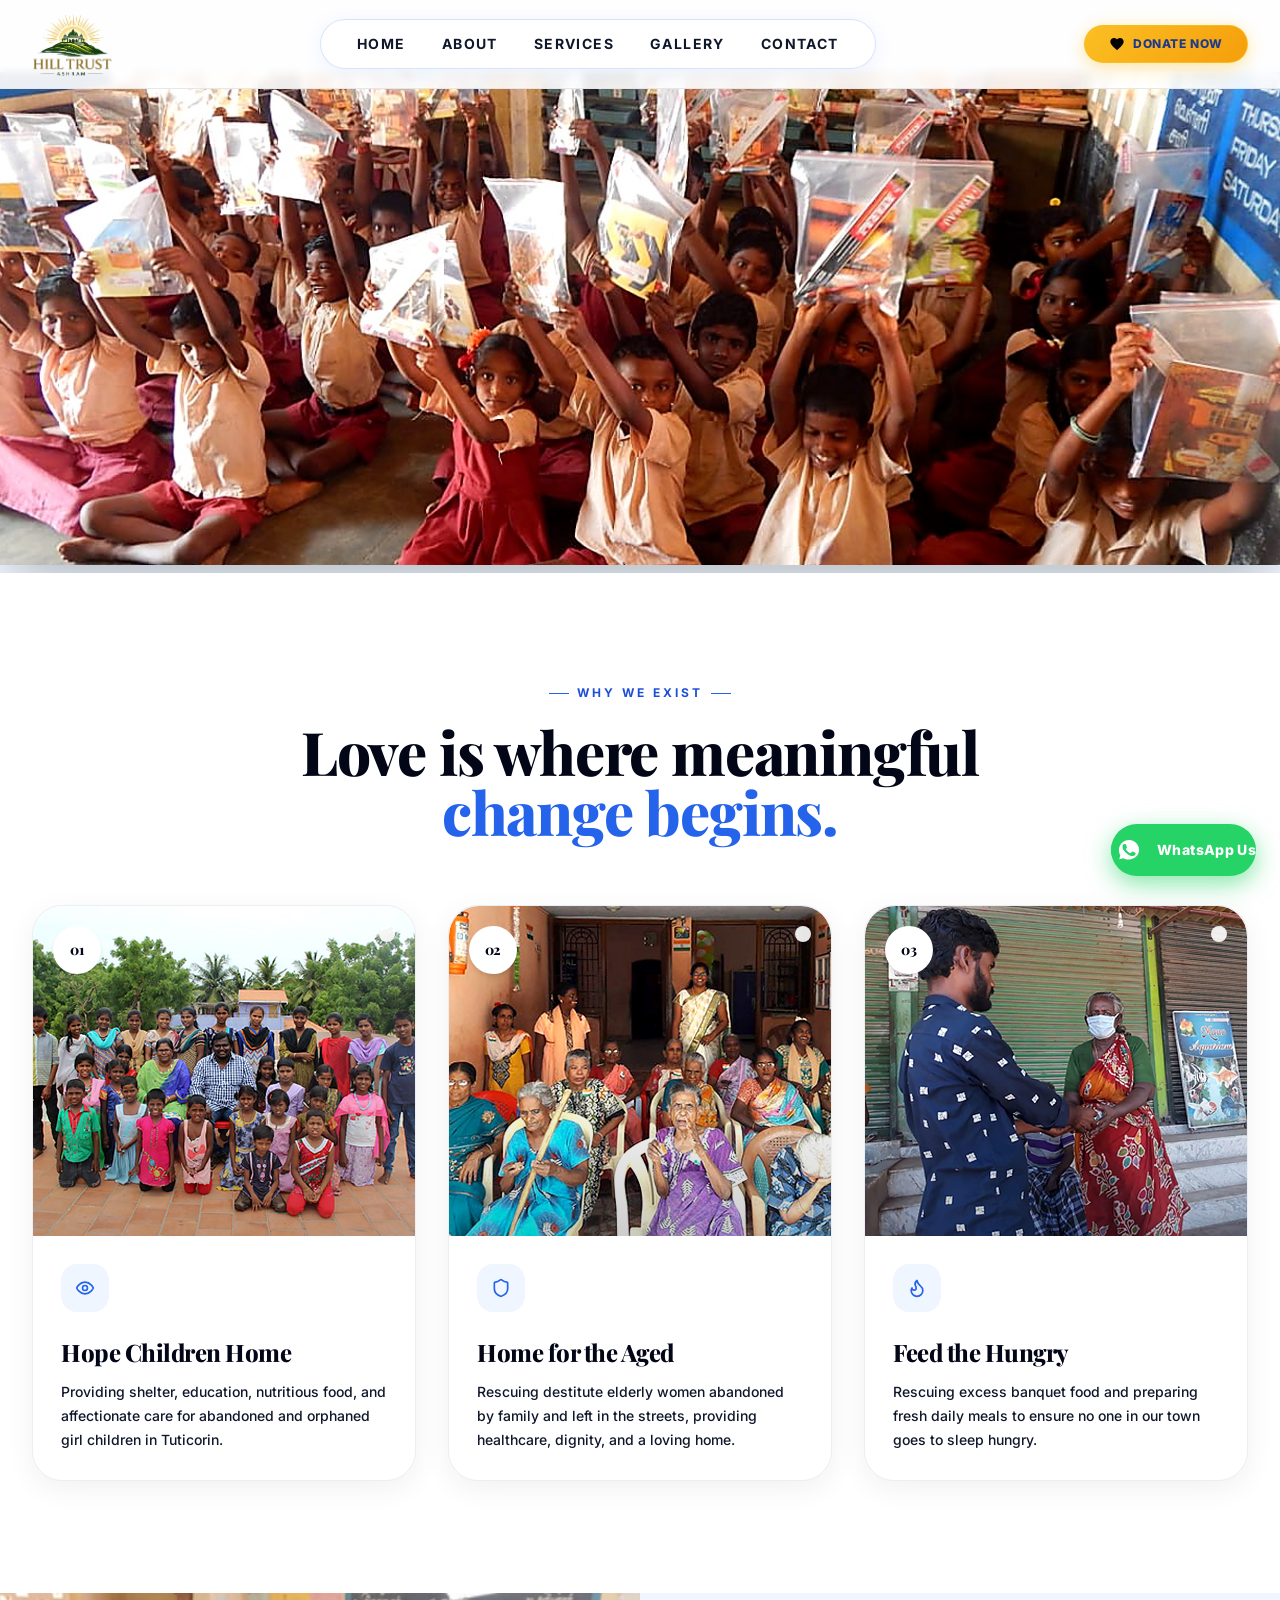
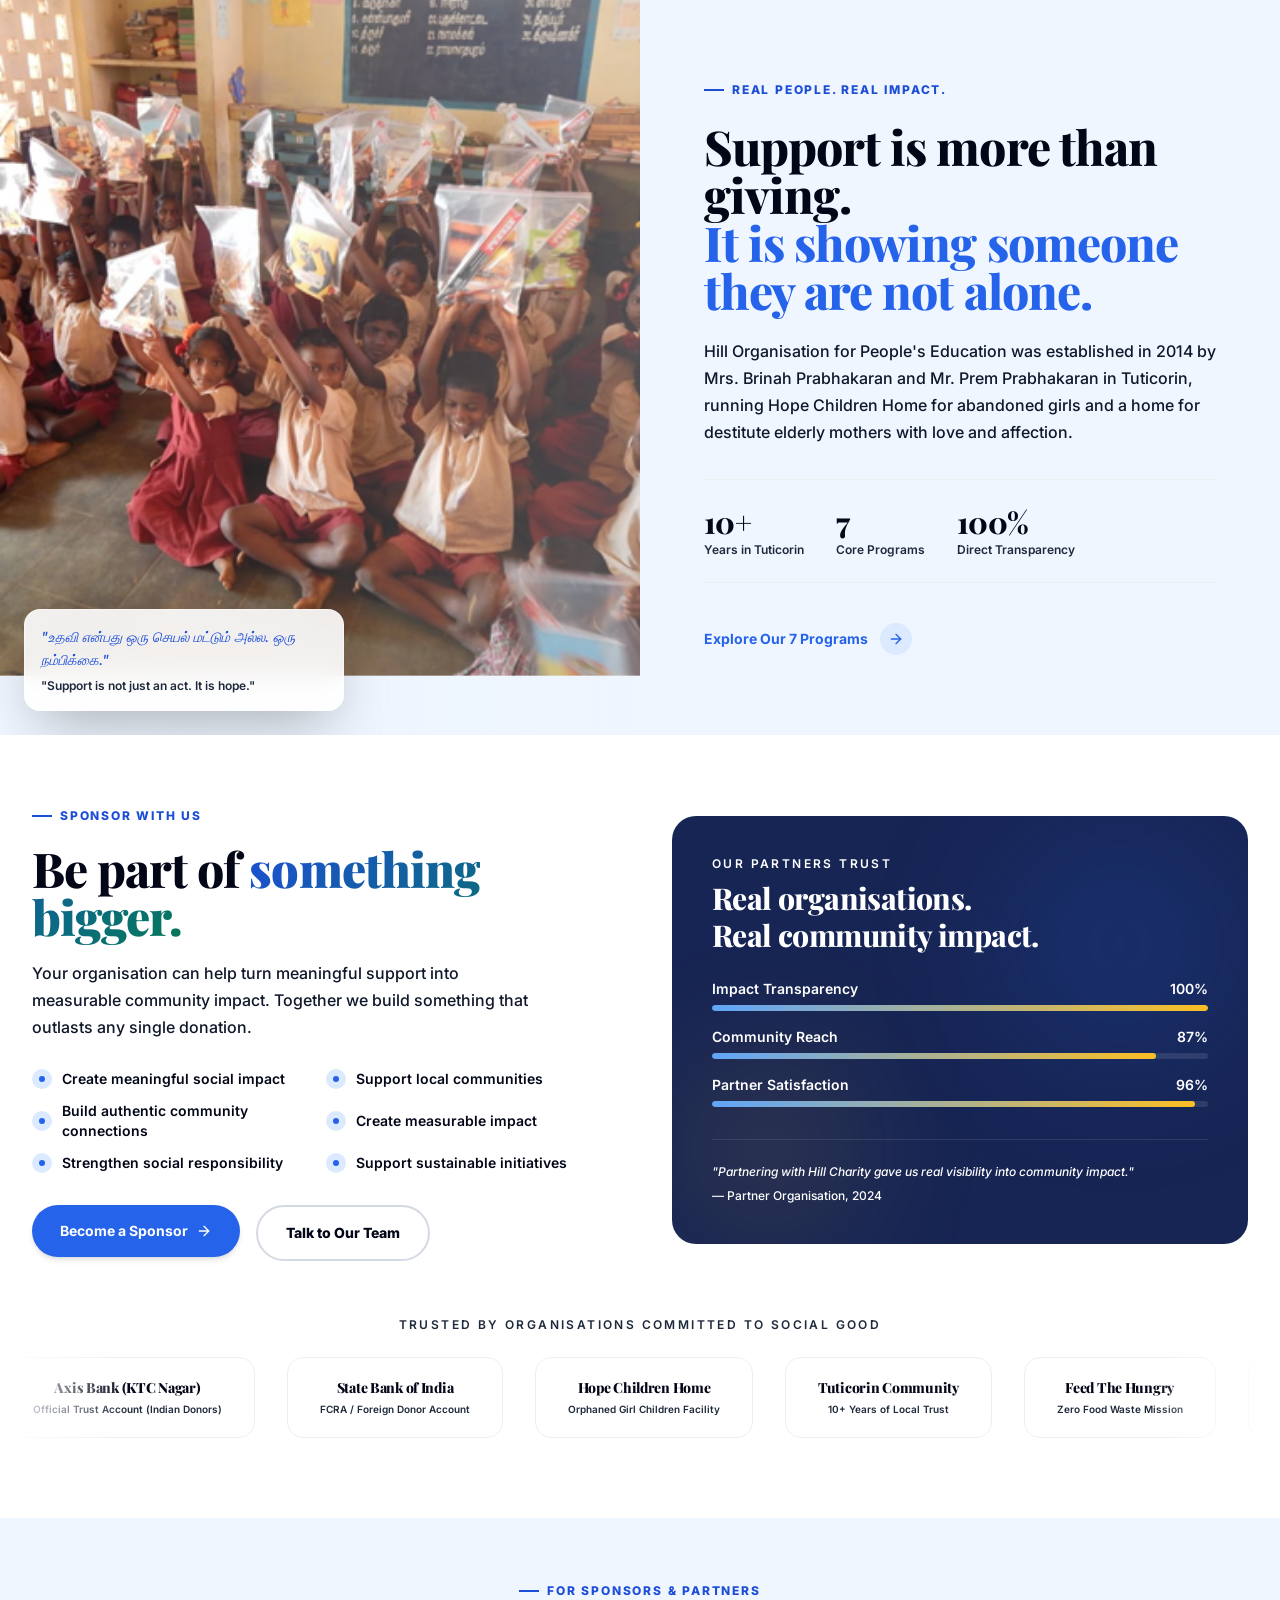
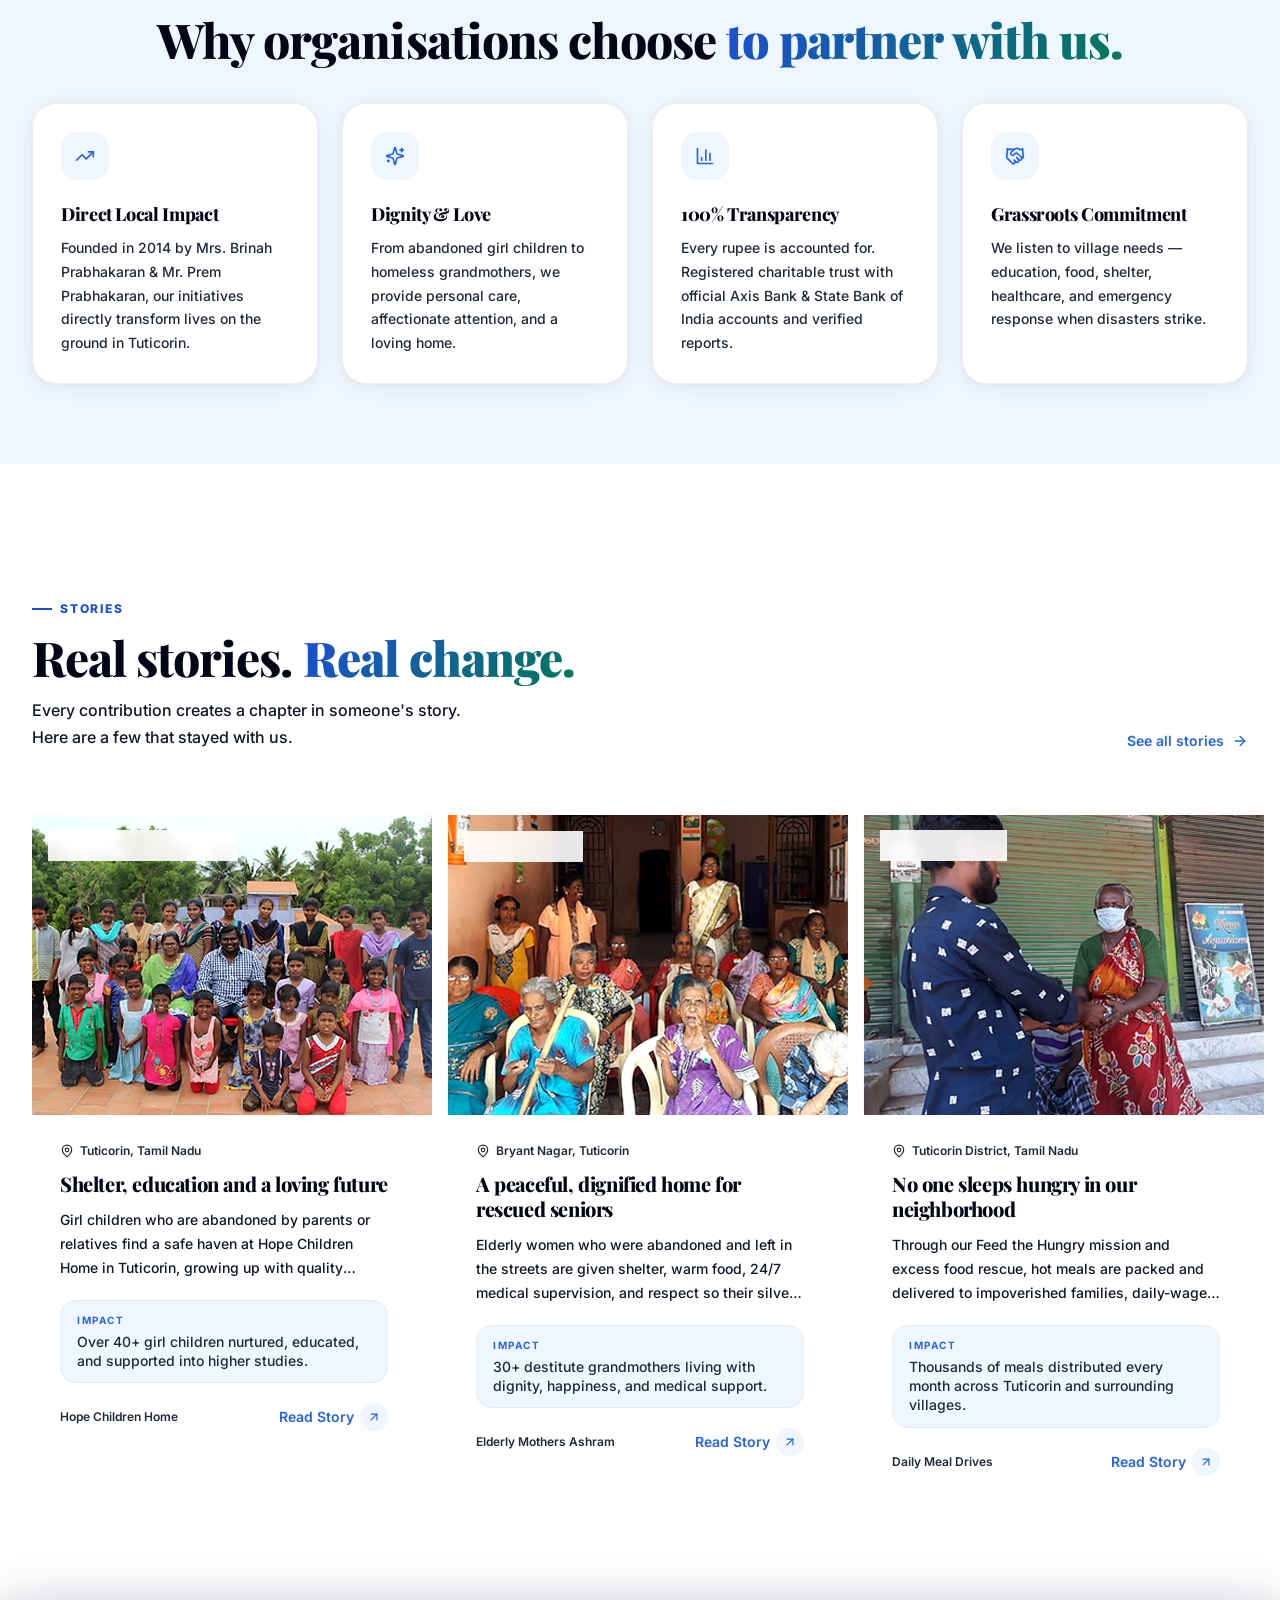
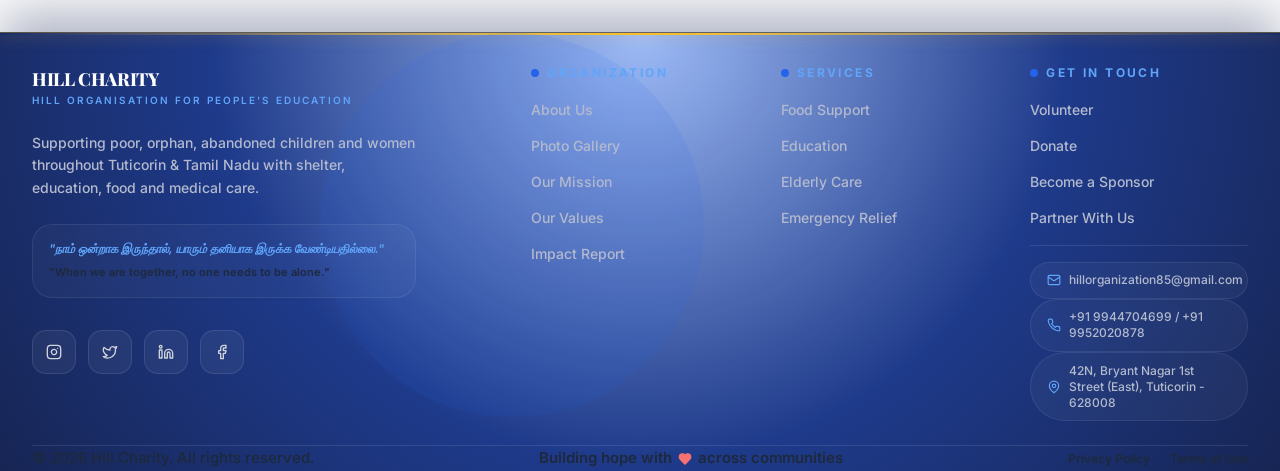
==== index.html @ b6c4d671 "Fix invisible text in Gallery hero header and category filter buttons" ====
<!doctype html>
<html lang="en">
  <head>
    <meta http-equiv="Cache-Control" content="no-cache, no-store, must-revalidate" />
    <meta http-equiv="Pragma" content="no-cache" />
    <meta http-equiv="Expires" content="0" />

    <meta charset="UTF-8" />
    <link rel="icon" type="image/x-icon" href="./assets/favicon.ico" />
    <meta name="viewport" content="width=device-width, initial-scale=1.0" />
    <title>Hill Charity in Tuticorin | Hill Organisation for People Education</title>
    <meta name="description" content="Hill Organisation for People’s Education (Hill Charity) charitable trust vision to support orphan, abandoned children and women throughout Tamil Nadu, South India." />
    <link rel="preconnect" href="https://fonts.googleapis.com" />
    <link rel="preconnect" href="https://fonts.gstatic.com" crossorigin />
    <link href="https://fonts.googleapis.com/css2?family=Playfair+Display:ital,wght@0,400;0,500;0,600;0,700;0,800;0,900;1,400;1,600;1,700&family=Inter:wght@300;400;500;600;700;800;900&display=swap" rel="stylesheet" />
    <link rel="stylesheet" href="./assets/index-DQ1mV4_X.css">
    <script defer src="./assets/bundle.js?v=1792749043"></script>
    <style>
      /* ============================================================
         CRITICAL FIX: ULTRA-CRISP HIGH-CONTRAST TYPOGRAPHY & LETTER COLORS
         ============================================================ */
      * {
        -webkit-font-smoothing: antialiased;
        -moz-osx-font-smoothing: grayscale;
      }
      
      body {
        color: #0f172a !important; /* Pure high-contrast dark slate */
        font-family: 'Inter', -apple-system, BlinkMacSystemFont, "Segoe UI", Roboto, sans-serif !important;
        font-weight: 500 !important;
      }

      /* Headings: Deep, bold, punchy on light surfaces */
      h1, h2, h3, h4, h5, h6 {
        font-weight: 800;
        letter-spacing: -0.02em;
      }
      .font-display {
        font-weight: 800;
        letter-spacing: -0.02em;
      }
      /* Pure crystal-clear white on all dark banners, statistics, and dark panels */
      .text-white,
      .text-white .font-display,
      .font-counter,
      .font-counter *,
      .bg-forest-950,
      .bg-forest-950 *,
      .bg-forest-950 p,
      .bg-forest-950 .font-display,
      .bg-forest-950 div,
      .shadow-card .bg-forest-950,
      .shadow-card .bg-forest-950 *,
      .shadow-card .bg-forest-950 p,
      .shadow-card .bg-forest-950 div,
      section[aria-labelledby="impact-heading"],
      section[aria-labelledby="impact-heading"] h2,
      section[aria-labelledby="impact-heading"] p,
      section[aria-labelledby="impact-heading"] div,
      section[aria-labelledby="impact-heading"] .font-display,
      section[aria-labelledby="impact-heading"] .font-counter,
      section.text-white,
      section.text-white h1, section.text-white h2, section.text-white h3,
      section.text-white p, header.text-white h1, header.text-white h2 {
        color: #ffffff !important;
      }
      /* Protect amber / gold accents from being overridden */
      .text-amber-400,
      [class*="text-amber"],
      section[aria-labelledby="impact-heading"] .text-amber-400,
      section[aria-labelledby="impact-heading"] [class*="text-amber"],
      .bg-forest-950 .text-amber-400,
      .bg-forest-950 [class*="text-amber"] {11
        color: #fbbf24 !important;
      }
      /* Protect light green accents */
      .text-forest-300,
      [class*="text-forest-300"],
      .bg-forest-950 .text-forest-300 {
        color: #86efac !important;
      }

      /* Fix washed-out gray text classes across entire application */
      .text-charcoal-400 {
        color: #1e293b !important; /* Was #8b94b0 (too faint!), now rich dark slate */
        font-weight: 600 !important;
      }
      .text-charcoal-500 {
        color: #0f172a !important; /* Was #6b7596 (too faint!), now deep readable dark charcoal */
        font-weight: 500 !important;
        line-height: 1.7 !important;
      }
      .text-charcoal-600 {
        color: #020617 !important; /* Pitch black */
        font-weight: 600 !important;
      }
      .text-charcoal-700, .text-charcoal-800, .text-charcoal-900 {
        color: #020617 !important;
        font-weight: 800 !important;
      }

      /* Fix all paragraphs across the site to be dark and crisp */
      p {
        color: #1e293b;
        font-weight: 500;
        font-size: 15px;
        line-height: 1.65;
      }

      /* Fix faint white opacity text on dark banners */
      .text-white\/40, .text-white\/50, .text-white\/60, .text-white\/65 {
        color: #f8fafc !important; /* Was 40%-65% transparent, now 100% visible */
        font-weight: 500 !important;
      }
      .text-white\/70, .text-white\/80, .text-white\/85 {
        color: #ffffff !important;
        font-weight: 600 !important;
      }
      .text-blue-100, .text-blue-200 {
        color: #f1f5f9 !important;
        font-weight: 500 !important;
      }
      .text-slate-300, .text-slate-400 {
        color: #f8fafc !important;
        font-weight: 500 !important;
      }

      /* Make all labels, tags, badges super vibrant and visible */
      .label-tag {
        color: #1d4ed8 !important; /* Rich royal blue */
        font-weight: 800 !important;
        letter-spacing: 0.15em !important;
      }
      .label-tag:before {
        background-color: #1d4ed8 !important;
        height: 2px !important;
      }

      /* Vibrant gradient green/blue text */
      .text-gradient-green {
        background: linear-gradient(135deg, #1d4ed8 0%, #047857 100%) !important;
        -webkit-background-clip: text !important;
        -webkit-text-fill-color: transparent !important;
        font-weight: 900 !important;
      }

      /* Navigation Bar Links: Super clear, dark, bold */
      nav a, header a {
        color: #0f172a !important;
        font-weight: 700 !important;
        font-size: 14px !important;
      }
      nav a:hover, header a:hover {
        color: #1d4ed8 !important;
      }

      /* Card descriptions: dark and easily readable */
      article p, .shadow-card p:not(.bg-forest-950 p):not([class*="text-white"]) {
        color: #1e293b !important;
        font-weight: 500 !important;
      }

      /* High-contrast crisp image rendering */
      img {
        image-rendering: -webkit-optimize-contrast;
      }
      html {
        scroll-behavior: smooth;
      }
      @keyframes softPulse {
        0%, 100% { transform: scale(1); box-shadow: 0 8px 30px rgba(37,211,102,0.45); }
        50% { transform: scale(1.04); box-shadow: 0 12px 35px rgba(37,211,102,0.65); }
      }
      .pulse-whatsapp {
        animation: softPulse 3s infinite ease-in-out;
      }

      #floating-whatsapp {
        background-color: #25D366 !important;
        color: #ffffff !important;
        box-shadow: 0 8px 25px rgba(37,211,102,0.55) !important;
        text-decoration: none !important;
      }
      #floating-whatsapp:hover {
        background-color: #20bd5a !important;
        box-shadow: 0 12px 35px rgba(37,211,102,0.75) !important;
      }
      #floating-whatsapp span {
        color: #ffffff !important;
        font-weight: 800 !important;
      }

</style>
  </head>
  <body>
    <div id="root"></div>
    <a href="https://wa.me/919944704699?text=Hello%20Hill%20Charity%20Tuticorin,%20I%20would%20like%20to%20support%20your%20mission."
       target="_blank" rel="noopener noreferrer"
       id="floating-whatsapp"
       class="pulse-whatsapp fixed bottom-6 right-6 z-50 flex items-center gap-2.5 px-3.5 py-2 sm:px-4 sm:py-2.5 rounded-full text-white font-extrabold text-sm shadow-[0_8px_25px_rgba(37,211,102,0.55)] hover:scale-105 active:scale-95 transition-all duration-300 group"
       aria-label="Chat on WhatsApp">
      <img src="./assets/whatsapp-logo.svg" alt="WhatsApp" class="w-9 h-9 shrink-0" />
      <span class="tracking-wide pr-1 font-extrabold text-sm text-white">WhatsApp Us</span>
    </a>
  </body>
</html>
---- assets/index-DQ1mV4_X.css ----
*,:before,:after{--tw-border-spacing-x: 0;--tw-border-spacing-y: 0;--tw-translate-x: 0;--tw-translate-y: 0;--tw-rotate: 0;--tw-skew-x: 0;--tw-skew-y: 0;--tw-scale-x: 1;--tw-scale-y: 1;--tw-pan-x: ;--tw-pan-y: ;--tw-pinch-zoom: ;--tw-scroll-snap-strictness: proximity;--tw-gradient-from-position: ;--tw-gradient-via-position: ;--tw-gradient-to-position: ;--tw-ordinal: ;--tw-slashed-zero: ;--tw-numeric-figure: ;--tw-numeric-spacing: ;--tw-numeric-fraction: ;--tw-ring-inset: ;--tw-ring-offset-width: 0px;--tw-ring-offset-color: #fff;--tw-ring-color: rgb(59 130 246 / .5);--tw-ring-offset-shadow: 0 0 #0000;--tw-ring-shadow: 0 0 #0000;--tw-shadow: 0 0 #0000;--tw-shadow-colored: 0 0 #0000;--tw-blur: ;--tw-brightness: ;--tw-contrast: ;--tw-grayscale: ;--tw-hue-rotate: ;--tw-invert: ;--tw-saturate: ;--tw-sepia: ;--tw-drop-shadow: ;--tw-backdrop-blur: ;--tw-backdrop-brightness: ;--tw-backdrop-contrast: ;--tw-backdrop-grayscale: ;--tw-backdrop-hue-rotate: ;--tw-backdrop-invert: ;--tw-backdrop-opacity: ;--tw-backdrop-saturate: ;--tw-backdrop-sepia: ;--tw-contain-size: ;--tw-contain-layout: ;--tw-contain-paint: ;--tw-contain-style: }::backdrop{--tw-border-spacing-x: 0;--tw-border-spacing-y: 0;--tw-translate-x: 0;--tw-translate-y: 0;--tw-rotate: 0;--tw-skew-x: 0;--tw-skew-y: 0;--tw-scale-x: 1;--tw-scale-y: 1;--tw-pan-x: ;--tw-pan-y: ;--tw-pinch-zoom: ;--tw-scroll-snap-strictness: proximity;--tw-gradient-from-position: ;--tw-gradient-via-position: ;--tw-gradient-to-position: ;--tw-ordinal: ;--tw-slashed-zero: ;--tw-numeric-figure: ;--tw-numeric-spacing: ;--tw-numeric-fraction: ;--tw-ring-inset: ;--tw-ring-offset-width: 0px;--tw-ring-offset-color: #fff;--tw-ring-color: rgb(59 130 246 / .5);--tw-ring-offset-shadow: 0 0 #0000;--tw-ring-shadow: 0 0 #0000;--tw-shadow: 0 0 #0000;--tw-shadow-colored: 0 0 #0000;--tw-blur: ;--tw-brightness: ;--tw-contrast: ;--tw-grayscale: ;--tw-hue-rotate: ;--tw-invert: ;--tw-saturate: ;--tw-sepia: ;--tw-drop-shadow: ;--tw-backdrop-blur: ;--tw-backdrop-brightness: ;--tw-backdrop-contrast: ;--tw-backdrop-grayscale: ;--tw-backdrop-hue-rotate: ;--tw-backdrop-invert: ;--tw-backdrop-opacity: ;--tw-backdrop-saturate: ;--tw-backdrop-sepia: ;--tw-contain-size: ;--tw-contain-layout: ;--tw-contain-paint: ;--tw-contain-style: }*,:before,:after{box-sizing:border-box;border-width:0;border-style:solid;border-color:#e5e7eb}:before,:after{--tw-content: ""}html,:host{line-height:1.5;-webkit-text-size-adjust:100%;-moz-tab-size:4;-o-tab-size:4;tab-size:4;font-family:ui-sans-serif,system-ui,sans-serif,"Apple Color Emoji","Segoe UI Emoji",Segoe UI Symbol,"Noto Color Emoji";font-feature-settings:normal;font-variation-settings:normal;-webkit-tap-highlight-color:transparent}body{margin:0;line-height:inherit}hr{height:0;color:inherit;border-top-width:1px}abbr:where([title]){-webkit-text-decoration:underline dotted;text-decoration:underline dotted}h1,h2,h3,h4,h5,h6{font-size:inherit;font-weight:inherit}a{color:inherit;text-decoration:inherit}b,strong{font-weight:bolder}code,kbd,samp,pre{font-family:JetBrains Mono,monospace;font-feature-settings:normal;font-variation-settings:normal;font-size:1em}small{font-size:80%}sub,sup{font-size:75%;line-height:0;position:relative;vertical-align:baseline}sub{bottom:-.25em}sup{top:-.5em}table{text-indent:0;border-color:inherit;border-collapse:collapse}button,input,optgroup,select,textarea{font-family:inherit;font-feature-settings:inherit;font-variation-settings:inherit;font-size:100%;font-weight:inherit;line-height:inherit;letter-spacing:inherit;color:inherit;margin:0;padding:0}button,select{text-transform:none}button,input:where([type=button]),input:where([type=reset]),input:where([type=submit]){-webkit-appearance:button;background-color:transparent;background-image:none}:-moz-focusring{outline:auto}:-moz-ui-invalid{box-shadow:none}progress{vertical-align:baseline}::-webkit-inner-spin-button,::-webkit-outer-spin-button{height:auto}[type=search]{-webkit-appearance:textfield;outline-offset:-2px}::-webkit-search-decoration{-webkit-appearance:none}::-webkit-file-upload-button{-webkit-appearance:button;font:inherit}summary{display:list-item}blockquote,dl,dd,h1,h2,h3,h4,h5,h6,hr,figure,p,pre{margin:0}fieldset{margin:0;padding:0}legend{padding:0}ol,ul,menu{list-style:none;margin:0;padding:0}dialog{padding:0}textarea{resize:vertical}input::-moz-placeholder,textarea::-moz-placeholder{opacity:1;color:#9ca3af}input::placeholder,textarea::placeholder{opacity:1;color:#9ca3af}button,[role=button]{cursor:pointer}:disabled{cursor:default}img,svg,video,canvas,audio,iframe,embed,object{display:block;vertical-align:middle}img,video{max-width:100%;height:auto}[hidden]:where(:not([hidden=until-found])){display:none}:root{--color-forest-900: #1e3a8a;--color-amber-500: #fbbf24}html{scroll-behavior:smooth;-webkit-font-smoothing:antialiased;-moz-osx-font-smoothing:grayscale}body{overflow-x:hidden;--tw-bg-opacity: 1;background-color:rgb(255 255 255 / var(--tw-bg-opacity, 1));font-family:Inter,system-ui,sans-serif;--tw-text-opacity: 1;color:rgb(54 59 76 / var(--tw-text-opacity, 1))}::-moz-selection{--tw-bg-opacity: 1;background-color:rgb(191 219 254 / var(--tw-bg-opacity, 1));--tw-text-opacity: 1;color:rgb(30 58 138 / var(--tw-text-opacity, 1))}::selection{--tw-bg-opacity: 1;background-color:rgb(191 219 254 / var(--tw-bg-opacity, 1));--tw-text-opacity: 1;color:rgb(30 58 138 / var(--tw-text-opacity, 1))}:focus-visible{border-radius:.25rem;outline-width:2px;outline-offset:2px;outline-color:#2563eb}@media (prefers-reduced-motion: reduce){*,*:before,*:after{animation-duration:.01ms!important;animation-iteration-count:1!important;transition-duration:.01ms!important}}.text-gradient-green{background-image:linear-gradient(to right,var(--tw-gradient-stops));--tw-gradient-from: #2563eb var(--tw-gradient-from-position);--tw-gradient-to: rgb(37 99 235 / 0) var(--tw-gradient-to-position);--tw-gradient-stops: var(--tw-gradient-from), var(--tw-gradient-to);--tw-gradient-to: #60a5fa var(--tw-gradient-to-position);-webkit-background-clip:text;background-clip:text;color:transparent}.label-tag{display:inline-flex;align-items:center;gap:.5rem;font-size:.75rem;line-height:1rem;font-weight:600;text-transform:uppercase;letter-spacing:.2em;--tw-text-opacity: 1;color:rgb(37 99 235 / var(--tw-text-opacity, 1))}.label-tag:before{content:"";display:block;height:1px;width:1.25rem;--tw-bg-opacity: 1;background-color:rgb(37 99 235 / var(--tw-bg-opacity, 1))}.link-underline{position:relative}.link-underline:after{position:absolute;bottom:0;left:0;height:1px;width:0px;background-color:currentColor;transition-property:all;transition-timing-function:cubic-bezier(.4,0,.2,1);content:var(--tw-content);transition-duration:.3s}.link-underline:hover:after{content:var(--tw-content);width:100%}.pointer-events-none{pointer-events:none}.pointer-events-auto{pointer-events:auto}.visible{visibility:visible}.fixed{position:fixed}.absolute{position:absolute}.relative{position:relative}.-inset-3{top:-.75rem;right:-.75rem;bottom:-.75rem;left:-.75rem}.-inset-5{top:-1.25rem;right:-1.25rem;bottom:-1.25rem;left:-1.25rem}.-inset-6{top:-1.5rem;right:-1.5rem;bottom:-1.5rem;left:-1.5rem}.inset-0{top:0;right:0;bottom:0;left:0}.-bottom-20{bottom:-5rem}.-bottom-32{bottom:-8rem}.-left-20{left:-5rem}.-left-32{left:-8rem}.-right-20{right:-5rem}.-right-32{right:-8rem}.-right-5{right:-1.25rem}.-top-20{top:-5rem}.-top-32{top:-8rem}.bottom-0{bottom:0}.bottom-16{bottom:4rem}.bottom-20{bottom:5rem}.bottom-24{bottom:6rem}.bottom-6{bottom:1.5rem}.left-0{left:0}.left-1\/2{left:50%}.left-1\/4{left:25%}.left-10{left:2.5rem}.left-4{left:1rem}.left-5{left:1.25rem}.left-6{left:1.5rem}.left-8{left:2rem}.right-0{right:0}.right-1\/3{right:33.333333%}.right-1\/4{right:25%}.right-10{right:2.5rem}.right-16{right:4rem}.right-4{right:1rem}.right-5{right:1.25rem}.right-6{right:1.5rem}.right-8{right:2rem}.top-0{top:0}.top-1\/2{top:50%}.top-10{top:2.5rem}.top-16{top:4rem}.top-20{top:5rem}.top-24{top:6rem}.top-4{top:1rem}.top-5{top:1.25rem}.top-6{top:1.5rem}.top-8{top:2rem}.-z-10{z-index:-10}.z-0{z-index:0}.z-10{z-index:10}.z-20{z-index:20}.z-30{z-index:30}.z-40{z-index:40}.z-50{z-index:50}.z-\[100\]{z-index:100}.z-\[200\]{z-index:200}.m-0{margin:0}.mx-auto{margin-left:auto;margin-right:auto}.mb-1{margin-bottom:.25rem}.mb-1\.5{margin-bottom:.375rem}.mb-10{margin-bottom:2.5rem}.mb-12{margin-bottom:3rem}.mb-14{margin-bottom:3.5rem}.mb-16{margin-bottom:4rem}.mb-2{margin-bottom:.5rem}.mb-20{margin-bottom:5rem}.mb-3{margin-bottom:.75rem}.mb-4{margin-bottom:1rem}.mb-5{margin-bottom:1.25rem}.mb-6{margin-bottom:1.5rem}.mb-7{margin-bottom:1.75rem}.mb-8{margin-bottom:2rem}.ml-1{margin-left:.25rem}.mr-2{margin-right:.5rem}.mt-0\.5{margin-top:.125rem}.mt-1{margin-top:.25rem}.mt-1\.5{margin-top:.375rem}.mt-10{margin-top:2.5rem}.mt-12{margin-top:3rem}.mt-14{margin-top:3.5rem}.mt-16{margin-top:4rem}.mt-2{margin-top:.5rem}.mt-20{margin-top:5rem}.mt-3{margin-top:.75rem}.mt-4{margin-top:1rem}.mt-5{margin-top:1.25rem}.mt-6{margin-top:1.5rem}.mt-7{margin-top:1.75rem}.mt-8{margin-top:2rem}.line-clamp-3{overflow:hidden;display:-webkit-box;-webkit-box-orient:vertical;-webkit-line-clamp:3}.block{display:block}.inline-block{display:inline-block}.flex{display:flex}.inline-flex{display:inline-flex}.grid{display:grid}.hidden{display:none}.aspect-\[4\/3\]{aspect-ratio:4/3}.h-0\.5{height:.125rem}.h-1{height:.25rem}.h-1\.5{height:.375rem}.h-10{height:2.5rem}.h-11{height:2.75rem}.h-12{height:3rem}.h-14{height:3.5rem}.h-16{height:4rem}.h-2{height:.5rem}.h-20{height:5rem}.h-3{height:.75rem}.h-3\.5{height:.875rem}.h-4{height:1rem}.h-48{height:12rem}.h-5{height:1.25rem}.h-52{height:13rem}.h-56{height:14rem}.h-6{height:1.5rem}.h-64{height:16rem}.h-7{height:1.75rem}.h-8{height:2rem}.h-80{height:20rem}.h-9{height:2.25rem}.h-96{height:24rem}.h-\[120px\]{height:120px}.h-\[220px\]{height:220px}.h-\[260px\]{height:260px}.h-\[300px\]{height:300px}.h-\[320px\]{height:320px}.h-\[330px\]{height:330px}.h-\[60vw\]{height:60vw}.h-\[70vh\]{height:70vh}.h-\[calc\(100dvh-72px\)\]{height:calc(100dvh - 72px)}.h-full{height:100%}.h-px{height:1px}.max-h-\[95vh\]{max-height:95vh}.min-h-\[260px\]{min-height:260px}.min-h-\[280px\]{min-height:280px}.min-h-\[300px\]{min-height:300px}.min-h-\[400px\]{min-height:400px}.min-h-\[420px\]{min-height:420px}.min-h-\[600px\]{min-height:600px}.min-h-screen{min-height:100vh}.w-0{width:0px}.w-1\.5{width:.375rem}.w-10{width:2.5rem}.w-11{width:2.75rem}.w-12{width:3rem}.w-14{width:3.5rem}.w-16{width:4rem}.w-2{width:.5rem}.w-20{width:5rem}.w-3{width:.75rem}.w-3\.5{width:.875rem}.w-32{width:8rem}.w-4{width:1rem}.w-48{width:12rem}.w-5{width:1.25rem}.w-52{width:13rem}.w-56{width:14rem}.w-6{width:1.5rem}.w-64{width:16rem}.w-7{width:1.75rem}.w-8{width:2rem}.w-80{width:20rem}.w-9{width:2.25rem}.w-96{width:24rem}.w-\[300px\]{width:300px}.w-fit{width:-moz-fit-content;width:fit-content}.w-full{width:100%}.w-px{width:1px}.min-w-0{min-width:0px}.min-w-\[180px\]{min-width:180px}.max-w-2xl{max-width:42rem}.max-w-3xl{max-width:48rem}.max-w-4xl{max-width:56rem}.max-w-5xl{max-width:64rem}.max-w-6xl{max-width:72rem}.max-w-7xl{max-width:80rem}.max-w-\[210px\]{max-width:210px}.max-w-lg{max-width:32rem}.max-w-md{max-width:28rem}.max-w-sm{max-width:24rem}.max-w-xl{max-width:36rem}.max-w-xs{max-width:20rem}.flex-1{flex:1 1 0%}.shrink-0{flex-shrink:0}.-translate-x-1\/2{--tw-translate-x: -50%;transform:translate(var(--tw-translate-x),var(--tw-translate-y)) rotate(var(--tw-rotate)) skew(var(--tw-skew-x)) skewY(var(--tw-skew-y)) scaleX(var(--tw-scale-x)) scaleY(var(--tw-scale-y))}.-translate-y-1\/2{--tw-translate-y: -50%;transform:translate(var(--tw-translate-x),var(--tw-translate-y)) rotate(var(--tw-rotate)) skew(var(--tw-skew-x)) skewY(var(--tw-skew-y)) scaleX(var(--tw-scale-x)) scaleY(var(--tw-scale-y))}.scale-110{--tw-scale-x: 1.1;--tw-scale-y: 1.1;transform:translate(var(--tw-translate-x),var(--tw-translate-y)) rotate(var(--tw-rotate)) skew(var(--tw-skew-x)) skewY(var(--tw-skew-y)) scaleX(var(--tw-scale-x)) scaleY(var(--tw-scale-y))}.transform{transform:translate(var(--tw-translate-x),var(--tw-translate-y)) rotate(var(--tw-rotate)) skew(var(--tw-skew-x)) skewY(var(--tw-skew-y)) scaleX(var(--tw-scale-x)) scaleY(var(--tw-scale-y))}.animate-marquee{animation:marquee 30s linear infinite}@keyframes spin{to{transform:rotate(360deg)}}.animate-spin{animation:spin 1s linear infinite}.cursor-default{cursor:default}.select-none{-webkit-user-select:none;-moz-user-select:none;user-select:none}.resize-none{resize:none}.appearance-none{-webkit-appearance:none;-moz-appearance:none;appearance:none}.grid-cols-1{grid-template-columns:repeat(1,minmax(0,1fr))}.grid-cols-2{grid-template-columns:repeat(2,minmax(0,1fr))}.grid-cols-3{grid-template-columns:repeat(3,minmax(0,1fr))}.flex-col{flex-direction:column}.flex-wrap{flex-wrap:wrap}.items-start{align-items:flex-start}.items-center{align-items:center}.items-stretch{align-items:stretch}.justify-center{justify-content:center}.justify-between{justify-content:space-between}.gap-1{gap:.25rem}.gap-1\.5{gap:.375rem}.gap-12{gap:3rem}.gap-16{gap:4rem}.gap-2{gap:.5rem}.gap-2\.5{gap:.625rem}.gap-3{gap:.75rem}.gap-4{gap:1rem}.gap-5{gap:1.25rem}.gap-6{gap:1.5rem}.gap-8{gap:2rem}.gap-x-4{-moz-column-gap:1rem;column-gap:1rem}.gap-y-12{row-gap:3rem}.space-y-1>:not([hidden])~:not([hidden]){--tw-space-y-reverse: 0;margin-top:calc(.25rem * calc(1 - var(--tw-space-y-reverse)));margin-bottom:calc(.25rem * var(--tw-space-y-reverse))}.space-y-1\.5>:not([hidden])~:not([hidden]){--tw-space-y-reverse: 0;margin-top:calc(.375rem * calc(1 - var(--tw-space-y-reverse)));margin-bottom:calc(.375rem * var(--tw-space-y-reverse))}.space-y-2\.5>:not([hidden])~:not([hidden]){--tw-space-y-reverse: 0;margin-top:calc(.625rem * calc(1 - var(--tw-space-y-reverse)));margin-bottom:calc(.625rem * var(--tw-space-y-reverse))}.space-y-3>:not([hidden])~:not([hidden]){--tw-space-y-reverse: 0;margin-top:calc(.75rem * calc(1 - var(--tw-space-y-reverse)));margin-bottom:calc(.75rem * var(--tw-space-y-reverse))}.space-y-4>:not([hidden])~:not([hidden]){--tw-space-y-reverse: 0;margin-top:calc(1rem * calc(1 - var(--tw-space-y-reverse)));margin-bottom:calc(1rem * var(--tw-space-y-reverse))}.space-y-5>:not([hidden])~:not([hidden]){--tw-space-y-reverse: 0;margin-top:calc(1.25rem * calc(1 - var(--tw-space-y-reverse)));margin-bottom:calc(1.25rem * var(--tw-space-y-reverse))}.space-y-6>:not([hidden])~:not([hidden]){--tw-space-y-reverse: 0;margin-top:calc(1.5rem * calc(1 - var(--tw-space-y-reverse)));margin-bottom:calc(1.5rem * var(--tw-space-y-reverse))}.space-y-8>:not([hidden])~:not([hidden]){--tw-space-y-reverse: 0;margin-top:calc(2rem * calc(1 - var(--tw-space-y-reverse)));margin-bottom:calc(2rem * var(--tw-space-y-reverse))}.divide-x-0>:not([hidden])~:not([hidden]){--tw-divide-x-reverse: 0;border-right-width:calc(0px * var(--tw-divide-x-reverse));border-left-width:calc(0px * calc(1 - var(--tw-divide-x-reverse)))}.divide-white\/10>:not([hidden])~:not([hidden]){border-color:#ffffff1a}.overflow-hidden{overflow:hidden}.overflow-y-auto{overflow-y:auto}.rounded-2xl{border-radius:1rem}.rounded-3xl{border-radius:1.5rem}.rounded-\[1\.75rem\]{border-radius:1.75rem}.rounded-\[2\.5rem\]{border-radius:2.5rem}.rounded-\[2rem\]{border-radius:2rem}.rounded-\[30px\]{border-radius:30px}.rounded-\[3rem\]{border-radius:3rem}.rounded-full{border-radius:9999px}.rounded-lg{border-radius:.5rem}.rounded-xl{border-radius:.75rem}.rounded-t-\[30px\]{border-top-left-radius:30px;border-top-right-radius:30px}.border{border-width:1px}.border-2{border-width:2px}.border-4{border-width:4px}.border-y{border-top-width:1px;border-bottom-width:1px}.border-b{border-bottom-width:1px}.border-t{border-top-width:1px}.border-dashed{border-style:dashed}.border-amber-100{--tw-border-opacity: 1;border-color:rgb(255 239 208 / var(--tw-border-opacity, 1))}.border-amber-600{--tw-border-opacity: 1;border-color:rgb(245 158 11 / var(--tw-border-opacity, 1))}.border-blue-200{--tw-border-opacity: 1;border-color:rgb(191 219 254 / var(--tw-border-opacity, 1))}.border-charcoal-100{--tw-border-opacity: 1;border-color:rgb(236 238 242 / var(--tw-border-opacity, 1))}.border-charcoal-100\/70{border-color:#eceef2b3}.border-charcoal-200{--tw-border-opacity: 1;border-color:rgb(213 217 227 / var(--tw-border-opacity, 1))}.border-charcoal-700{--tw-border-opacity: 1;border-color:rgb(71 78 103 / var(--tw-border-opacity, 1))}.border-charcoal-800{--tw-border-opacity: 1;border-color:rgb(61 66 87 / var(--tw-border-opacity, 1))}.border-cream-50{--tw-border-opacity: 1;border-color:rgb(239 246 255 / var(--tw-border-opacity, 1))}.border-cyan-200{--tw-border-opacity: 1;border-color:rgb(165 243 252 / var(--tw-border-opacity, 1))}.border-cyan-300\/50{border-color:#67e8f980}.border-forest-100{--tw-border-opacity: 1;border-color:rgb(219 234 254 / var(--tw-border-opacity, 1))}.border-forest-200{--tw-border-opacity: 1;border-color:rgb(191 219 254 / var(--tw-border-opacity, 1))}.border-forest-200\/40{border-color:#bfdbfe66}.border-forest-200\/60{border-color:#bfdbfe99}.border-forest-200\/70{border-color:#bfdbfeb3}.border-forest-600{--tw-border-opacity: 1;border-color:rgb(37 99 235 / var(--tw-border-opacity, 1))}.border-forest-700{--tw-border-opacity: 1;border-color:rgb(29 78 216 / var(--tw-border-opacity, 1))}.border-red-200{--tw-border-opacity: 1;border-color:rgb(254 202 202 / var(--tw-border-opacity, 1))}.border-transparent{border-color:transparent}.border-white{--tw-border-opacity: 1;border-color:rgb(255 255 255 / var(--tw-border-opacity, 1))}.border-white\/10{border-color:#ffffff1a}.border-white\/15{border-color:#ffffff26}.border-white\/20{border-color:#fff3}.border-white\/30{border-color:#ffffff4d}.border-white\/50{border-color:#ffffff80}.bg-amber-100\/40{background-color:#ffefd066}.bg-amber-400{--tw-bg-opacity: 1;background-color:rgb(251 191 36 / var(--tw-bg-opacity, 1))}.bg-amber-400\/40{background-color:#fbbf2466}.bg-amber-50{--tw-bg-opacity: 1;background-color:rgb(254 243 199 / var(--tw-bg-opacity, 1))}.bg-amber-500{--tw-bg-opacity: 1;background-color:rgb(245 158 11 / var(--tw-bg-opacity, 1))}.bg-amber-500\/10{background-color:#fbbf241a}.bg-amber-500\/20{background-color:#fbbf2433}.bg-black{--tw-bg-opacity: 1;background-color:rgb(0 0 0 / var(--tw-bg-opacity, 1))}.bg-black\/5{background-color:#0000000d}.bg-blue-50{--tw-bg-opacity: 1;background-color:rgb(239 246 255 / var(--tw-bg-opacity, 1))}.bg-charcoal-100{--tw-bg-opacity: 1;background-color:rgb(236 238 242 / var(--tw-bg-opacity, 1))}.bg-charcoal-50{--tw-bg-opacity: 1;background-color:rgb(239 246 255 / var(--tw-bg-opacity, 1))}.bg-charcoal-800{--tw-bg-opacity: 1;background-color:rgb(61 66 87 / var(--tw-bg-opacity, 1))}.bg-charcoal-900{--tw-bg-opacity: 1;background-color:rgb(54 59 76 / var(--tw-bg-opacity, 1))}.bg-charcoal-950{--tw-bg-opacity: 1;background-color:rgb(26 29 39 / var(--tw-bg-opacity, 1))}.bg-charcoal-950\/40{background-color:#1a1d2766}.bg-charcoal-950\/60{background-color:#1a1d2799}.bg-cream-50{--tw-bg-opacity: 1;background-color:rgb(239 246 255 / var(--tw-bg-opacity, 1))}.bg-forest-100{--tw-bg-opacity: 1;background-color:rgb(219 234 254 / var(--tw-bg-opacity, 1))}.bg-forest-100\/40{background-color:#eff6ff66}.bg-forest-100\/70{background-color:#eff6ffb3}.bg-forest-200{--tw-bg-opacity: 1;background-color:rgb(191 219 254 / var(--tw-bg-opacity, 1))}.bg-forest-300{--tw-bg-opacity: 1;background-color:rgb(147 197 253 / var(--tw-bg-opacity, 1))}.bg-forest-400{--tw-bg-opacity: 1;background-color:rgb(96 165 250 / var(--tw-bg-opacity, 1))}.bg-forest-50{--tw-bg-opacity: 1;background-color:rgb(239 246 255 / var(--tw-bg-opacity, 1))}.bg-forest-500{--tw-bg-opacity: 1;background-color:rgb(37 99 235 / var(--tw-bg-opacity, 1))}.bg-forest-500\/10{background-color:#2563eb1a}.bg-forest-500\/15{background-color:#2563eb26}.bg-forest-600{--tw-bg-opacity: 1;background-color:rgb(37 99 235 / var(--tw-bg-opacity, 1))}.bg-forest-950{--tw-bg-opacity: 1;background-color:rgb(23 37 84 / var(--tw-bg-opacity, 1))}.bg-red-50{--tw-bg-opacity: 1;background-color:rgb(254 242 242 / var(--tw-bg-opacity, 1))}.bg-slate-50{--tw-bg-opacity: 1;background-color:rgb(248 250 252 / var(--tw-bg-opacity, 1))}.bg-transparent{background-color:transparent}.bg-white{--tw-bg-opacity: 1;background-color:rgb(255 255 255 / var(--tw-bg-opacity, 1))}.bg-white\/10{background-color:#ffffff1a}.bg-white\/15{background-color:#ffffff26}.bg-white\/20{background-color:#fff3}.bg-white\/80{background-color:#fffc}.bg-white\/90{background-color:#ffffffe6}.bg-white\/95{background-color:#fffffff2}.bg-gradient-to-b{background-image:linear-gradient(to bottom,var(--tw-gradient-stops))}.bg-gradient-to-br{background-image:linear-gradient(to bottom right,var(--tw-gradient-stops))}.bg-gradient-to-r{background-image:linear-gradient(to right,var(--tw-gradient-stops))}.bg-gradient-to-t{background-image:linear-gradient(to top,var(--tw-gradient-stops))}.from-amber-400\/20{--tw-gradient-from: rgb(251 191 36 / .2) var(--tw-gradient-from-position);--tw-gradient-to: rgb(251 191 36 / 0) var(--tw-gradient-to-position);--tw-gradient-stops: var(--tw-gradient-from), var(--tw-gradient-to)}.from-amber-500\/20{--tw-gradient-from: rgb(245 158 11 / .2) var(--tw-gradient-from-position);--tw-gradient-to: rgb(245 158 11 / 0) var(--tw-gradient-to-position);--tw-gradient-stops: var(--tw-gradient-from), var(--tw-gradient-to)}.from-black\/20{--tw-gradient-from: rgb(0 0 0 / .2) var(--tw-gradient-from-position);--tw-gradient-to: rgb(0 0 0 / 0) var(--tw-gradient-to-position);--tw-gradient-stops: var(--tw-gradient-from), var(--tw-gradient-to)}.from-charcoal-600\/20{--tw-gradient-from: rgb(87 95 126 / .2) var(--tw-gradient-from-position);--tw-gradient-to: rgb(87 95 126 / 0) var(--tw-gradient-to-position);--tw-gradient-stops: var(--tw-gradient-from), var(--tw-gradient-to)}.from-charcoal-950\/40{--tw-gradient-from: rgb(26 29 39 / .4) var(--tw-gradient-from-position);--tw-gradient-to: rgb(26 29 39 / 0) var(--tw-gradient-to-position);--tw-gradient-stops: var(--tw-gradient-from), var(--tw-gradient-to)}.from-charcoal-950\/60{--tw-gradient-from: rgb(26 29 39 / .6) var(--tw-gradient-from-position);--tw-gradient-to: rgb(26 29 39 / 0) var(--tw-gradient-to-position);--tw-gradient-stops: var(--tw-gradient-from), var(--tw-gradient-to)}.from-cyan-500{--tw-gradient-from: #06b6d4 var(--tw-gradient-from-position);--tw-gradient-to: rgb(6 182 212 / 0) var(--tw-gradient-to-position);--tw-gradient-stops: var(--tw-gradient-from), var(--tw-gradient-to)}.from-forest-400{--tw-gradient-from: #60a5fa var(--tw-gradient-from-position);--tw-gradient-to: rgb(96 165 250 / 0) var(--tw-gradient-to-position);--tw-gradient-stops: var(--tw-gradient-from), var(--tw-gradient-to)}.from-forest-400\/20{--tw-gradient-from: rgb(96 165 250 / .2) var(--tw-gradient-from-position);--tw-gradient-to: rgb(96 165 250 / 0) var(--tw-gradient-to-position);--tw-gradient-stops: var(--tw-gradient-from), var(--tw-gradient-to)}.from-forest-500{--tw-gradient-from: #2563eb var(--tw-gradient-from-position);--tw-gradient-to: rgb(37 99 235 / 0) var(--tw-gradient-to-position);--tw-gradient-stops: var(--tw-gradient-from), var(--tw-gradient-to)}.from-forest-500\/20{--tw-gradient-from: rgb(37 99 235 / .2) var(--tw-gradient-from-position);--tw-gradient-to: rgb(37 99 235 / 0) var(--tw-gradient-to-position);--tw-gradient-stops: var(--tw-gradient-from), var(--tw-gradient-to)}.from-forest-600{--tw-gradient-from: #2563eb var(--tw-gradient-from-position);--tw-gradient-to: rgb(37 99 235 / 0) var(--tw-gradient-to-position);--tw-gradient-stops: var(--tw-gradient-from), var(--tw-gradient-to)}.from-forest-600\/20{--tw-gradient-from: rgb(37 99 235 / .2) var(--tw-gradient-from-position);--tw-gradient-to: rgb(37 99 235 / 0) var(--tw-gradient-to-position);--tw-gradient-stops: var(--tw-gradient-from), var(--tw-gradient-to)}.from-forest-700{--tw-gradient-from: #1d4ed8 var(--tw-gradient-from-position);--tw-gradient-to: rgb(29 78 216 / 0) var(--tw-gradient-to-position);--tw-gradient-stops: var(--tw-gradient-from), var(--tw-gradient-to)}.from-transparent{--tw-gradient-from: transparent var(--tw-gradient-from-position);--tw-gradient-to: rgb(0 0 0 / 0) var(--tw-gradient-to-position);--tw-gradient-stops: var(--tw-gradient-from), var(--tw-gradient-to)}.via-forest-200{--tw-gradient-to: rgb(191 219 254 / 0) var(--tw-gradient-to-position);--tw-gradient-stops: var(--tw-gradient-from), #bfdbfe var(--tw-gradient-via-position), var(--tw-gradient-to)}.via-forest-300{--tw-gradient-to: rgb(147 197 253 / 0) var(--tw-gradient-to-position);--tw-gradient-stops: var(--tw-gradient-from), #93c5fd var(--tw-gradient-via-position), var(--tw-gradient-to)}.via-forest-400{--tw-gradient-to: rgb(96 165 250 / 0) var(--tw-gradient-to-position);--tw-gradient-stops: var(--tw-gradient-from), #60a5fa var(--tw-gradient-via-position), var(--tw-gradient-to)}.via-forest-500{--tw-gradient-to: rgb(37 99 235 / 0) var(--tw-gradient-to-position);--tw-gradient-stops: var(--tw-gradient-from), #2563eb var(--tw-gradient-via-position), var(--tw-gradient-to)}.via-sky-500{--tw-gradient-to: rgb(14 165 233 / 0) var(--tw-gradient-to-position);--tw-gradient-stops: var(--tw-gradient-from), #0ea5e9 var(--tw-gradient-via-position), var(--tw-gradient-to)}.via-transparent{--tw-gradient-to: rgb(0 0 0 / 0) var(--tw-gradient-to-position);--tw-gradient-stops: var(--tw-gradient-from), transparent var(--tw-gradient-via-position), var(--tw-gradient-to)}.to-amber-400{--tw-gradient-to: #fbbf24 var(--tw-gradient-to-position)}.to-amber-400\/10{--tw-gradient-to: rgb(251 191 36 / .1) var(--tw-gradient-to-position)}.to-amber-600\/10{--tw-gradient-to: rgb(245 158 11 / .1) var(--tw-gradient-to-position)}.to-blue-600{--tw-gradient-to: #2563eb var(--tw-gradient-to-position)}.to-charcoal-500\/10{--tw-gradient-to: rgb(107 117 150 / .1) var(--tw-gradient-to-position)}.to-charcoal-950{--tw-gradient-to: #1a1d27 var(--tw-gradient-to-position)}.to-cream-50\/30{--tw-gradient-to: rgb(239 246 255 / .3) var(--tw-gradient-to-position)}.to-forest-300{--tw-gradient-to: #93c5fd var(--tw-gradient-to-position)}.to-forest-400\/10{--tw-gradient-to: rgb(96 165 250 / .1) var(--tw-gradient-to-position)}.to-forest-500\/10{--tw-gradient-to: rgb(37 99 235 / .1) var(--tw-gradient-to-position)}.to-forest-600\/10{--tw-gradient-to: rgb(37 99 235 / .1) var(--tw-gradient-to-position)}.to-transparent{--tw-gradient-to: transparent var(--tw-gradient-to-position)}.fill-red-400{fill:#f87171}.object-contain{-o-object-fit:contain;object-fit:contain}.object-cover{-o-object-fit:cover;object-fit:cover}.object-\[center_45\%\]{-o-object-position:center 45%;object-position:center 45%}.object-center{-o-object-position:center;object-position:center}.object-top{-o-object-position:top;object-position:top}.p-0{padding:0}.p-2{padding:.5rem}.p-4{padding:1rem}.p-5{padding:1.25rem}.p-6{padding:1.5rem}.p-7{padding:1.75rem}.p-8{padding:2rem}.px-10{padding-left:2.5rem;padding-right:2.5rem}.px-3{padding-left:.75rem;padding-right:.75rem}.px-4{padding-left:1rem;padding-right:1rem}.px-5{padding-left:1.25rem;padding-right:1.25rem}.px-6{padding-left:1.5rem;padding-right:1.5rem}.px-7{padding-left:1.75rem;padding-right:1.75rem}.px-8{padding-left:2rem;padding-right:2rem}.py-0{padding-top:0;padding-bottom:0}.py-1{padding-top:.25rem;padding-bottom:.25rem}.py-1\.5{padding-top:.375rem;padding-bottom:.375rem}.py-10{padding-top:2.5rem;padding-bottom:2.5rem}.py-12{padding-top:3rem;padding-bottom:3rem}.py-16{padding-top:4rem;padding-bottom:4rem}.py-2{padding-top:.5rem;padding-bottom:.5rem}.py-2\.5{padding-top:.625rem;padding-bottom:.625rem}.py-20{padding-top:5rem;padding-bottom:5rem}.py-24{padding-top:6rem;padding-bottom:6rem}.py-3{padding-top:.75rem;padding-bottom:.75rem}.py-3\.5{padding-top:.875rem;padding-bottom:.875rem}.py-4{padding-top:1rem;padding-bottom:1rem}.py-5{padding-top:1.25rem;padding-bottom:1.25rem}.py-6{padding-top:1.5rem;padding-bottom:1.5rem}.py-9{padding-top:2.25rem;padding-bottom:2.25rem}.pb-0{padding-bottom:0}.pb-12{padding-bottom:3rem}.pb-14{padding-bottom:3.5rem}.pb-16{padding-bottom:4rem}.pb-20{padding-bottom:5rem}.pb-4{padding-bottom:1rem}.pb-8{padding-bottom:2rem}.pt-10{padding-top:2.5rem}.pt-12{padding-top:3rem}.pt-16{padding-top:4rem}.pt-2{padding-top:.5rem}.pt-20{padding-top:5rem}.pt-24{padding-top:6rem}.pt-28{padding-top:7rem}.pt-32{padding-top:8rem}.pt-4{padding-top:1rem}.pt-6{padding-top:1.5rem}.pt-7{padding-top:1.75rem}.pt-8{padding-top:2rem}.text-center{text-align:center}.font-display{font-family:Playfair Display,Georgia,serif}.text-2xl{font-size:1.5rem;line-height:2rem}.text-3xl{font-size:1.875rem;line-height:2.25rem}.text-4xl{font-size:2.25rem;line-height:2.5rem}.text-5xl{font-size:3rem;line-height:1}.text-7xl{font-size:4.5rem;line-height:1.05}.text-8xl{font-size:6rem;line-height:1}.text-\[10px\]{font-size:10px}.text-\[11px\]{font-size:11px}.text-\[17px\]{font-size:17px}.text-\[9px\]{font-size:9px}.text-base{font-size:1rem;line-height:1.5rem}.text-lg{font-size:1.125rem;line-height:1.75rem}.text-sm{font-size:.875rem;line-height:1.25rem}.text-xl{font-size:1.25rem;line-height:1.75rem}.text-xs{font-size:.75rem;line-height:1rem}.font-bold{font-weight:700}.font-medium{font-weight:500}.font-semibold{font-weight:600}.uppercase{text-transform:uppercase}.italic{font-style:italic}.leading-7{line-height:1.75rem}.leading-none{line-height:1}.leading-relaxed{line-height:1.625}.leading-snug{line-height:1.375}.leading-tight{line-height:1.25}.tracking-\[0\.15em\]{letter-spacing:.15em}.tracking-\[0\.18em\]{letter-spacing:.18em}.tracking-\[0\.25em\]{letter-spacing:.25em}.tracking-\[0\.2em\]{letter-spacing:.2em}.tracking-tight{letter-spacing:-.025em}.tracking-wide{letter-spacing:.025em}.tracking-wider{letter-spacing:.05em}.tracking-widest{letter-spacing:.1em}.text-amber-300{--tw-text-opacity: 1;color:rgb(253 230 138 / var(--tw-text-opacity, 1))}.text-amber-400{--tw-text-opacity: 1;color:rgb(251 191 36 / var(--tw-text-opacity, 1))}.text-amber-700{--tw-text-opacity: 1;color:rgb(217 119 6 / var(--tw-text-opacity, 1))}.text-amber-800{--tw-text-opacity: 1;color:rgb(180 83 9 / var(--tw-text-opacity, 1))}.text-blue-500{--tw-text-opacity: 1;color:rgb(59 130 246 / var(--tw-text-opacity, 1))}.text-charcoal-100{--tw-text-opacity: 1;color:rgb(236 238 242 / var(--tw-text-opacity, 1))}.text-charcoal-300{--tw-text-opacity: 1;color:rgb(179 186 206 / var(--tw-text-opacity, 1))}.text-charcoal-400{--tw-text-opacity: 1;color:rgb(139 148 176 / var(--tw-text-opacity, 1))}.text-charcoal-500{--tw-text-opacity: 1;color:rgb(107 117 150 / var(--tw-text-opacity, 1))}.text-charcoal-600{--tw-text-opacity: 1;color:rgb(87 95 126 / var(--tw-text-opacity, 1))}.text-charcoal-700{--tw-text-opacity: 1;color:rgb(71 78 103 / var(--tw-text-opacity, 1))}.text-charcoal-800{--tw-text-opacity: 1;color:rgb(61 66 87 / var(--tw-text-opacity, 1))}.text-charcoal-900{--tw-text-opacity: 1;color:rgb(54 59 76 / var(--tw-text-opacity, 1))}.text-forest-300{--tw-text-opacity: 1;color:rgb(147 197 253 / var(--tw-text-opacity, 1))}.text-forest-400{--tw-text-opacity: 1;color:rgb(96 165 250 / var(--tw-text-opacity, 1))}.text-forest-500{--tw-text-opacity: 1;color:rgb(37 99 235 / var(--tw-text-opacity, 1))}.text-forest-600{--tw-text-opacity: 1;color:rgb(37 99 235 / var(--tw-text-opacity, 1))}.text-forest-700{--tw-text-opacity: 1;color:rgb(29 78 216 / var(--tw-text-opacity, 1))}.text-forest-800{--tw-text-opacity: 1;color:rgb(30 64 175 / var(--tw-text-opacity, 1))}.text-forest-900{--tw-text-opacity: 1;color:rgb(30 58 138 / var(--tw-text-opacity, 1))}.text-red-400{--tw-text-opacity: 1;color:rgb(248 113 113 / var(--tw-text-opacity, 1))}.text-red-500{--tw-text-opacity: 1;color:rgb(239 68 68 / var(--tw-text-opacity, 1))}.text-white{--tw-text-opacity: 1;color:rgb(255 255 255 / var(--tw-text-opacity, 1))}.text-white\/25{color:#ffffff40}.text-white\/30{color:#ffffff4d}.text-white\/40{color:#fff6}.text-white\/50{color:#ffffff80}.text-white\/60{color:#fff9}.text-white\/65{color:#ffffffa6}.text-white\/70{color:#ffffffb3}.text-white\/80{color:#fffc}.text-white\/85{color:#ffffffd9}.placeholder-charcoal-400::-moz-placeholder{--tw-placeholder-opacity: 1;color:rgb(139 148 176 / var(--tw-placeholder-opacity, 1))}.placeholder-charcoal-400::placeholder{--tw-placeholder-opacity: 1;color:rgb(139 148 176 / var(--tw-placeholder-opacity, 1))}.placeholder-charcoal-500::-moz-placeholder{--tw-placeholder-opacity: 1;color:rgb(107 117 150 / var(--tw-placeholder-opacity, 1))}.placeholder-charcoal-500::placeholder{--tw-placeholder-opacity: 1;color:rgb(107 117 150 / var(--tw-placeholder-opacity, 1))}.opacity-0{opacity:0}.opacity-20{opacity:.2}.opacity-25{opacity:.25}.opacity-5{opacity:.05}.opacity-75{opacity:.75}.opacity-95{opacity:.95}.opacity-\[0\.03\]{opacity:.03}.mix-blend-screen{mix-blend-mode:screen}.shadow-2xl{--tw-shadow: 0 25px 50px -12px rgb(0 0 0 / .25);--tw-shadow-colored: 0 25px 50px -12px var(--tw-shadow-color);box-shadow:var(--tw-ring-offset-shadow, 0 0 #0000),var(--tw-ring-shadow, 0 0 #0000),var(--tw-shadow)}.shadow-\[0_0_24px_rgba\(56\,189\,248\,0\.32\)\]{--tw-shadow: 0 0 24px rgba(56,189,248,.32);--tw-shadow-colored: 0 0 24px var(--tw-shadow-color);box-shadow:var(--tw-ring-offset-shadow, 0 0 #0000),var(--tw-ring-shadow, 0 0 #0000),var(--tw-shadow)}.shadow-\[0_0_30px_rgba\(56\,189\,248\,0\.35\)\]{--tw-shadow: 0 0 30px rgba(56,189,248,.35);--tw-shadow-colored: 0 0 30px var(--tw-shadow-color);box-shadow:var(--tw-ring-offset-shadow, 0 0 #0000),var(--tw-ring-shadow, 0 0 #0000),var(--tw-shadow)}.shadow-\[0_0_35px_rgba\(34\,197\,94\,0\.12\)\]{--tw-shadow: 0 0 35px rgba(34,197,94,.12);--tw-shadow-colored: 0 0 35px var(--tw-shadow-color);box-shadow:var(--tw-ring-offset-shadow, 0 0 #0000),var(--tw-ring-shadow, 0 0 #0000),var(--tw-shadow)}.shadow-\[0_8px_30px_rgba\(0\,0\,0\,0\.06\)\]{--tw-shadow: 0 8px 30px rgba(0,0,0,.06);--tw-shadow-colored: 0 8px 30px var(--tw-shadow-color);box-shadow:var(--tw-ring-offset-shadow, 0 0 #0000),var(--tw-ring-shadow, 0 0 #0000),var(--tw-shadow)}.shadow-card{--tw-shadow: 0 4px 24px rgba(0,0,0,.06), 0 1px 4px rgba(0,0,0,.04);--tw-shadow-colored: 0 4px 24px var(--tw-shadow-color), 0 1px 4px var(--tw-shadow-color);box-shadow:var(--tw-ring-offset-shadow, 0 0 #0000),var(--tw-ring-shadow, 0 0 #0000),var(--tw-shadow)}.shadow-lg{--tw-shadow: 0 10px 15px -3px rgb(0 0 0 / .1), 0 4px 6px -4px rgb(0 0 0 / .1);--tw-shadow-colored: 0 10px 15px -3px var(--tw-shadow-color), 0 4px 6px -4px var(--tw-shadow-color);box-shadow:var(--tw-ring-offset-shadow, 0 0 #0000),var(--tw-ring-shadow, 0 0 #0000),var(--tw-shadow)}.shadow-md{--tw-shadow: 0 4px 6px -1px rgb(0 0 0 / .1), 0 2px 4px -2px rgb(0 0 0 / .1);--tw-shadow-colored: 0 4px 6px -1px var(--tw-shadow-color), 0 2px 4px -2px var(--tw-shadow-color);box-shadow:var(--tw-ring-offset-shadow, 0 0 #0000),var(--tw-ring-shadow, 0 0 #0000),var(--tw-shadow)}.shadow-premium{--tw-shadow: 0 25px 60px -15px rgba(0, 0, 0, .3);--tw-shadow-colored: 0 25px 60px -15px var(--tw-shadow-color);box-shadow:var(--tw-ring-offset-shadow, 0 0 #0000),var(--tw-ring-shadow, 0 0 #0000),var(--tw-shadow)}.shadow-sm{--tw-shadow: 0 1px 2px 0 rgb(0 0 0 / .05);--tw-shadow-colored: 0 1px 2px 0 var(--tw-shadow-color);box-shadow:var(--tw-ring-offset-shadow, 0 0 #0000),var(--tw-ring-shadow, 0 0 #0000),var(--tw-shadow)}.shadow-blue-500\/20{--tw-shadow-color: rgb(59 130 246 / .2);--tw-shadow: var(--tw-shadow-colored)}.outline-none{outline:2px solid transparent;outline-offset:2px}.outline{outline-style:solid}.ring-1{--tw-ring-offset-shadow: var(--tw-ring-inset) 0 0 0 var(--tw-ring-offset-width) var(--tw-ring-offset-color);--tw-ring-shadow: var(--tw-ring-inset) 0 0 0 calc(1px + var(--tw-ring-offset-width)) var(--tw-ring-color);box-shadow:var(--tw-ring-offset-shadow),var(--tw-ring-shadow),var(--tw-shadow, 0 0 #0000)}.ring-forest-100\/70{--tw-ring-color: rgb(219 234 254 / .7)}.blur-3xl{--tw-blur: blur(64px);filter:var(--tw-blur) var(--tw-brightness) var(--tw-contrast) var(--tw-grayscale) var(--tw-hue-rotate) var(--tw-invert) var(--tw-saturate) var(--tw-sepia) var(--tw-drop-shadow)}.filter{filter:var(--tw-blur) var(--tw-brightness) var(--tw-contrast) var(--tw-grayscale) var(--tw-hue-rotate) var(--tw-invert) var(--tw-saturate) var(--tw-sepia) var(--tw-drop-shadow)}.backdrop-blur-md{--tw-backdrop-blur: blur(12px);-webkit-backdrop-filter:var(--tw-backdrop-blur) var(--tw-backdrop-brightness) var(--tw-backdrop-contrast) var(--tw-backdrop-grayscale) var(--tw-backdrop-hue-rotate) var(--tw-backdrop-invert) var(--tw-backdrop-opacity) var(--tw-backdrop-saturate) var(--tw-backdrop-sepia);backdrop-filter:var(--tw-backdrop-blur) var(--tw-backdrop-brightness) var(--tw-backdrop-contrast) var(--tw-backdrop-grayscale) var(--tw-backdrop-hue-rotate) var(--tw-backdrop-invert) var(--tw-backdrop-opacity) var(--tw-backdrop-saturate) var(--tw-backdrop-sepia)}.backdrop-blur-sm{--tw-backdrop-blur: blur(4px);-webkit-backdrop-filter:var(--tw-backdrop-blur) var(--tw-backdrop-brightness) var(--tw-backdrop-contrast) var(--tw-backdrop-grayscale) var(--tw-backdrop-hue-rotate) var(--tw-backdrop-invert) var(--tw-backdrop-opacity) var(--tw-backdrop-saturate) var(--tw-backdrop-sepia);backdrop-filter:var(--tw-backdrop-blur) var(--tw-backdrop-brightness) var(--tw-backdrop-contrast) var(--tw-backdrop-grayscale) var(--tw-backdrop-hue-rotate) var(--tw-backdrop-invert) var(--tw-backdrop-opacity) var(--tw-backdrop-saturate) var(--tw-backdrop-sepia)}.transition{transition-property:color,background-color,border-color,text-decoration-color,fill,stroke,opacity,box-shadow,transform,filter,backdrop-filter;transition-timing-function:cubic-bezier(.4,0,.2,1);transition-duration:.15s}.transition-all{transition-property:all;transition-timing-function:cubic-bezier(.4,0,.2,1);transition-duration:.15s}.transition-colors{transition-property:color,background-color,border-color,text-decoration-color,fill,stroke;transition-timing-function:cubic-bezier(.4,0,.2,1);transition-duration:.15s}.transition-opacity{transition-property:opacity;transition-timing-function:cubic-bezier(.4,0,.2,1);transition-duration:.15s}.transition-transform{transition-property:transform;transition-timing-function:cubic-bezier(.4,0,.2,1);transition-duration:.15s}.duration-200{transition-duration:.2s}.duration-300{transition-duration:.3s}.duration-500{transition-duration:.5s}.duration-700{transition-duration:.7s}.\[mask-image\:linear-gradient\(to_right\,transparent\,black_10\%\,black_90\%\,transparent\)\]{-webkit-mask-image:linear-gradient(to right,transparent,black 10%,black 90%,transparent);mask-image:linear-gradient(to right,transparent,black 10%,black 90%,transparent)}@keyframes marquee{0%{transform:translate(0)}to{transform:translate(-50%)}}.animate-marquee{animation:marquee 32s linear infinite}.animate-marquee:hover{animation-play-state:paused}::-webkit-scrollbar{width:6px}::-webkit-scrollbar-track{background:#f1f1f1}::-webkit-scrollbar-thumb{background:#2563eb;border-radius:3px}::-webkit-scrollbar-thumb:hover{background:#2563eb}.font-counter{font-variant-numeric:tabular-nums;font-feature-settings:"tnum"}.placeholder\:text-charcoal-400::-moz-placeholder{--tw-text-opacity: 1;color:rgb(139 148 176 / var(--tw-text-opacity, 1))}.placeholder\:text-charcoal-400::placeholder{--tw-text-opacity: 1;color:rgb(139 148 176 / var(--tw-text-opacity, 1))}.last\:mb-0:last-child{margin-bottom:0}.last\:border-0:last-child{border-width:0px}.last\:pb-0:last-child{padding-bottom:0}.hover\:-translate-y-0\.5:hover{--tw-translate-y: -.125rem;transform:translate(var(--tw-translate-x),var(--tw-translate-y)) rotate(var(--tw-rotate)) skew(var(--tw-skew-x)) skewY(var(--tw-skew-y)) scaleX(var(--tw-scale-x)) scaleY(var(--tw-scale-y))}.hover\:-translate-y-1:hover{--tw-translate-y: -.25rem;transform:translate(var(--tw-translate-x),var(--tw-translate-y)) rotate(var(--tw-rotate)) skew(var(--tw-skew-x)) skewY(var(--tw-skew-y)) scaleX(var(--tw-scale-x)) scaleY(var(--tw-scale-y))}.hover\:-translate-y-1\.5:hover{--tw-translate-y: -.375rem;transform:translate(var(--tw-translate-x),var(--tw-translate-y)) rotate(var(--tw-rotate)) skew(var(--tw-skew-x)) skewY(var(--tw-skew-y)) scaleX(var(--tw-scale-x)) scaleY(var(--tw-scale-y))}.hover\:-translate-y-2:hover{--tw-translate-y: -.5rem;transform:translate(var(--tw-translate-x),var(--tw-translate-y)) rotate(var(--tw-rotate)) skew(var(--tw-skew-x)) skewY(var(--tw-skew-y)) scaleX(var(--tw-scale-x)) scaleY(var(--tw-scale-y))}.hover\:scale-105:hover{--tw-scale-x: 1.05;--tw-scale-y: 1.05;transform:translate(var(--tw-translate-x),var(--tw-translate-y)) rotate(var(--tw-rotate)) skew(var(--tw-skew-x)) skewY(var(--tw-skew-y)) scaleX(var(--tw-scale-x)) scaleY(var(--tw-scale-y))}.hover\:scale-\[1\.02\]:hover{--tw-scale-x: 1.02;--tw-scale-y: 1.02;transform:translate(var(--tw-translate-x),var(--tw-translate-y)) rotate(var(--tw-rotate)) skew(var(--tw-skew-x)) skewY(var(--tw-skew-y)) scaleX(var(--tw-scale-x)) scaleY(var(--tw-scale-y))}.hover\:border-forest-200:hover{--tw-border-opacity: 1;border-color:rgb(191 219 254 / var(--tw-border-opacity, 1))}.hover\:border-forest-400:hover{--tw-border-opacity: 1;border-color:rgb(96 165 250 / var(--tw-border-opacity, 1))}.hover\:bg-amber-400:hover{--tw-bg-opacity: 1;background-color:rgb(251 191 36 / var(--tw-bg-opacity, 1))}.hover\:bg-amber-600:hover{--tw-bg-opacity: 1;background-color:rgb(245 158 11 / var(--tw-bg-opacity, 1))}.hover\:bg-charcoal-100:hover{--tw-bg-opacity: 1;background-color:rgb(236 238 242 / var(--tw-bg-opacity, 1))}.hover\:bg-charcoal-50:hover{--tw-bg-opacity: 1;background-color:rgb(239 246 255 / var(--tw-bg-opacity, 1))}.hover\:bg-charcoal-800:hover{--tw-bg-opacity: 1;background-color:rgb(61 66 87 / var(--tw-bg-opacity, 1))}.hover\:bg-cream-100:hover{--tw-bg-opacity: 1;background-color:rgb(239 246 255 / var(--tw-bg-opacity, 1))}.hover\:bg-forest-100:hover{--tw-bg-opacity: 1;background-color:rgb(219 234 254 / var(--tw-bg-opacity, 1))}.hover\:bg-forest-50:hover{--tw-bg-opacity: 1;background-color:rgb(239 246 255 / var(--tw-bg-opacity, 1))}.hover\:bg-forest-500:hover{--tw-bg-opacity: 1;background-color:rgb(37 99 235 / var(--tw-bg-opacity, 1))}.hover\:bg-forest-600:hover{--tw-bg-opacity: 1;background-color:rgb(37 99 235 / var(--tw-bg-opacity, 1))}.hover\:bg-forest-700:hover{--tw-bg-opacity: 1;background-color:rgb(29 78 216 / var(--tw-bg-opacity, 1))}.hover\:bg-white\/10:hover{background-color:#ffffff1a}.hover\:bg-white\/20:hover{background-color:#fff3}.hover\:from-cyan-400:hover{--tw-gradient-from: #22d3ee var(--tw-gradient-from-position);--tw-gradient-to: rgb(34 211 238 / 0) var(--tw-gradient-to-position);--tw-gradient-stops: var(--tw-gradient-from), var(--tw-gradient-to)}.hover\:via-sky-400:hover{--tw-gradient-to: rgb(56 189 248 / 0) var(--tw-gradient-to-position);--tw-gradient-stops: var(--tw-gradient-from), #38bdf8 var(--tw-gradient-via-position), var(--tw-gradient-to)}.hover\:to-blue-500:hover{--tw-gradient-to: #3b82f6 var(--tw-gradient-to-position)}.hover\:text-charcoal-300:hover{--tw-text-opacity: 1;color:rgb(179 186 206 / var(--tw-text-opacity, 1))}.hover\:text-charcoal-700:hover{--tw-text-opacity: 1;color:rgb(71 78 103 / var(--tw-text-opacity, 1))}.hover\:text-charcoal-900:hover{--tw-text-opacity: 1;color:rgb(54 59 76 / var(--tw-text-opacity, 1))}.hover\:text-forest-600:hover{--tw-text-opacity: 1;color:rgb(37 99 235 / var(--tw-text-opacity, 1))}.hover\:text-forest-700:hover{--tw-text-opacity: 1;color:rgb(29 78 216 / var(--tw-text-opacity, 1))}.hover\:text-white:hover{--tw-text-opacity: 1;color:rgb(255 255 255 / var(--tw-text-opacity, 1))}.hover\:shadow-\[0_0_45px_rgba\(34\,197\,94\,0\.18\)\]:hover{--tw-shadow: 0 0 45px rgba(34,197,94,.18);--tw-shadow-colored: 0 0 45px var(--tw-shadow-color);box-shadow:var(--tw-ring-offset-shadow, 0 0 #0000),var(--tw-ring-shadow, 0 0 #0000),var(--tw-shadow)}.hover\:shadow-\[0_15px_40px_rgba\(0\,0\,0\,0\.10\)\]:hover{--tw-shadow: 0 15px 40px rgba(0,0,0,.1);--tw-shadow-colored: 0 15px 40px var(--tw-shadow-color);box-shadow:var(--tw-ring-offset-shadow, 0 0 #0000),var(--tw-ring-shadow, 0 0 #0000),var(--tw-shadow)}.hover\:shadow-card:hover{--tw-shadow: 0 4px 24px rgba(0,0,0,.06), 0 1px 4px rgba(0,0,0,.04);--tw-shadow-colored: 0 4px 24px var(--tw-shadow-color), 0 1px 4px var(--tw-shadow-color);box-shadow:var(--tw-ring-offset-shadow, 0 0 #0000),var(--tw-ring-shadow, 0 0 #0000),var(--tw-shadow)}.hover\:shadow-card-hover:hover{--tw-shadow: 0 20px 60px rgba(0,0,0,.12), 0 4px 20px rgba(0,0,0,.06);--tw-shadow-colored: 0 20px 60px var(--tw-shadow-color), 0 4px 20px var(--tw-shadow-color);box-shadow:var(--tw-ring-offset-shadow, 0 0 #0000),var(--tw-ring-shadow, 0 0 #0000),var(--tw-shadow)}.hover\:shadow-glow-amber:hover{--tw-shadow: 0 0 40px rgba(255, 129, 8, .15);--tw-shadow-colored: 0 0 40px var(--tw-shadow-color);box-shadow:var(--tw-ring-offset-shadow, 0 0 #0000),var(--tw-ring-shadow, 0 0 #0000),var(--tw-shadow)}.hover\:shadow-glow-green:hover{--tw-shadow: 0 0 40px rgba(45, 140, 45, .15);--tw-shadow-colored: 0 0 40px var(--tw-shadow-color);box-shadow:var(--tw-ring-offset-shadow, 0 0 #0000),var(--tw-ring-shadow, 0 0 #0000),var(--tw-shadow)}.hover\:shadow-xl:hover{--tw-shadow: 0 20px 25px -5px rgb(0 0 0 / .1), 0 8px 10px -6px rgb(0 0 0 / .1);--tw-shadow-colored: 0 20px 25px -5px var(--tw-shadow-color), 0 8px 10px -6px var(--tw-shadow-color);box-shadow:var(--tw-ring-offset-shadow, 0 0 #0000),var(--tw-ring-shadow, 0 0 #0000),var(--tw-shadow)}.hover\:shadow-blue-500\/30:hover{--tw-shadow-color: rgb(59 130 246 / .3);--tw-shadow: var(--tw-shadow-colored)}.focus\:border-forest-500:focus{--tw-border-opacity: 1;border-color:rgb(37 99 235 / var(--tw-border-opacity, 1))}.focus\:outline-none:focus{outline:2px solid transparent;outline-offset:2px}.focus\:ring-1:focus{--tw-ring-offset-shadow: var(--tw-ring-inset) 0 0 0 var(--tw-ring-offset-width) var(--tw-ring-offset-color);--tw-ring-shadow: var(--tw-ring-inset) 0 0 0 calc(1px + var(--tw-ring-offset-width)) var(--tw-ring-color);box-shadow:var(--tw-ring-offset-shadow),var(--tw-ring-shadow),var(--tw-shadow, 0 0 #0000)}.focus\:ring-4:focus{--tw-ring-offset-shadow: var(--tw-ring-inset) 0 0 0 var(--tw-ring-offset-width) var(--tw-ring-offset-color);--tw-ring-shadow: var(--tw-ring-inset) 0 0 0 calc(4px + var(--tw-ring-offset-width)) var(--tw-ring-color);box-shadow:var(--tw-ring-offset-shadow),var(--tw-ring-shadow),var(--tw-shadow, 0 0 #0000)}.focus\:ring-forest-100:focus{--tw-ring-opacity: 1;--tw-ring-color: rgb(219 234 254 / var(--tw-ring-opacity, 1))}.focus\:ring-forest-500:focus{--tw-ring-opacity: 1;--tw-ring-color: rgb(37 99 235 / var(--tw-ring-opacity, 1))}.focus-visible\:outline-none:focus-visible{outline:2px solid transparent;outline-offset:2px}.focus-visible\:outline:focus-visible{outline-style:solid}.focus-visible\:outline-2:focus-visible{outline-width:2px}.focus-visible\:outline-offset-2:focus-visible{outline-offset:2px}.focus-visible\:outline-forest-500:focus-visible{outline-color:#2563eb}.focus-visible\:ring-2:focus-visible{--tw-ring-offset-shadow: var(--tw-ring-inset) 0 0 0 var(--tw-ring-offset-width) var(--tw-ring-offset-color);--tw-ring-shadow: var(--tw-ring-inset) 0 0 0 calc(2px + var(--tw-ring-offset-width)) var(--tw-ring-color);box-shadow:var(--tw-ring-offset-shadow),var(--tw-ring-shadow),var(--tw-shadow, 0 0 #0000)}.focus-visible\:ring-forest-500:focus-visible{--tw-ring-opacity: 1;--tw-ring-color: rgb(37 99 235 / var(--tw-ring-opacity, 1))}.disabled\:cursor-not-allowed:disabled{cursor:not-allowed}.disabled\:bg-charcoal-300:disabled{--tw-bg-opacity: 1;background-color:rgb(179 186 206 / var(--tw-bg-opacity, 1))}.disabled\:opacity-50:disabled{opacity:.5}.group:hover .group-hover\:w-16{width:4rem}.group:hover .group-hover\:w-20{width:5rem}.group:hover .group-hover\:w-full{width:100%}.group:hover .group-hover\:translate-x-1{--tw-translate-x: .25rem;transform:translate(var(--tw-translate-x),var(--tw-translate-y)) rotate(var(--tw-rotate)) skew(var(--tw-skew-x)) skewY(var(--tw-skew-y)) scaleX(var(--tw-scale-x)) scaleY(var(--tw-scale-y))}.group:hover .group-hover\:rotate-12{--tw-rotate: 12deg;transform:translate(var(--tw-translate-x),var(--tw-translate-y)) rotate(var(--tw-rotate)) skew(var(--tw-skew-x)) skewY(var(--tw-skew-y)) scaleX(var(--tw-scale-x)) scaleY(var(--tw-scale-y))}.group:hover .group-hover\:rotate-3{--tw-rotate: 3deg;transform:translate(var(--tw-translate-x),var(--tw-translate-y)) rotate(var(--tw-rotate)) skew(var(--tw-skew-x)) skewY(var(--tw-skew-y)) scaleX(var(--tw-scale-x)) scaleY(var(--tw-scale-y))}.group:hover .group-hover\:scale-105{--tw-scale-x: 1.05;--tw-scale-y: 1.05;transform:translate(var(--tw-translate-x),var(--tw-translate-y)) rotate(var(--tw-rotate)) skew(var(--tw-skew-x)) skewY(var(--tw-skew-y)) scaleX(var(--tw-scale-x)) scaleY(var(--tw-scale-y))}.group:hover .group-hover\:scale-110{--tw-scale-x: 1.1;--tw-scale-y: 1.1;transform:translate(var(--tw-translate-x),var(--tw-translate-y)) rotate(var(--tw-rotate)) skew(var(--tw-skew-x)) skewY(var(--tw-skew-y)) scaleX(var(--tw-scale-x)) scaleY(var(--tw-scale-y))}.group:hover .group-hover\:scale-\[1\.04\]{--tw-scale-x: 1.04;--tw-scale-y: 1.04;transform:translate(var(--tw-translate-x),var(--tw-translate-y)) rotate(var(--tw-rotate)) skew(var(--tw-skew-x)) skewY(var(--tw-skew-y)) scaleX(var(--tw-scale-x)) scaleY(var(--tw-scale-y))}.group:hover .group-hover\:gap-2{gap:.5rem}.group:hover .group-hover\:gap-3{gap:.75rem}.group:hover .group-hover\:bg-forest-100{--tw-bg-opacity: 1;background-color:rgb(219 234 254 / var(--tw-bg-opacity, 1))}.group:hover .group-hover\:bg-forest-200{--tw-bg-opacity: 1;background-color:rgb(191 219 254 / var(--tw-bg-opacity, 1))}.group:hover .group-hover\:bg-forest-400{--tw-bg-opacity: 1;background-color:rgb(96 165 250 / var(--tw-bg-opacity, 1))}.group:hover .group-hover\:bg-forest-500{--tw-bg-opacity: 1;background-color:rgb(37 99 235 / var(--tw-bg-opacity, 1))}.group:hover .group-hover\:bg-forest-600{--tw-bg-opacity: 1;background-color:rgb(37 99 235 / var(--tw-bg-opacity, 1))}.group:hover .group-hover\:text-forest-50{--tw-text-opacity: 1;color:rgb(239 246 255 / var(--tw-text-opacity, 1))}.group:hover .group-hover\:text-forest-700{--tw-text-opacity: 1;color:rgb(29 78 216 / var(--tw-text-opacity, 1))}.group:hover .group-hover\:text-forest-800{--tw-text-opacity: 1;color:rgb(30 64 175 / var(--tw-text-opacity, 1))}.group:hover .group-hover\:text-white{--tw-text-opacity: 1;color:rgb(255 255 255 / var(--tw-text-opacity, 1))}.group:hover .group-hover\:opacity-100{opacity:1}@media (min-width: 640px){.sm\:mb-12{margin-bottom:3rem}.sm\:flex{display:flex}.sm\:hidden{display:none}.sm\:aspect-\[16\/9\]{aspect-ratio:16/9}.sm\:h-16{height:4rem}.sm\:h-48{height:12rem}.sm\:h-\[140px\]{height:140px}.sm\:h-\[280px\]{height:280px}.sm\:h-\[300px\]{height:300px}.sm\:h-\[400px\]{height:400px}.sm\:h-\[75vh\]{height:75vh}.sm\:h-auto{height:auto}.sm\:min-h-\[300px\]{min-height:300px}.sm\:min-h-\[320px\]{min-height:320px}.sm\:min-h-\[360px\]{min-height:360px}.sm\:min-h-\[550px\]{min-height:550px}.sm\:w-12{width:3rem}.sm\:w-48{width:12rem}.sm\:w-64{width:16rem}.sm\:w-auto{width:auto}.sm\:grid-cols-2{grid-template-columns:repeat(2,minmax(0,1fr))}.sm\:grid-cols-3{grid-template-columns:repeat(3,minmax(0,1fr))}.sm\:flex-row{flex-direction:row}.sm\:items-center{align-items:center}.sm\:object-center{-o-object-position:center;object-position:center}.sm\:p-10{padding:2.5rem}.sm\:p-8{padding:2rem}.sm\:px-10{padding-left:2.5rem;padding-right:2.5rem}.sm\:px-12{padding-left:3rem;padding-right:3rem}.sm\:px-6{padding-left:1.5rem;padding-right:1.5rem}.sm\:py-16{padding-top:4rem;padding-bottom:4rem}.sm\:py-20{padding-top:5rem;padding-bottom:5rem}.sm\:text-3xl{font-size:1.875rem;line-height:2.25rem}.sm\:text-4xl{font-size:2.25rem;line-height:2.5rem}.sm\:text-5xl{font-size:3rem;line-height:1}.sm\:text-6xl{font-size:3.75rem;line-height:1}.sm\:text-8xl{font-size:6rem;line-height:1}.sm\:text-\[10px\]{font-size:10px}.sm\:text-\[18px\]{font-size:18px}.sm\:text-base{font-size:1rem;line-height:1.5rem}.sm\:text-lg{font-size:1.125rem;line-height:1.75rem}.sm\:text-xl{font-size:1.25rem;line-height:1.75rem}.sm\:text-xs{font-size:.75rem;line-height:1rem}}@media (min-width: 768px){.md\:col-start-2{grid-column-start:2}.md\:block{display:block}.md\:flex{display:flex}.md\:grid{display:grid}.md\:hidden{display:none}.md\:min-h-\[340px\]{min-height:340px}.md\:w-auto{width:auto}.md\:grid-cols-2{grid-template-columns:repeat(2,minmax(0,1fr))}.md\:grid-cols-3{grid-template-columns:repeat(3,minmax(0,1fr))}.md\:flex-row{flex-direction:row}.md\:items-center{align-items:center}.md\:gap-12{gap:3rem}.md\:space-y-0>:not([hidden])~:not([hidden]){--tw-space-y-reverse: 0;margin-top:calc(0px * calc(1 - var(--tw-space-y-reverse)));margin-bottom:calc(0px * var(--tw-space-y-reverse))}.md\:py-32{padding-top:8rem;padding-bottom:8rem}.md\:text-right{text-align:right}}@media (min-width: 1024px){.lg\:order-1{order:1}.lg\:order-2{order:2}.lg\:col-span-2{grid-column:span 2 / span 2}.lg\:float-right{float:right}.lg\:clear-right{clear:right}.lg\:mb-14{margin-bottom:3.5rem}.lg\:mb-16{margin-bottom:4rem}.lg\:mt-16{margin-top:4rem}.lg\:mt-20{margin-top:5rem}.lg\:block{display:block}.lg\:flex{display:flex}.lg\:hidden{display:none}.lg\:h-\[160px\]{height:160px}.lg\:h-\[320px\]{height:320px}.lg\:h-\[340px\]{height:340px}.lg\:h-\[480px\]{height:480px}.lg\:h-\[500px\]{height:500px}.lg\:h-\[80vh\]{height:80vh}.lg\:min-h-\[420px\]{min-height:420px}.lg\:min-h-\[600px\]{min-height:600px}.lg\:min-h-\[650px\]{min-height:650px}.lg\:min-h-full{min-height:100%}.lg\:grid-cols-2{grid-template-columns:repeat(2,minmax(0,1fr))}.lg\:grid-cols-3{grid-template-columns:repeat(3,minmax(0,1fr))}.lg\:grid-cols-4{grid-template-columns:repeat(4,minmax(0,1fr))}.lg\:grid-cols-5{grid-template-columns:repeat(5,minmax(0,1fr))}.lg\:grid-cols-\[280px_1fr\]{grid-template-columns:280px 1fr}.lg\:flex-row{flex-direction:row}.lg\:flex-row-reverse{flex-direction:row-reverse}.lg\:items-end{align-items:flex-end}.lg\:justify-between{justify-content:space-between}.lg\:gap-0{gap:0px}.lg\:gap-16{gap:4rem}.lg\:gap-20{gap:5rem}.lg\:gap-8{gap:2rem}.lg\:divide-x>:not([hidden])~:not([hidden]){--tw-divide-x-reverse: 0;border-right-width:calc(1px * var(--tw-divide-x-reverse));border-left-width:calc(1px * calc(1 - var(--tw-divide-x-reverse)))}.lg\:p-10{padding:2.5rem}.lg\:p-12{padding:3rem}.lg\:p-8{padding:2rem}.lg\:px-10{padding-left:2.5rem;padding-right:2.5rem}.lg\:px-12{padding-left:3rem;padding-right:3rem}.lg\:px-16{padding-left:4rem;padding-right:4rem}.lg\:px-8{padding-left:2rem;padding-right:2rem}.lg\:py-11{padding-top:2.75rem;padding-bottom:2.75rem}.lg\:py-12{padding-top:3rem;padding-bottom:3rem}.lg\:py-20{padding-top:5rem;padding-bottom:5rem}.lg\:py-24{padding-top:6rem;padding-bottom:6rem}.lg\:py-28{padding-top:7rem;padding-bottom:7rem}.lg\:py-32{padding-top:8rem;padding-bottom:8rem}.lg\:py-48{padding-top:12rem;padding-bottom:12rem}.lg\:pb-0{padding-bottom:0}.lg\:pb-20{padding-bottom:5rem}.lg\:pb-24{padding-bottom:6rem}.lg\:pb-28{padding-bottom:7rem}.lg\:pb-32{padding-bottom:8rem}.lg\:pl-16{padding-left:4rem}.lg\:pr-16{padding-right:4rem}.lg\:pt-14{padding-top:3.5rem}.lg\:pt-16{padding-top:4rem}.lg\:pt-24{padding-top:6rem}.lg\:pt-36{padding-top:9rem}.lg\:pt-40{padding-top:10rem}.lg\:pt-44{padding-top:11rem}.lg\:pt-8{padding-top:2rem}.lg\:text-right{text-align:right}.lg\:text-4xl{font-size:2.25rem;line-height:2.5rem}.lg\:text-5xl{font-size:3rem;line-height:1}.lg\:text-6xl{font-size:3.75rem;line-height:1}.lg\:text-7xl{font-size:4.5rem;line-height:1.05}.lg\:text-8xl{font-size:6rem;line-height:1}}


/* --- Enhanced Modern Footer Design --- */
.footer-ambient {
  background: radial-gradient(circle at 50% 0%, rgba(37, 99, 235, 0.25) 0%, rgba(23, 37, 84, 0.98) 55%, #0f172a 100%);
  position: relative;
  border-top: 1px solid rgba(37, 99, 235, 0.2);
  box-shadow: 0 -20px 50px rgba(0, 0, 0, 0.5);
}
.footer-ambient::before {
  content: "";
  position: absolute;
  top: 0;
  left: 0;
  right: 0;
  height: 2px;
  background: linear-gradient(90deg, transparent 0%, rgba(251, 191, 36, 0.8) 50%, transparent 100%);
  box-shadow: 0 0 15px rgba(251, 191, 36, 0.5);
}
.footer-card {
  background: rgba(255, 255, 255, 0.03);
  backdrop-filter: blur(12px);
  -webkit-backdrop-filter: blur(12px);
  border: 1px solid rgba(255, 255, 255, 0.08);
  border-radius: 1.25rem;
  transition: all 0.3s ease;
}
.footer-card:hover {
  background: rgba(255, 255, 255, 0.06);
  border-color: rgba(251, 191, 36, 0.35);
  box-shadow: 0 10px 25px rgba(0, 0, 0, 0.3);
  transform: translateY(-2px);
}
.footer-pill {
  display: inline-flex;
  align-items: center;
  gap: 0.5rem;
  padding: 0.6rem 1rem;
  border-radius: 9999px;
  background: rgba(255, 255, 255, 0.04);
  border: 1px solid rgba(255, 255, 255, 0.08);
  transition: all 0.25s ease;
}
.footer-pill:hover {
  background: rgba(37, 99, 235, 0.2);
  border-color: rgba(251, 191, 36, 0.4);
  color: #fff;
  transform: translateX(3px);
}
.footer-social-btn {
  width: 2.75rem;
  height: 2.75rem;
  border-radius: 0.875rem;
  background: rgba(255, 255, 255, 0.05);
  border: 1px solid rgba(255, 255, 255, 0.1);
  display: inline-flex;
  align-items: center;
  justify-content: center;
  transition: all 0.3s cubic-bezier(0.4, 0, 0.2, 1);
  color: #d1d5db;
}
.footer-social-btn:hover {
  background: #2563eb;
  border-color: #fbbf24;
  color: #fff;
  box-shadow: 0 0 16px rgba(251, 191, 36, 0.4);
  transform: translateY(-3px) scale(1.05);
}

/* --- Bright Blue (#2563EB) + Background (#EFF6FF) + Accent Gold (#FBBF24) Enhancements --- */
:root {
  --primary: #2563EB;
  --bg-primary: #EFF6FF;
  --accent-gold: #FBBF24;
}

body {
  background-color: #EFF6FF !important;
  color: #1E293B;
}

/* Floating pill navbar */
.spotlight-nav-pill {
  background: rgba(255, 255, 255, 0.96) !important;
  border: 1px solid rgba(37, 99, 235, 0.18) !important;
  box-shadow: 0 4px 20px rgba(37, 99, 235, 0.08) !important;
}

/* Energetic Gold Donate Button */
.btn-gold-donate {
  background: linear-gradient(135deg, #FBBF24 0%, #F59E0B 100%) !important;
  color: #1E3A8A !important;
  font-weight: 800 !important;
  border: 1px solid rgba(251, 191, 36, 0.8) !important;
  box-shadow: 0 4px 18px rgba(251, 191, 36, 0.45) !important;
  transition: all 0.3s cubic-bezier(0.4, 0, 0.2, 1) !important;
}
.btn-gold-donate:hover {
  background: linear-gradient(135deg, #FCD34D 0%, #FBBF24 100%) !important;
  color: #172554 !important;
  box-shadow: 0 6px 24px rgba(251, 191, 36, 0.65) !important;
  transform: translateY(-2px) scale(1.03) !important;
}

/* Radiant Deep Blue Ambient Footer */
.footer-ambient {
  background: radial-gradient(circle at 50% 0%, rgba(37, 99, 235, 0.4) 0%, #1E3A8A 55%, #172554 100%) !important;
  position: relative !important;
  border-top: 1px solid rgba(251, 191, 36, 0.3) !important;
  box-shadow: 0 -20px 50px rgba(23, 37, 84, 0.35) !important;
}
.footer-ambient::before {
  content: "" !important;
  position: absolute !important;
  top: 0 !important;
  left: 0 !important;
  right: 0 !important;
  height: 2px !important;
  background: linear-gradient(90deg, transparent 0%, #FBBF24 50%, transparent 100%) !important;
  box-shadow: 0 0 15px rgba(251, 191, 36, 0.6) !important;
}
.footer-social-btn:hover {
  background: #2563EB !important;
  border-color: #FBBF24 !important;
  color: #FFFFFF !important;
  box-shadow: 0 0 16px rgba(251, 191, 36, 0.5) !important;
}
.footer-pill:hover {
  background: rgba(37, 99, 235, 0.25) !important;
  border-color: #FBBF24 !important;
  color: #ffffff !important;
}
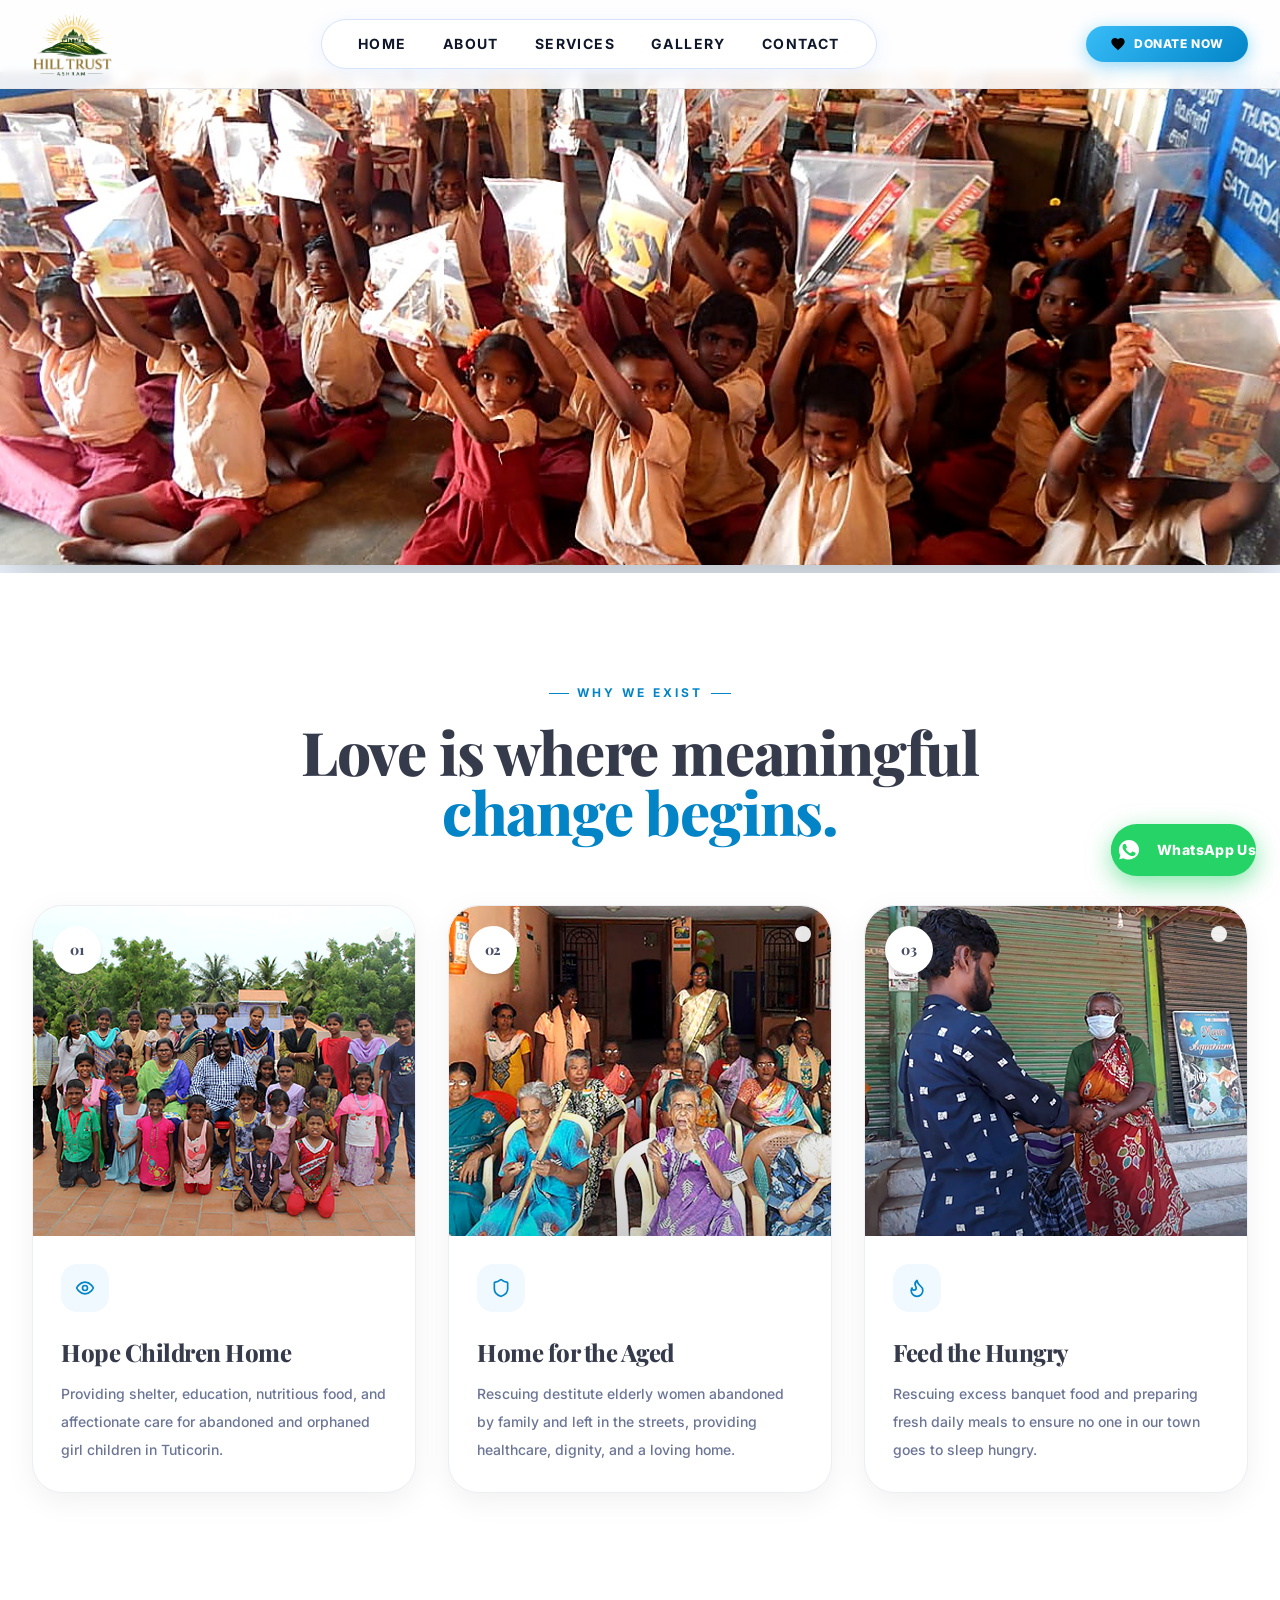
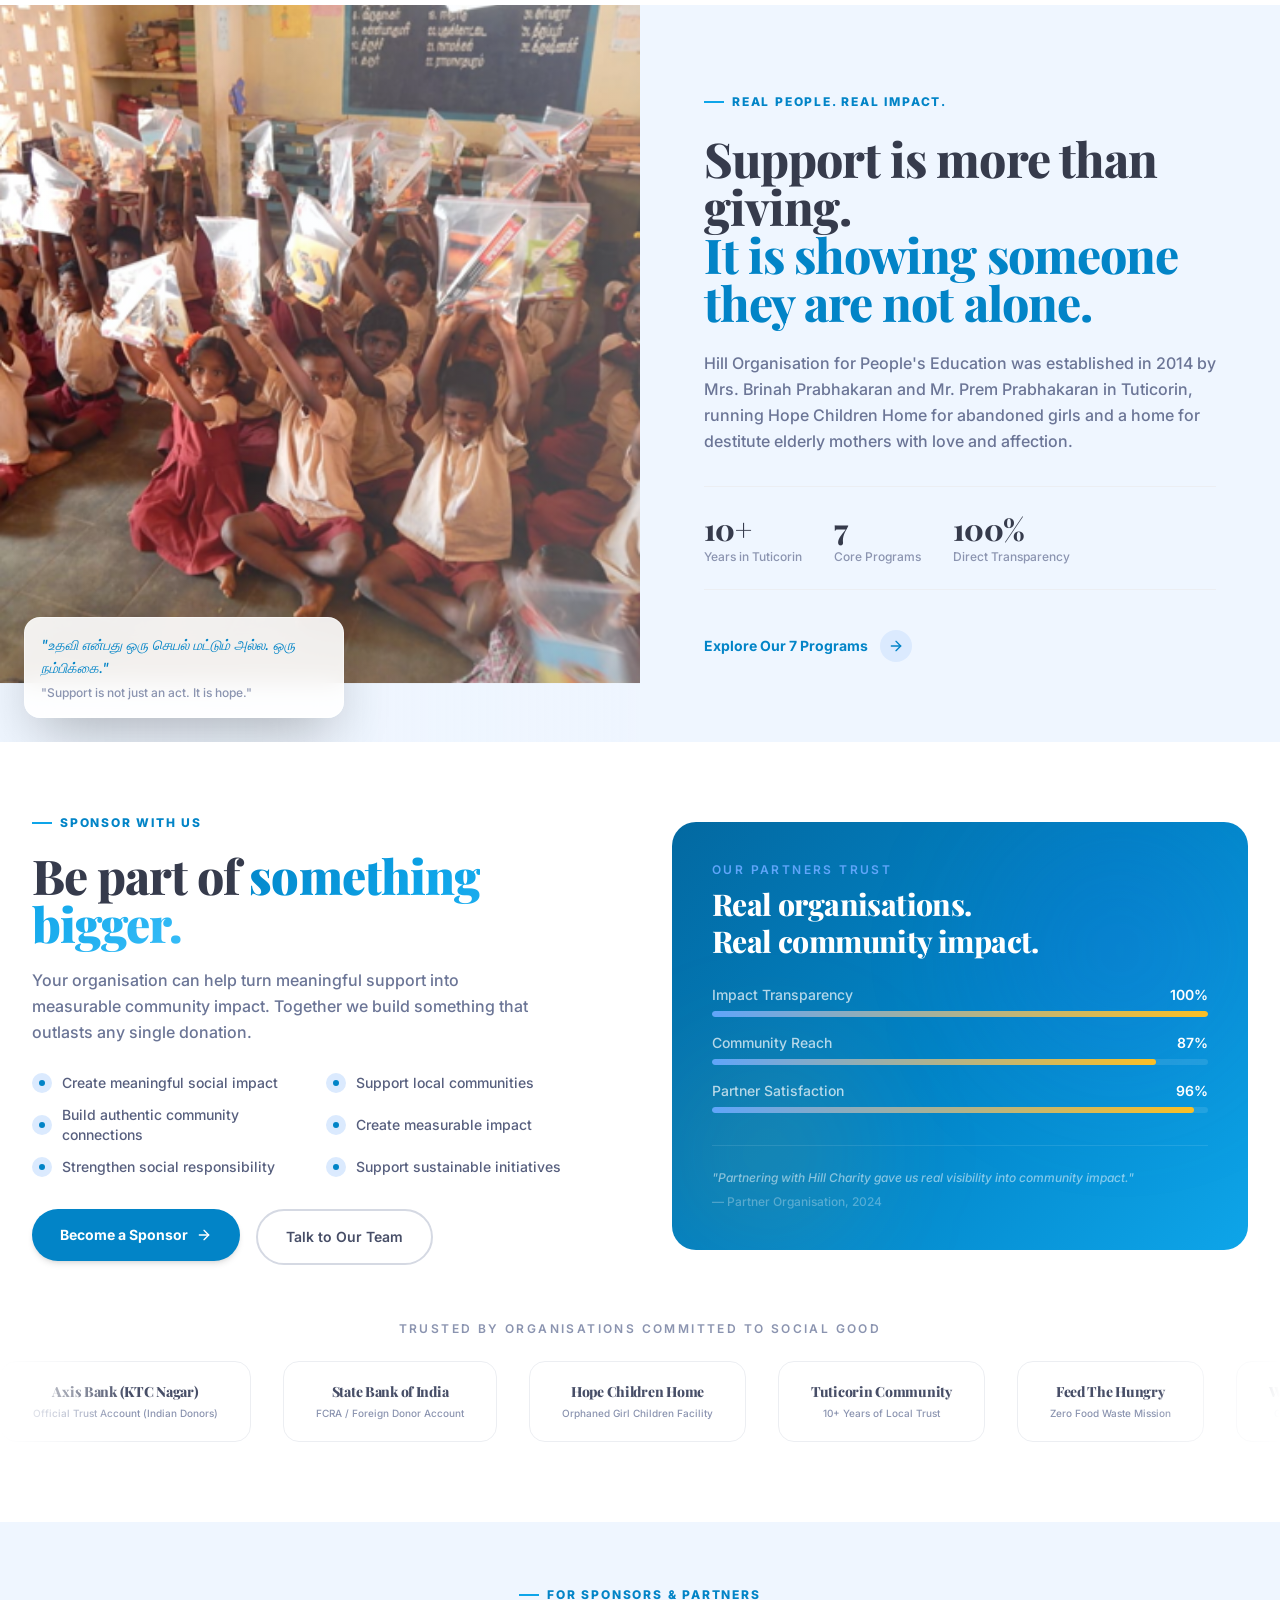
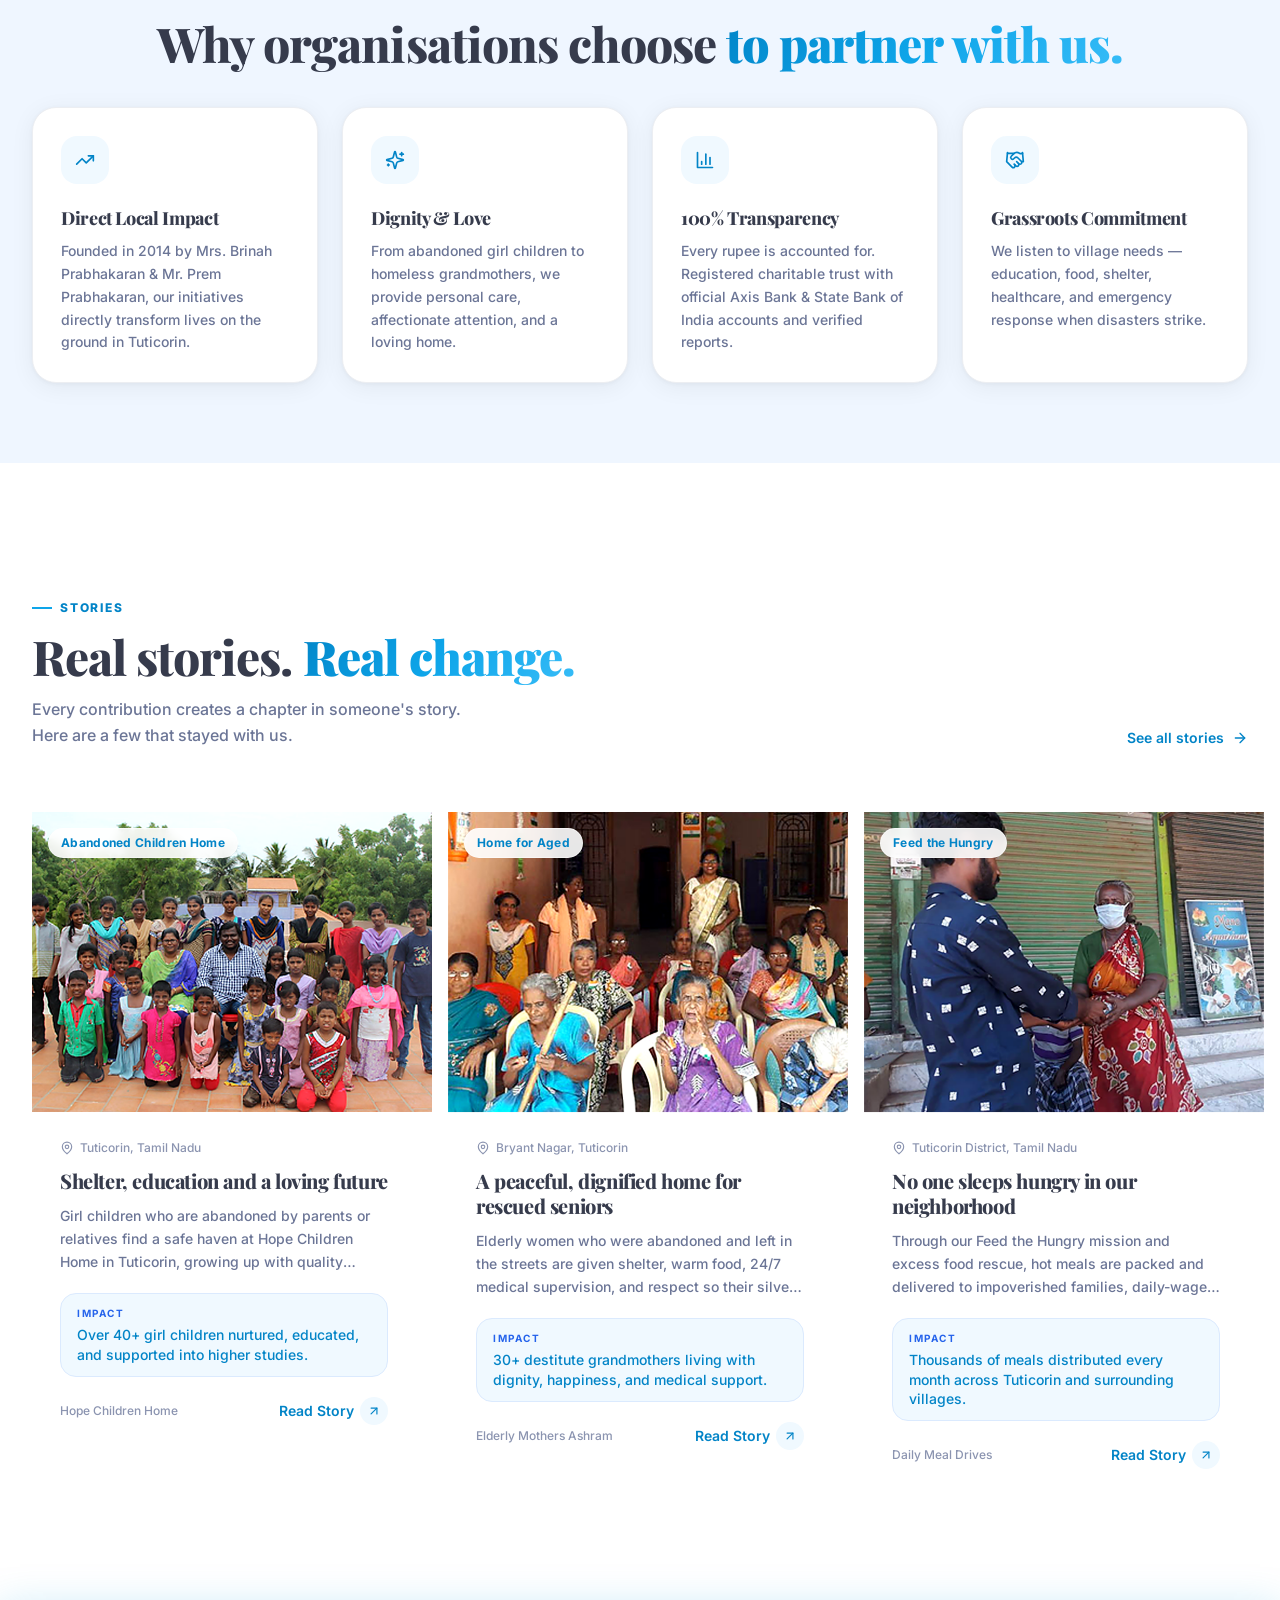
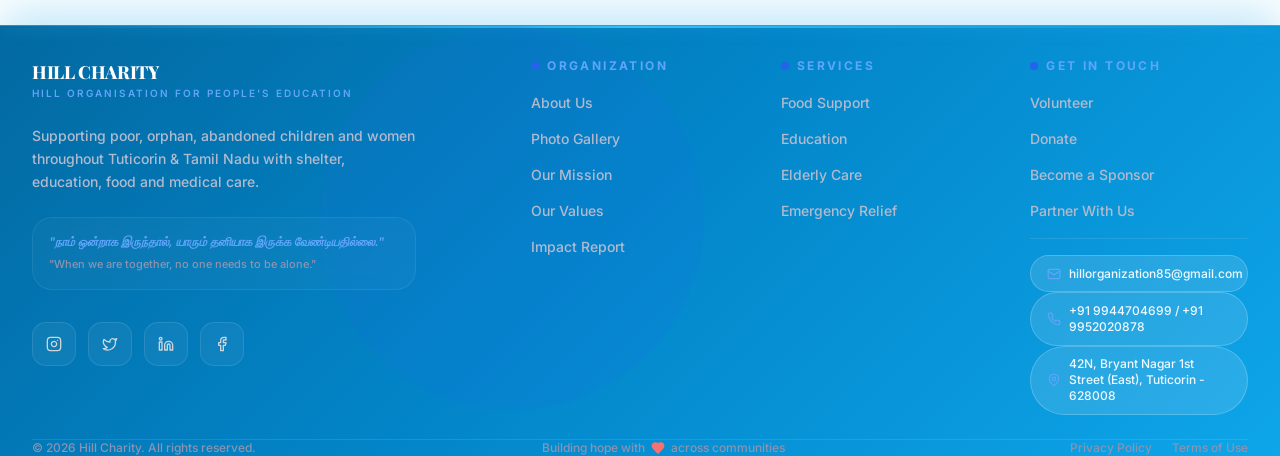
==== commit 8e3bab35: "Switch entire website theme to vibrant sky blue palette instead of dark blue" ====
--- a/index.html
+++ b/index.html
@@ -14,7 +14,7 @@
     <link rel="preconnect" href="https://fonts.gstatic.com" crossorigin />
     <link href="https://fonts.googleapis.com/css2?family=Playfair+Display:ital,wght@0,400;0,500;0,600;0,700;0,800;0,900;1,400;1,600;1,700&family=Inter:wght@300;400;500;600;700;800;900&display=swap" rel="stylesheet" />
     <link rel="stylesheet" href="./assets/index-DQ1mV4_X.css">
-    <script defer src="./assets/bundle.js?v=1792749043"></script>
+    <script defer src="./assets/bundle.js?v=1792750393"></script>
     <style>
       /* ============================================================
          CRITICAL FIX: ULTRA-CRISP HIGH-CONTRAST TYPOGRAPHY & LETTER COLORS
@@ -30,7 +30,15 @@
         font-weight: 500 !important;
       }
 
-      /* Headings: Deep, bold, punchy on light surfaces */
+            /* Pure Sky Blue Palette - Clean, Modern & High Contrast */
+      :root {
+        --color-sky-primary: #0284c7;
+        --color-sky-vibrant: #0ea5e9;
+        --color-sky-light: #38bdf8;
+        --color-sky-subtle: #e0f2fe;
+      }
+
+      /* Headings */
       h1, h2, h3, h4, h5, h6 {
         font-weight: 800;
         letter-spacing: -0.02em;
@@ -39,20 +47,21 @@
         font-weight: 800;
         letter-spacing: -0.02em;
       }
-      /* Pure crystal-clear white on all dark banners, statistics, and dark panels */
+
+      /* Text on dark/sky-blue containers is pure white */
       .text-white,
       .text-white .font-display,
       .font-counter,
       .font-counter *,
-      .bg-forest-950,
-      .bg-forest-950 *,
-      .bg-forest-950 p,
-      .bg-forest-950 .font-display,
-      .bg-forest-950 div,
-      .shadow-card .bg-forest-950,
-      .shadow-card .bg-forest-950 *,
-      .shadow-card .bg-forest-950 p,
-      .shadow-card .bg-forest-950 div,
+      [class*="bg-forest-950"],
+      [class*="bg-forest-950"] *,
+      [class*="bg-forest-950"] p,
+      [class*="bg-forest-950"] .font-display,
+      [class*="bg-forest-950"] div,
+      .shadow-card [class*="bg-forest-950"],
+      .shadow-card [class*="bg-forest-950"] *,
+      .shadow-card [class*="bg-forest-950"] p,
+      .shadow-card [class*="bg-forest-950"] div,
       section[aria-labelledby="impact-heading"],
       section[aria-labelledby="impact-heading"] h2,
       section[aria-labelledby="impact-heading"] p,
@@ -64,103 +73,98 @@
       section.text-white p, header.text-white h1, header.text-white h2 {
         color: #ffffff !important;
       }
-      /* Protect amber / gold accents from being overridden */
-      .text-amber-400,
-      [class*="text-amber"],
-      section[aria-labelledby="impact-heading"] .text-amber-400,
-      section[aria-labelledby="impact-heading"] [class*="text-amber"],
-      .bg-forest-950 .text-amber-400,
-      .bg-forest-950 [class*="text-amber"] {11
-        color: #fbbf24 !important;
-      }
-      /* Protect light green accents */
-      .text-forest-300,
-      [class*="text-forest-300"],
-      .bg-forest-950 .text-forest-300 {
-        color: #86efac !important;
-      }
-
-      /* Fix washed-out gray text classes across entire application */
-      .text-charcoal-400 {
-        color: #1e293b !important; /* Was #8b94b0 (too faint!), now rich dark slate */
-        font-weight: 600 !important;
-      }
-      .text-charcoal-500 {
-        color: #0f172a !important; /* Was #6b7596 (too faint!), now deep readable dark charcoal */
-        font-weight: 500 !important;
-        line-height: 1.7 !important;
-      }
-      .text-charcoal-600 {
-        color: #020617 !important; /* Pitch black */
-        font-weight: 600 !important;
-      }
-      .text-charcoal-700, .text-charcoal-800, .text-charcoal-900 {
-        color: #020617 !important;
-        font-weight: 800 !important;
-      }
-
-      /* Fix all paragraphs across the site to be dark and crisp */
-      p {
-        color: #1e293b;
-        font-weight: 500;
-        font-size: 15px;
-        line-height: 1.65;
-      }
-
-      /* Fix faint white opacity text on dark banners */
-      .text-white\/40, .text-white\/50, .text-white\/60, .text-white\/65 {
-        color: #f8fafc !important; /* Was 40%-65% transparent, now 100% visible */
-        font-weight: 500 !important;
-      }
-      .text-white\/70, .text-white\/80, .text-white\/85 {
-        color: #ffffff !important;
-        font-weight: 600 !important;
-      }
-      .text-blue-100, .text-blue-200 {
-        color: #f1f5f9 !important;
-        font-weight: 500 !important;
-      }
-      .text-slate-300, .text-slate-400 {
-        color: #f8fafc !important;
-        font-weight: 500 !important;
-      }
-
-      /* Make all labels, tags, badges super vibrant and visible */
+
+      /* Vibrant Sky Blue Label Tags */
       .label-tag {
-        color: #1d4ed8 !important; /* Rich royal blue */
+        color: #0284c7 !important;
         font-weight: 800 !important;
         letter-spacing: 0.15em !important;
       }
       .label-tag:before {
-        background-color: #1d4ed8 !important;
+        background-color: #0ea5e9 !important;
         height: 2px !important;
       }
 
-      /* Vibrant gradient green/blue text */
+      /* Sky Blue Gradient text */
       .text-gradient-green {
-        background: linear-gradient(135deg, #1d4ed8 0%, #047857 100%) !important;
+        background: linear-gradient(135deg, #0284c7 0%, #0ea5e9 50%, #38bdf8 100%) !important;
         -webkit-background-clip: text !important;
         -webkit-text-fill-color: transparent !important;
         font-weight: 900 !important;
       }
 
-      /* Navigation Bar Links: Super clear, dark, bold */
+      /* Navigation Bar Links: Crisp dark, hover Sky Blue */
       nav a, header a {
         color: #0f172a !important;
         font-weight: 700 !important;
         font-size: 14px !important;
       }
       nav a:hover, header a:hover {
-        color: #1d4ed8 !important;
-      }
-
-      /* Card descriptions: dark and easily readable */
-      article p, .shadow-card p:not(.bg-forest-950 p):not([class*="text-white"]) {
-        color: #1e293b !important;
-        font-weight: 500 !important;
-      }
-
-      /* High-contrast crisp image rendering */
+        color: #0284c7 !important;
+      }
+
+      /* Sky Blue Accent elements */
+      .text-forest-600, .text-forest-700, .text-forest-800 {
+        color: #0284c7 !important;
+      }
+      .bg-forest-600 {
+        background-color: #0284c7 !important;
+      }
+      .bg-forest-50 {
+        background-color: #f0f9ff !important;
+      }
+      .hover\:bg-forest-700:hover {
+        background-color: #0369a1 !important;
+      }
+      .border-forest-600 {
+        border-color: #0284c7 !important;
+      }
+
+      /* Sky Blue Buttons */
+      .btn-gold-donate {
+        background: linear-gradient(135deg, #38bdf8 0%, #0284c7 100%) !important;
+        color: #ffffff !important;
+        font-weight: 800 !important;
+        border: none !important;
+        box-shadow: 0 4px 18px rgba(14, 165, 233, 0.45) !important;
+      }
+      .btn-gold-donate:hover {
+        background: linear-gradient(135deg, #7dd3fc 0%, #0ea5e9 100%) !important;
+        color: #ffffff !important;
+        box-shadow: 0 6px 24px rgba(14, 165, 233, 0.65) !important;
+      }
+
+      /* Sky Blue Ambient Footer */
+      .footer-ambient {
+        background: linear-gradient(135deg, #0369a1 0%, #0284c7 45%, #0ea5e9 100%) !important;
+        border-top: 1px solid rgba(56, 189, 248, 0.4) !important;
+        box-shadow: 0 -15px 40px rgba(14, 165, 233, 0.25) !important;
+      }
+      .footer-ambient::before {
+        content: "" !important;
+        position: absolute !important;
+        top: 0 !important;
+        left: 0 !important;
+        right: 0 !important;
+        height: 2px !important;
+        background: linear-gradient(90deg, transparent 0%, #38bdf8 50%, transparent 100%) !important;
+        box-shadow: 0 0 15px rgba(56, 189, 248, 0.7) !important;
+      }
+      .footer-pill {
+        background: rgba(255, 255, 255, 0.12) !important;
+        border: 1px solid rgba(255, 255, 255, 0.2) !important;
+        color: #f0f9ff !important;
+      }
+      .footer-pill:hover {
+        background: rgba(255, 255, 255, 0.25) !important;
+        color: #ffffff !important;
+      }
+      .footer-social-btn:hover {
+        background: #38bdf8 !important;
+        color: #0369a1 !important;
+      }
+
+      
       img {
         image-rendering: -webkit-optimize-contrast;
       }
--- a/assets/index-DQ1mV4_X.css
+++ b/assets/index-DQ1mV4_X.css
@@ -3,10 +3,10 @@
 
 /* --- Enhanced Modern Footer Design --- */
 .footer-ambient {
-  background: radial-gradient(circle at 50% 0%, rgba(37, 99, 235, 0.25) 0%, rgba(23, 37, 84, 0.98) 55%, #0f172a 100%);
-  position: relative;
-  border-top: 1px solid rgba(37, 99, 235, 0.2);
-  box-shadow: 0 -20px 50px rgba(0, 0, 0, 0.5);
+  background: linear-gradient(135deg, #0369a1 0%, #0284c7 45%, #0ea5e9 100%) !important;
+  position: relative !important;
+  border-top: 1px solid rgba(56, 189, 248, 0.4) !important;
+  box-shadow: 0 -15px 40px rgba(14, 165, 233, 0.25) !important;
 }
 .footer-ambient::before {
   content: "";
@@ -89,26 +89,26 @@
 
 /* Energetic Gold Donate Button */
 .btn-gold-donate {
-  background: linear-gradient(135deg, #FBBF24 0%, #F59E0B 100%) !important;
-  color: #1E3A8A !important;
+  background: linear-gradient(135deg, #38bdf8 0%, #0284c7 100%) !important;
+  color: #ffffff !important;
   font-weight: 800 !important;
-  border: 1px solid rgba(251, 191, 36, 0.8) !important;
-  box-shadow: 0 4px 18px rgba(251, 191, 36, 0.45) !important;
+  border: 1px solid rgba(56, 189, 248, 0.8) !important;
+  box-shadow: 0 4px 18px rgba(14, 165, 233, 0.45) !important;
   transition: all 0.3s cubic-bezier(0.4, 0, 0.2, 1) !important;
 }
 .btn-gold-donate:hover {
-  background: linear-gradient(135deg, #FCD34D 0%, #FBBF24 100%) !important;
-  color: #172554 !important;
-  box-shadow: 0 6px 24px rgba(251, 191, 36, 0.65) !important;
+  background: linear-gradient(135deg, #7dd3fc 0%, #0ea5e9 100%) !important;
+  color: #ffffff !important;
+  box-shadow: 0 6px 24px rgba(14, 165, 233, 0.65) !important;
   transform: translateY(-2px) scale(1.03) !important;
 }
 
 /* Radiant Deep Blue Ambient Footer */
 .footer-ambient {
-  background: radial-gradient(circle at 50% 0%, rgba(37, 99, 235, 0.4) 0%, #1E3A8A 55%, #172554 100%) !important;
+  background: linear-gradient(135deg, #0369a1 0%, #0284c7 45%, #0ea5e9 100%) !important;
   position: relative !important;
-  border-top: 1px solid rgba(251, 191, 36, 0.3) !important;
-  box-shadow: 0 -20px 50px rgba(23, 37, 84, 0.35) !important;
+  border-top: 1px solid rgba(56, 189, 248, 0.4) !important;
+  box-shadow: 0 -15px 40px rgba(14, 165, 233, 0.25) !important;
 }
 .footer-ambient::before {
   content: "" !important;
@@ -121,7 +121,7 @@
   box-shadow: 0 0 15px rgba(251, 191, 36, 0.6) !important;
 }
 .footer-social-btn:hover {
-  background: #2563EB !important;
+  background: #38bdf8 !important;
   border-color: #FBBF24 !important;
   color: #FFFFFF !important;
   box-shadow: 0 0 16px rgba(251, 191, 36, 0.5) !important;
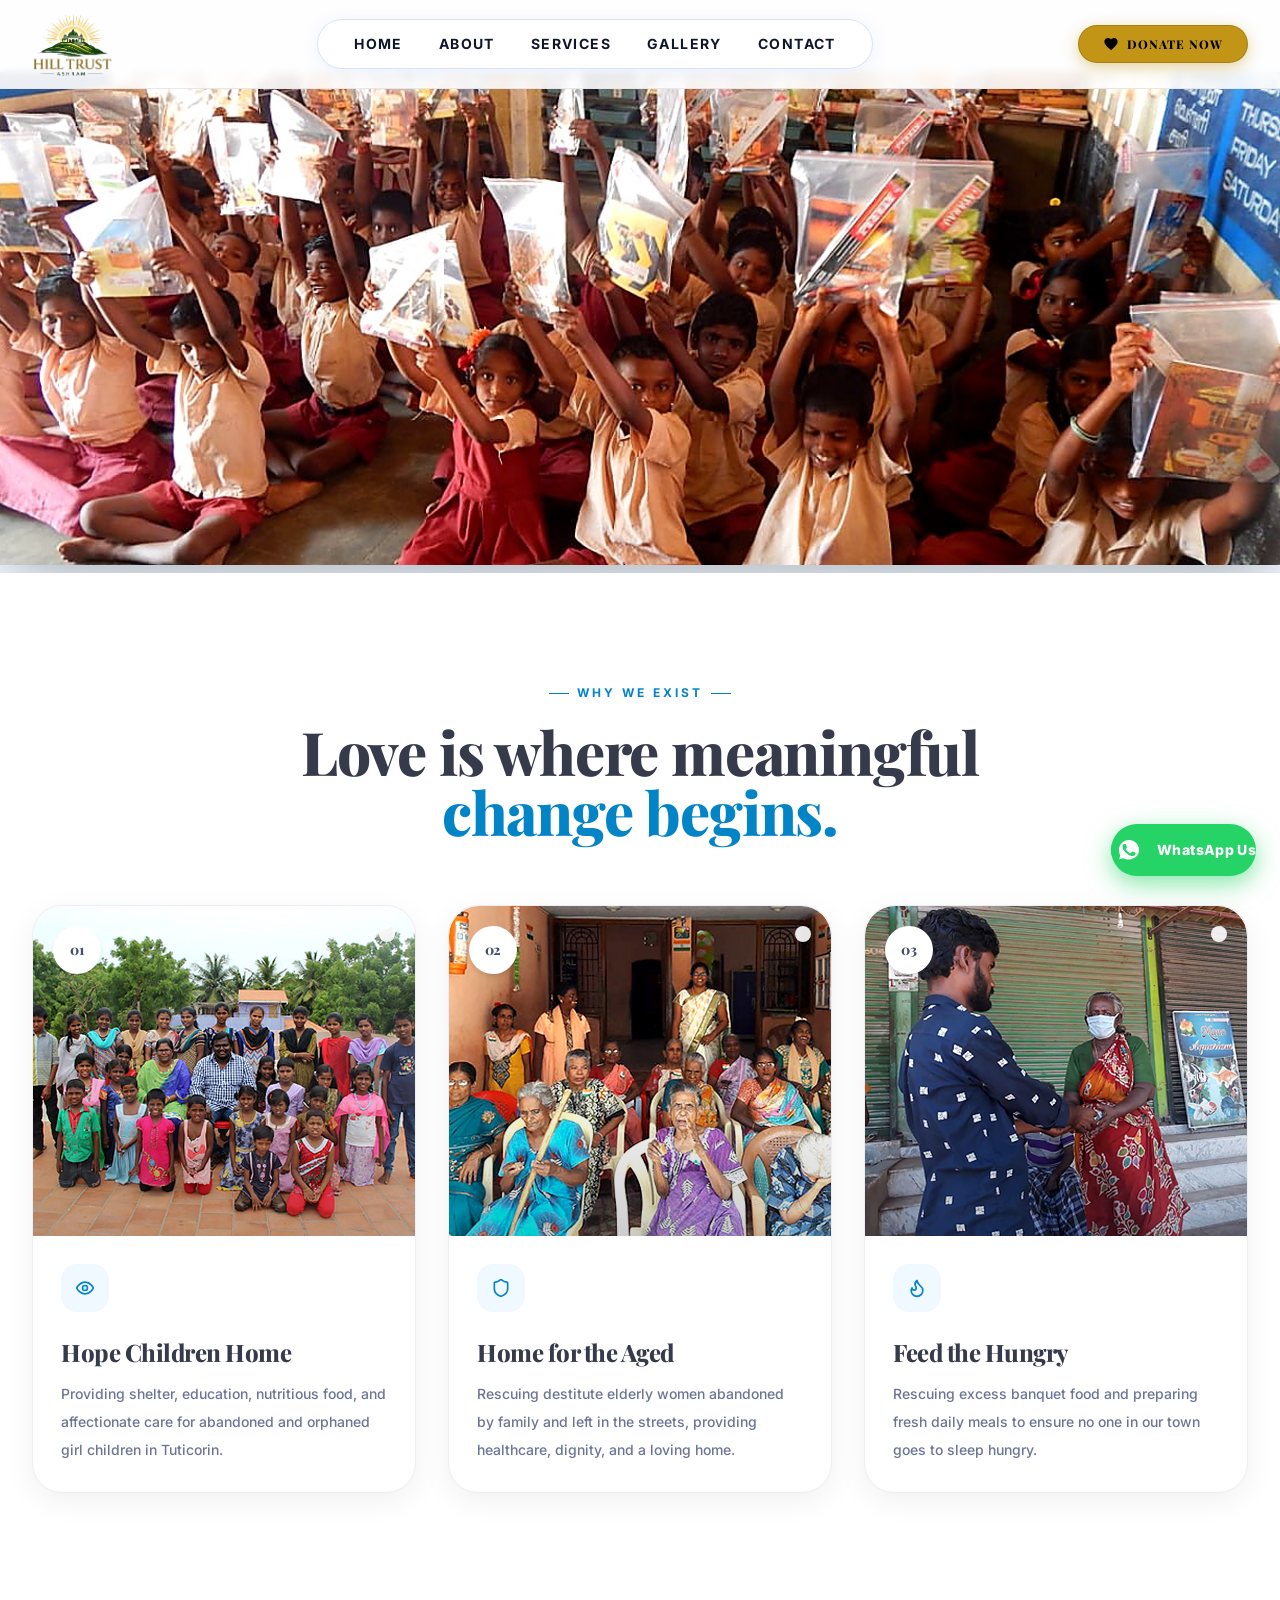
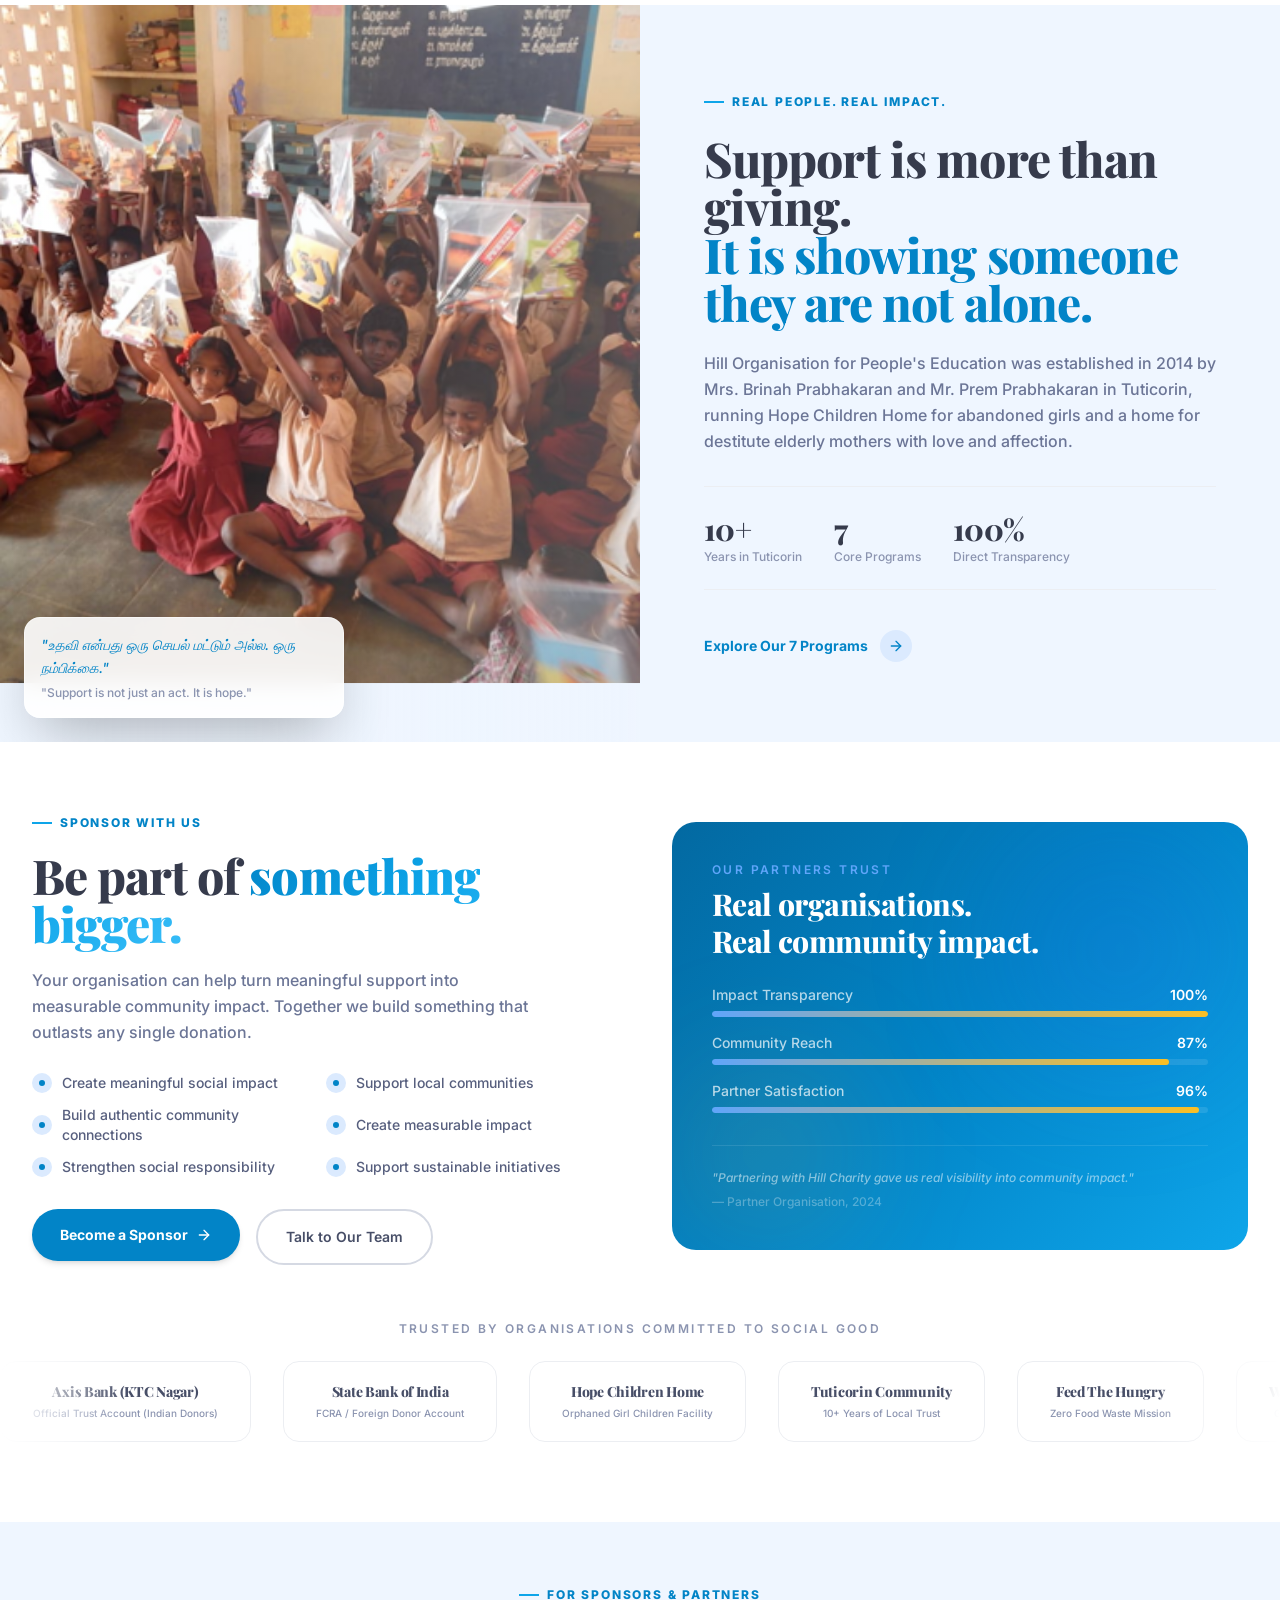
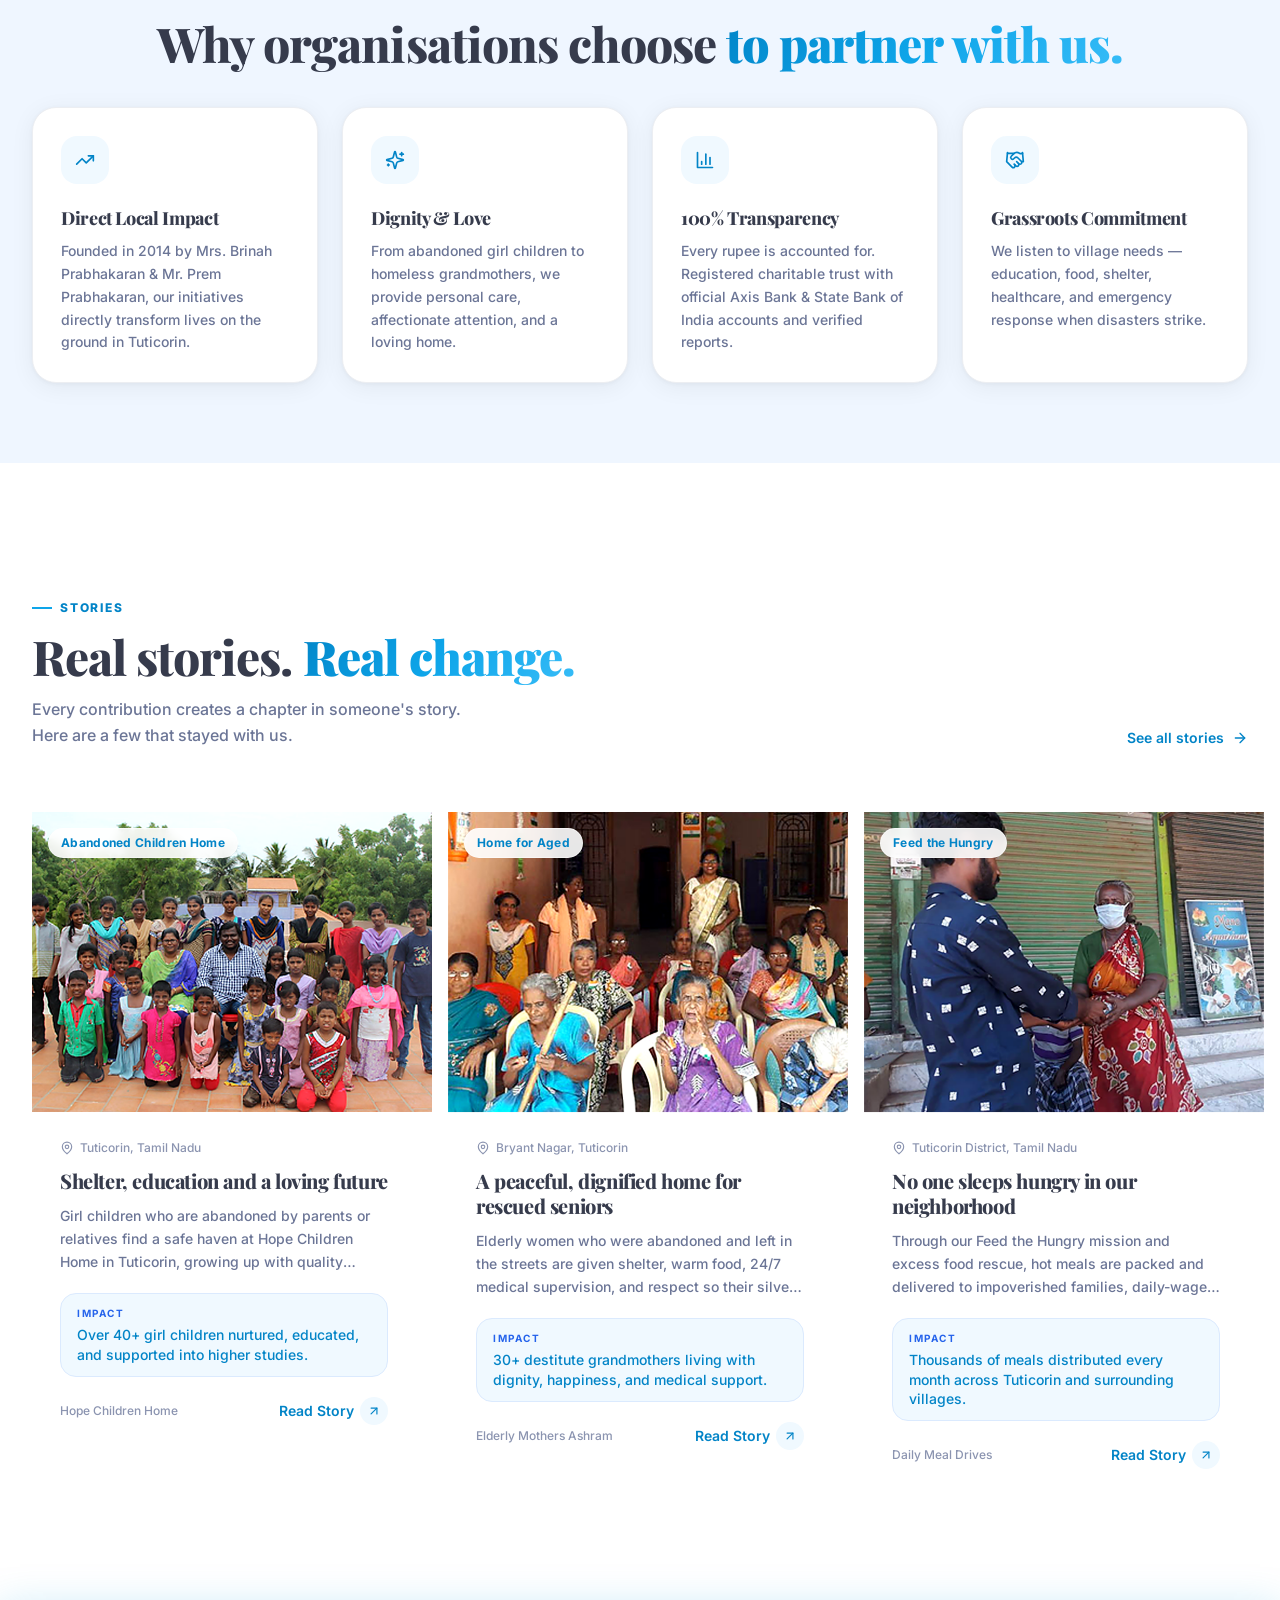
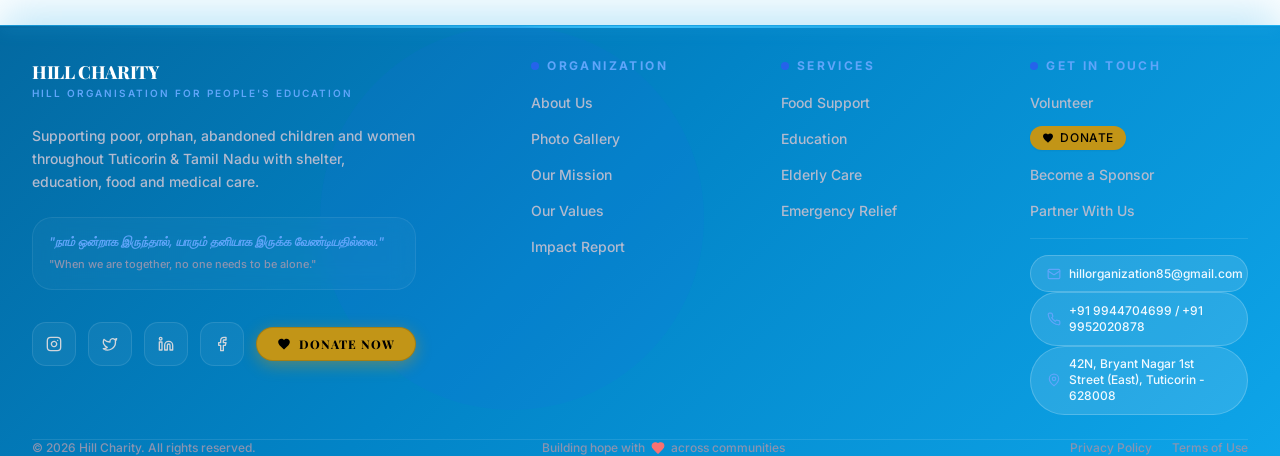
==== commit 7a6c8f46: "Update Donate Now button to Golden design with black text across header, modal, and footer" ====
--- a/index.html
+++ b/index.html
@@ -14,7 +14,7 @@
     <link rel="preconnect" href="https://fonts.gstatic.com" crossorigin />
     <link href="https://fonts.googleapis.com/css2?family=Playfair+Display:ital,wght@0,400;0,500;0,600;0,700;0,800;0,900;1,400;1,600;1,700&family=Inter:wght@300;400;500;600;700;800;900&display=swap" rel="stylesheet" />
     <link rel="stylesheet" href="./assets/index-DQ1mV4_X.css">
-    <script defer src="./assets/bundle.js?v=1792750393"></script>
+    <script defer src="./assets/bundle.js?v=1792751756"></script>
     <style>
       /* ============================================================
          CRITICAL FIX: ULTRA-CRISP HIGH-CONTRAST TYPOGRAPHY & LETTER COLORS
@@ -120,19 +120,36 @@
         border-color: #0284c7 !important;
       }
 
-      /* Sky Blue Buttons */
-      .btn-gold-donate {
-        background: linear-gradient(135deg, #38bdf8 0%, #0284c7 100%) !important;
-        color: #ffffff !important;
+      
+      /* Golden Donate Button with Black Text - EXACT User Design */
+      .btn-gold-donate, button.btn-gold-donate, a.btn-gold-donate {
+        background: #c29517 !important;
+        background-color: #c29517 !important;
+        color: #000000 !important;
+        font-family: 'Playfair Display', Georgia, serif !important;
         font-weight: 800 !important;
-        border: none !important;
-        box-shadow: 0 4px 18px rgba(14, 165, 233, 0.45) !important;
-      }
-      .btn-gold-donate:hover {
-        background: linear-gradient(135deg, #7dd3fc 0%, #0ea5e9 100%) !important;
-        color: #ffffff !important;
-        box-shadow: 0 6px 24px rgba(14, 165, 233, 0.65) !important;
-      }
+        letter-spacing: 0.08em !important;
+        text-transform: uppercase !important;
+        border-radius: 9999px !important;
+        border: 1px solid rgba(0, 0, 0, 0.15) !important;
+        box-shadow: 0 4px 16px rgba(194, 149, 23, 0.45) !important;
+        transition: all 0.3s cubic-bezier(0.4, 0, 0.2, 1) !important;
+        display: inline-flex !important;
+        align-items: center !important;
+        gap: 8px !important;
+      }
+      .btn-gold-donate:hover, button.btn-gold-donate:hover, a.btn-gold-donate:hover {
+        background: #d4a017 !important;
+        background-color: #d4a017 !important;
+        color: #000000 !important;
+        box-shadow: 0 6px 22px rgba(194, 149, 23, 0.65) !important;
+        transform: translateY(-2px) scale(1.04) !important;
+      }
+      .btn-gold-donate svg, button.btn-gold-donate svg, a.btn-gold-donate svg {
+        fill: #000000 !important;
+        color: #000000 !important;
+      }
+
 
       /* Sky Blue Ambient Footer */
       .footer-ambient {
--- a/assets/index-DQ1mV4_X.css
+++ b/assets/index-DQ1mV4_X.css
@@ -89,19 +89,27 @@
 
 /* Energetic Gold Donate Button */
 .btn-gold-donate {
-  background: linear-gradient(135deg, #38bdf8 0%, #0284c7 100%) !important;
-  color: #ffffff !important;
+  background: #c29517 !important;
+  background-color: #c29517 !important;
+  color: #000000 !important;
+  font-family: 'Playfair Display', Georgia, serif !important;
   font-weight: 800 !important;
-  border: 1px solid rgba(56, 189, 248, 0.8) !important;
-  box-shadow: 0 4px 18px rgba(14, 165, 233, 0.45) !important;
+  letter-spacing: 0.08em !important;
+  text-transform: uppercase !important;
+  border-radius: 9999px !important;
+  border: 1px solid rgba(0, 0, 0, 0.12) !important;
+  box-shadow: 0 4px 16px rgba(194, 149, 23, 0.45) !important;
   transition: all 0.3s cubic-bezier(0.4, 0, 0.2, 1) !important;
+  display: inline-flex !important;
+  align-items: center !important;
+  gap: 8px !important;
 }
-.btn-gold-donate:hover {
-  background: linear-gradient(135deg, #7dd3fc 0%, #0ea5e9 100%) !important;
-  color: #ffffff !important;
-  box-shadow: 0 6px 24px rgba(14, 165, 233, 0.65) !important;
-  transform: translateY(-2px) scale(1.03) !important;
+
+.btn-gold-donate svg {
+  fill: #000000 !important;
+  color: #000000 !important;
 }
+
 
 /* Radiant Deep Blue Ambient Footer */
 .footer-ambient {
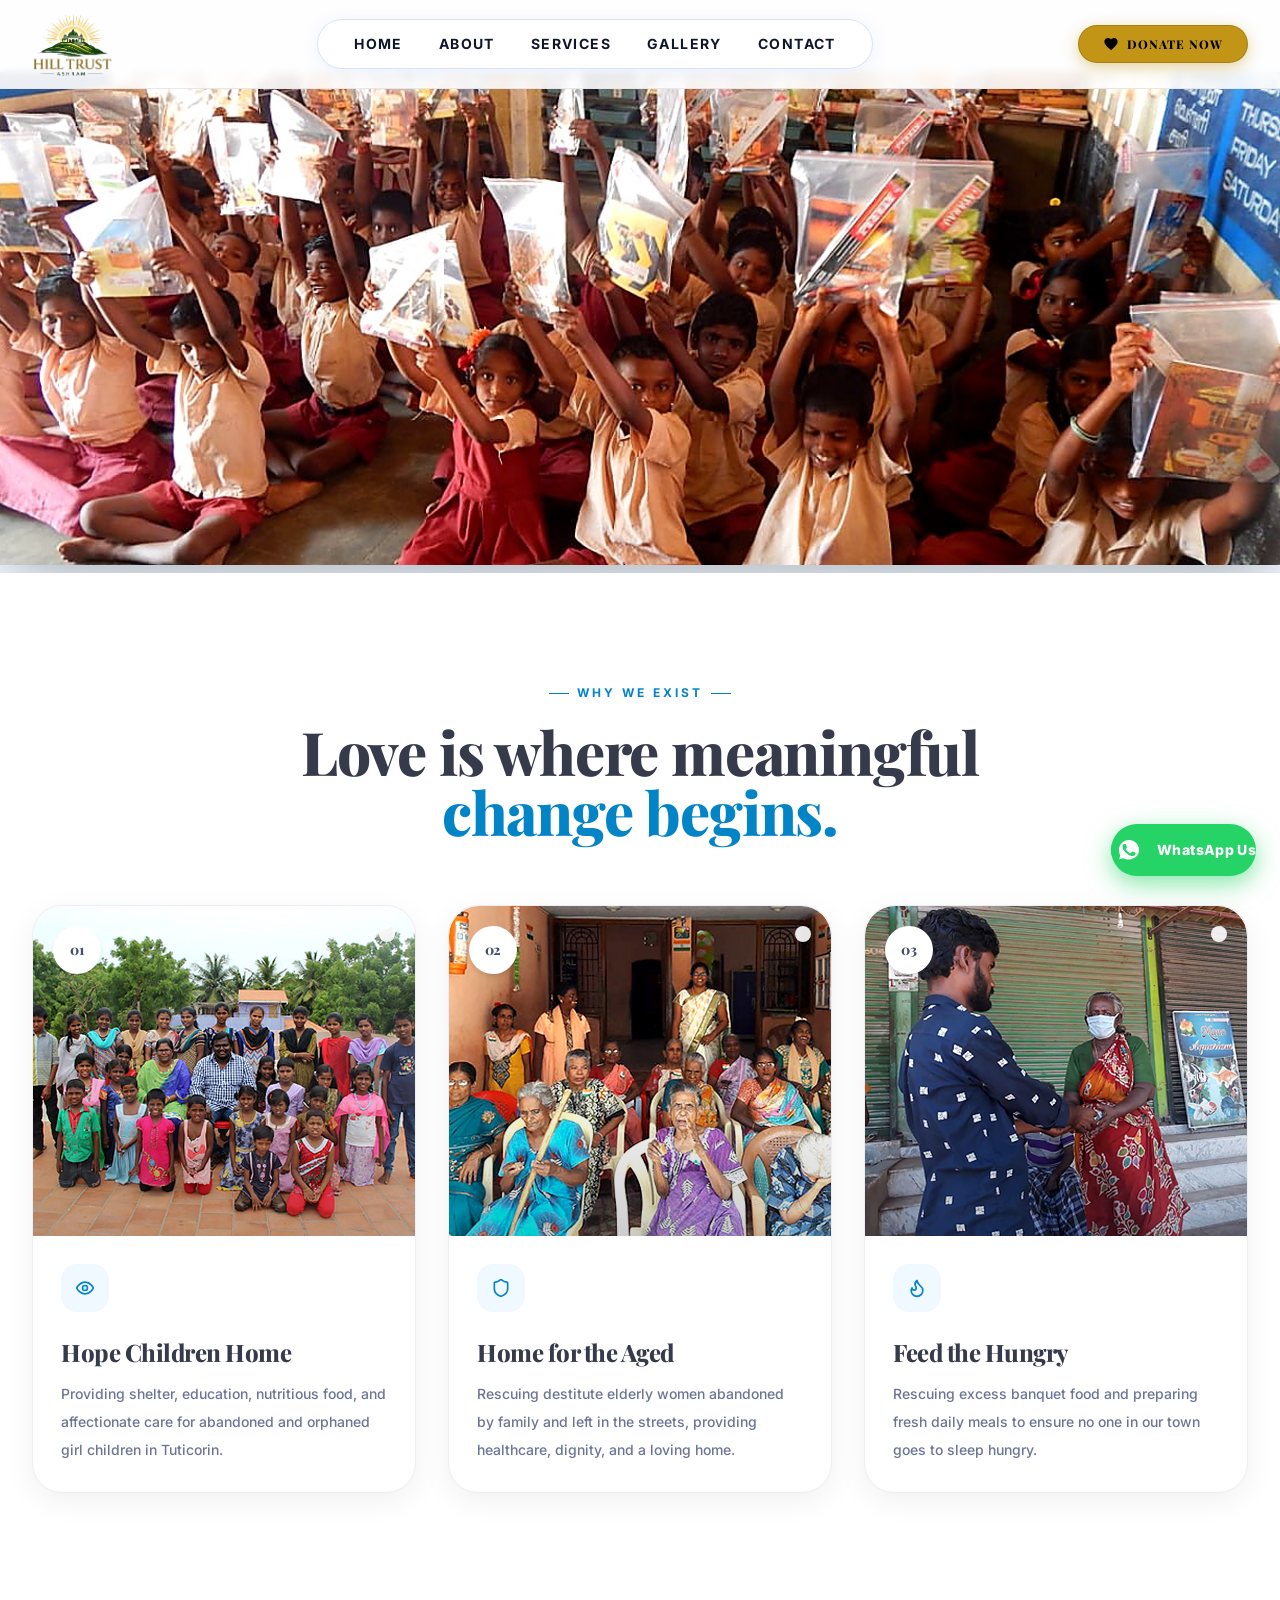
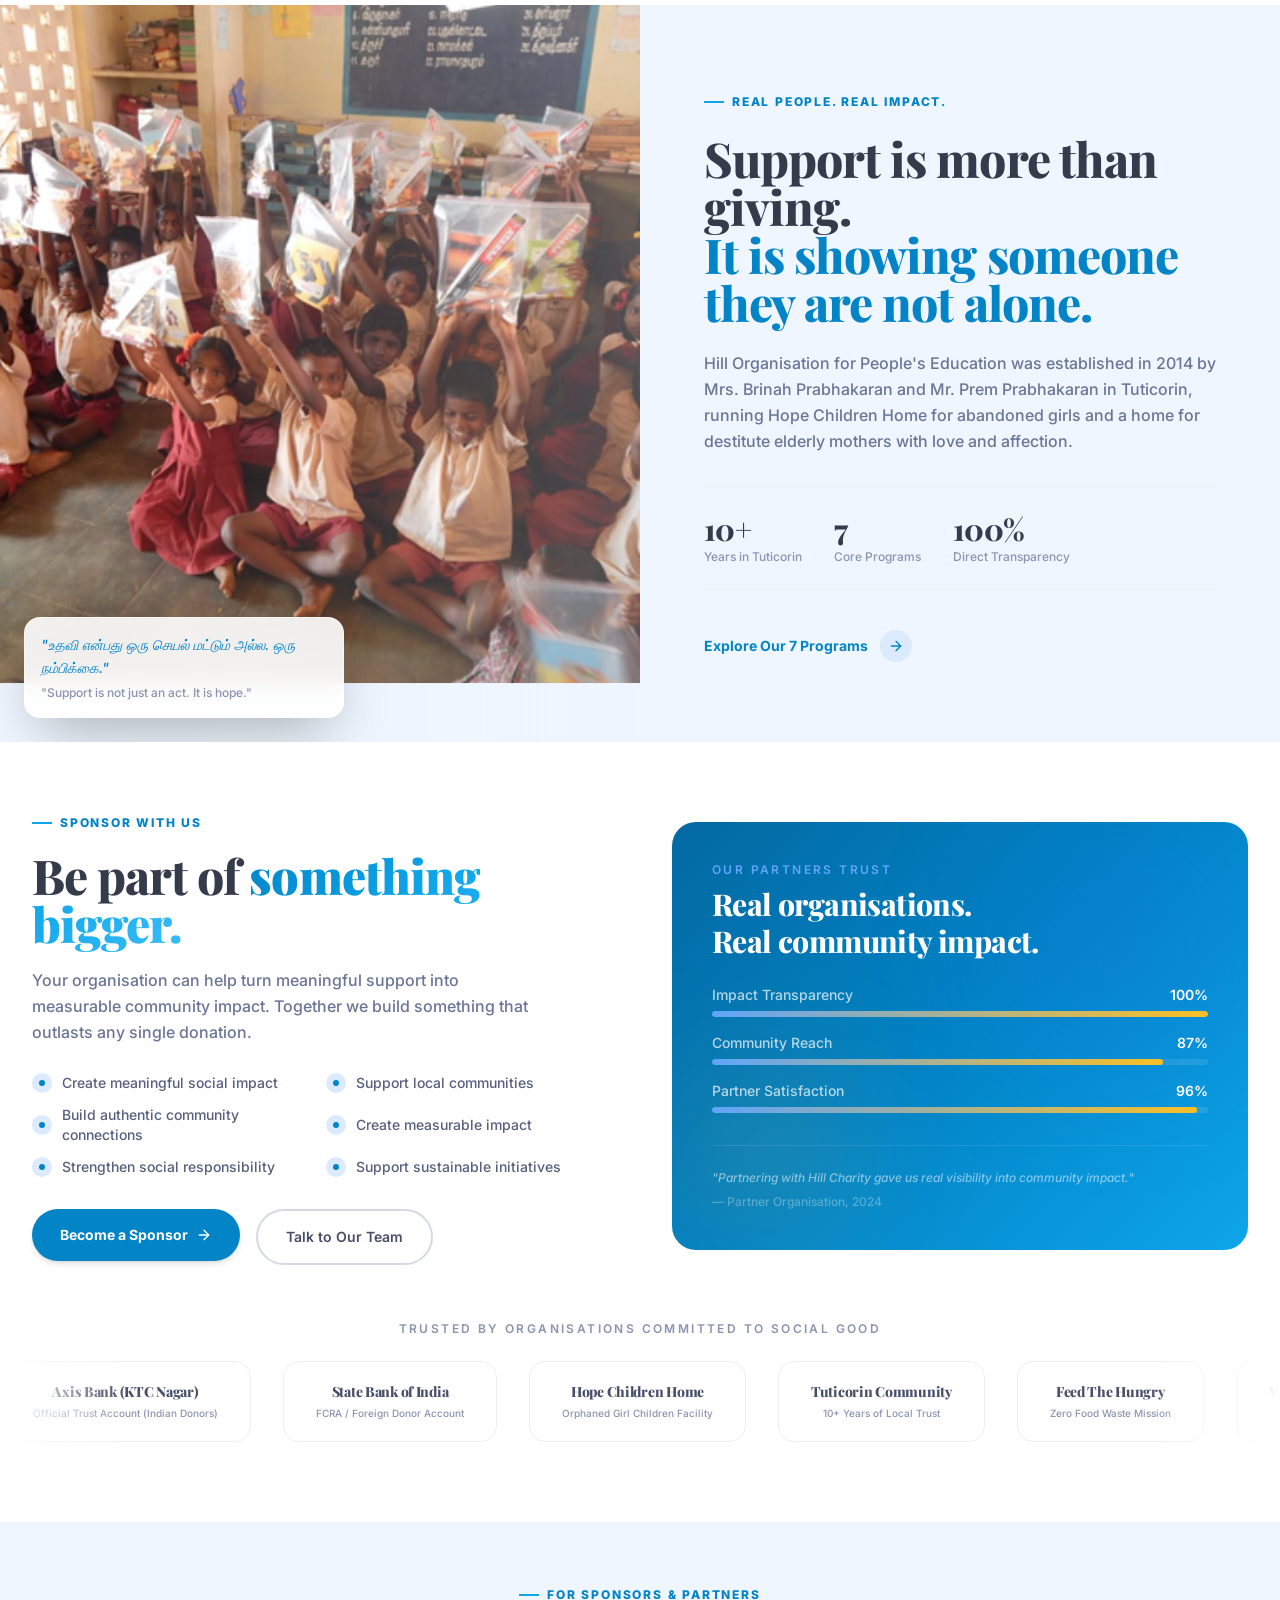
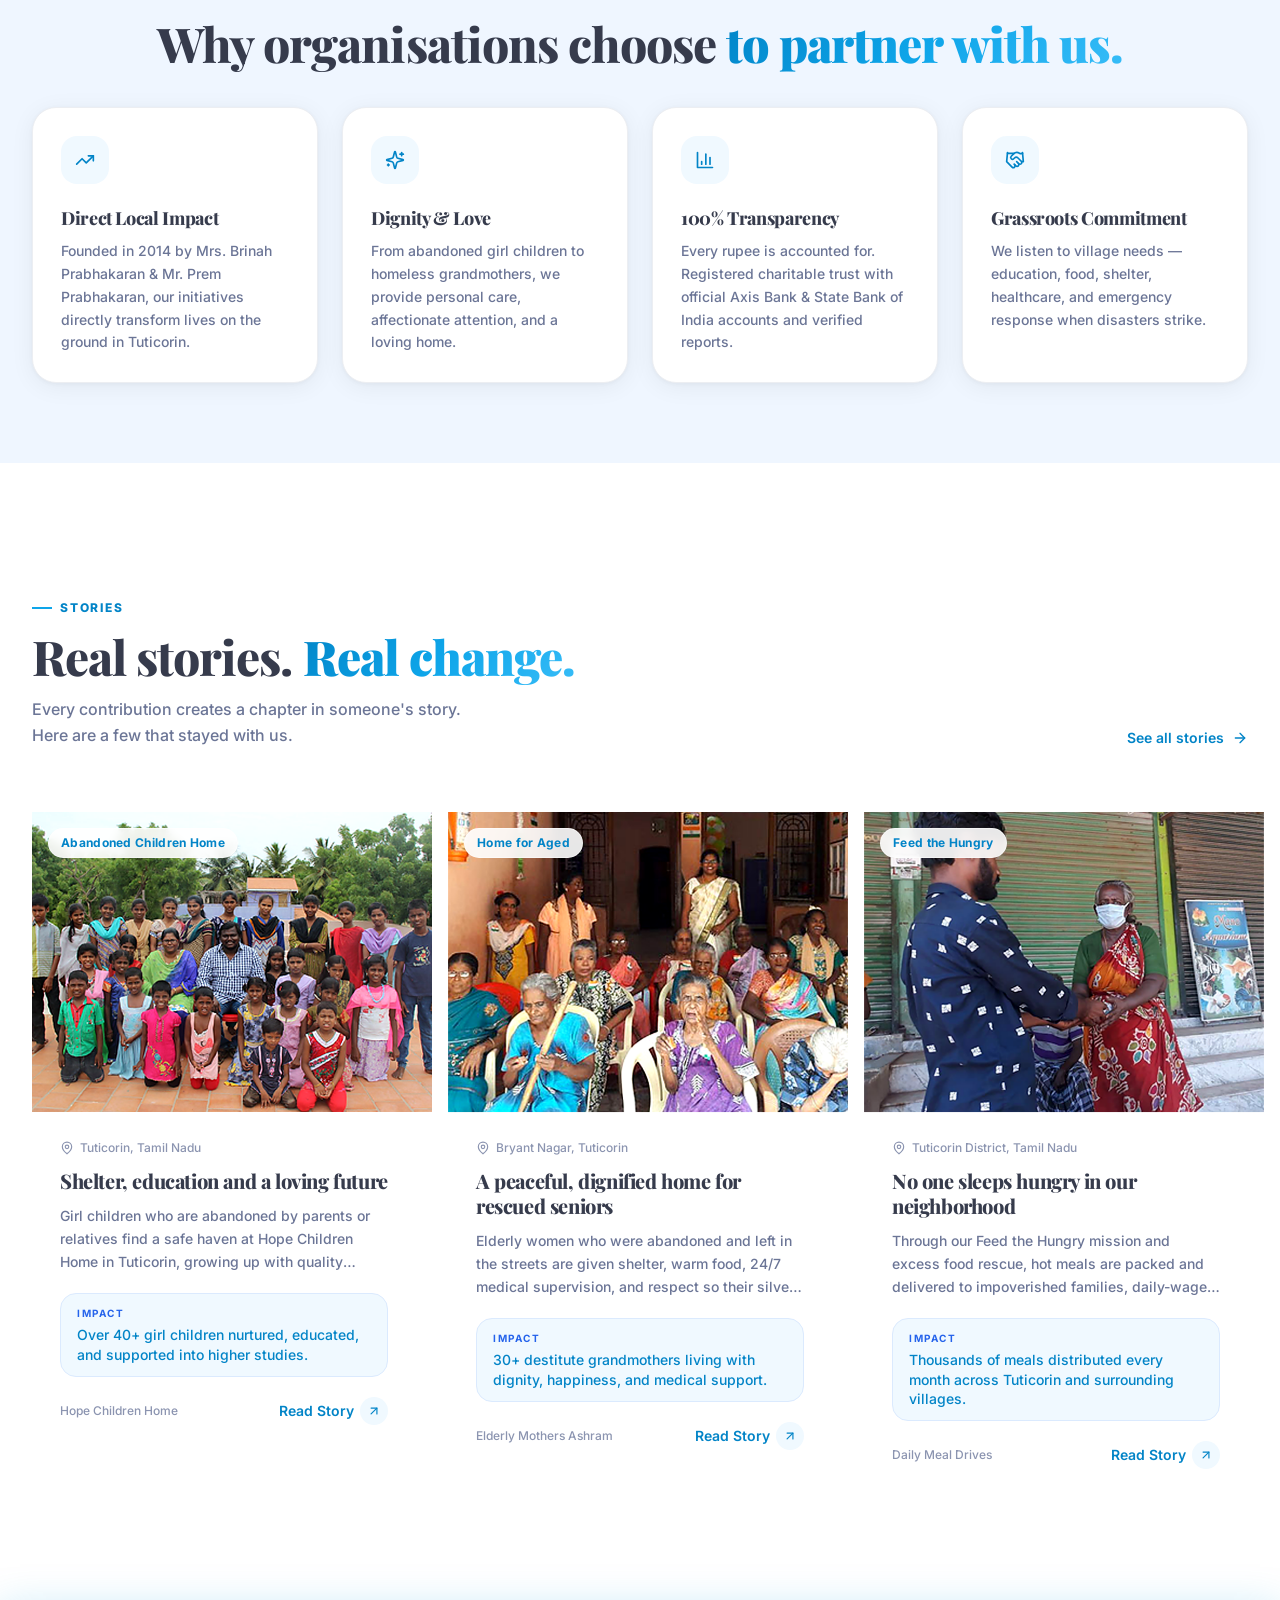
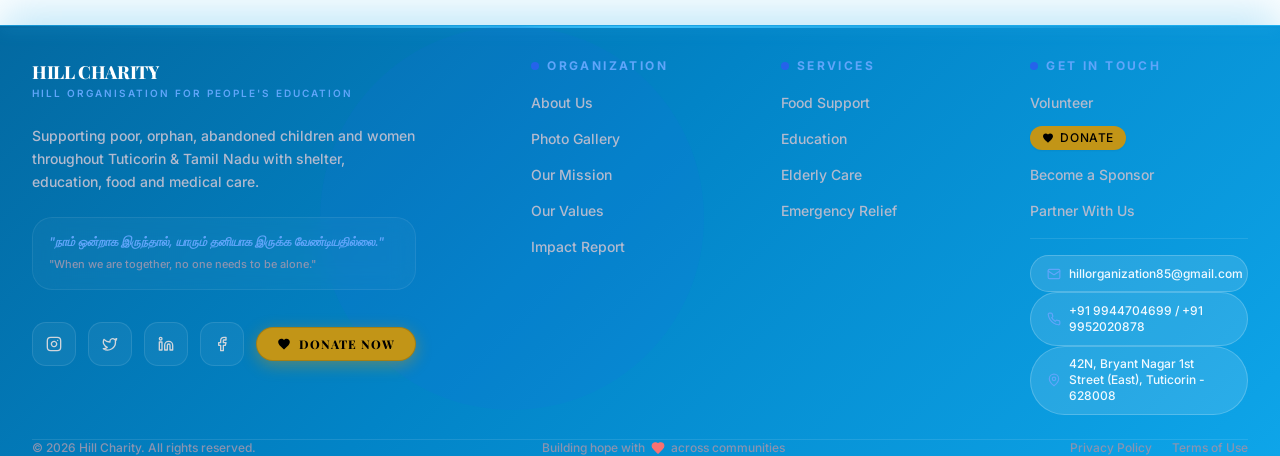
==== commit 9854a71a: "Update About page: WHO WE ARE on left side and founders photo in framed box on right side" ====
--- a/index.html
+++ b/index.html
@@ -14,7 +14,7 @@
     <link rel="preconnect" href="https://fonts.gstatic.com" crossorigin />
     <link href="https://fonts.googleapis.com/css2?family=Playfair+Display:ital,wght@0,400;0,500;0,600;0,700;0,800;0,900;1,400;1,600;1,700&family=Inter:wght@300;400;500;600;700;800;900&display=swap" rel="stylesheet" />
     <link rel="stylesheet" href="./assets/index-DQ1mV4_X.css">
-    <script defer src="./assets/bundle.js?v=1792751756"></script>
+    <script defer src="./assets/bundle.js?v=1792754400"></script>
     <style>
       /* ============================================================
          CRITICAL FIX: ULTRA-CRISP HIGH-CONTRAST TYPOGRAPHY & LETTER COLORS
@@ -211,6 +211,85 @@
         font-weight: 800 !important;
       }
 
+      /* WHO WE ARE (LEFT) & PHOTO BOX (RIGHT) */
+      .who-we-are-section {
+        padding-top: 4.5rem;
+        padding-bottom: 4rem;
+        background-color: #ffffff;
+        border-bottom: 1px solid #f1f5f9;
+      }
+      .who-we-are-wrap {
+        display: flex !important;
+        flex-direction: column !important;
+        gap: 2.5rem !important;
+        align-items: center !important;
+        width: 100% !important;
+      }
+      @media (min-width: 1024px) {
+        .who-we-are-wrap {
+          flex-direction: row !important;
+          align-items: center !important;
+          justify-content: space-between !important;
+          gap: 3.5rem !important;
+        }
+        .who-we-are-col-left {
+          flex: 1 1 56% !important;
+          max-width: 58% !important;
+          text-align: left !important;
+        }
+        .who-we-are-col-right {
+          flex: 0 0 42% !important;
+          max-width: 440px !important;
+          width: 100% !important;
+        }
+      }
+      .founder-photo-box {
+        background: #ffffff !important;
+        border-radius: 1.5rem !important;
+        padding: 1rem !important;
+        box-shadow: 0 20px 40px -15px rgba(2, 132, 199, 0.18), 0 4px 12px rgba(15, 23, 42, 0.06) !important;
+        border: 2px solid #e0f2fe !important;
+        transition: all 0.35s ease !important;
+        position: relative !important;
+      }
+      .founder-photo-box:hover {
+        box-shadow: 0 25px 50px -12px rgba(2, 132, 199, 0.28), 0 8px 20px rgba(15, 23, 42, 0.08) !important;
+        transform: translateY(-3px) !important;
+        border-color: #38bdf8 !important;
+      }
+      .founder-photo-img-wrap {
+        position: relative !important;
+        border-radius: 1rem !important;
+        overflow: hidden !important;
+        background-color: #0f172a !important;
+        box-shadow: 0 4px 6px -1px rgba(0, 0, 0, 0.1) !important;
+      }
+      .founder-photo-img {
+        width: 100% !important;
+        height: 420px !important;
+        object-fit: cover !important;
+        object-position: top !important;
+        display: block !important;
+        transition: transform 0.5s ease !important;
+      }
+      @media (min-width: 640px) {
+        .founder-photo-img {
+          height: 480px !important;
+        }
+      }
+      .founder-photo-box:hover .founder-photo-img {
+        transform: scale(1.03) !important;
+      }
+      .founder-photo-caption {
+        position: absolute !important;
+        bottom: 0 !important;
+        left: 0 !important;
+        right: 0 !important;
+        background: linear-gradient(to top, rgba(0, 0, 0, 0.92) 0%, rgba(0, 0, 0, 0.6) 65%, transparent 100%) !important;
+        padding: 1.25rem 1rem 1rem !important;
+        text-align: center !important;
+        color: #ffffff !important;
+      }
 </style>
   </head>
   <body>
--- a/assets/index-DQ1mV4_X.css
+++ b/assets/index-DQ1mV4_X.css
@@ -139,3 +139,93 @@
   border-color: #FBBF24 !important;
   color: #ffffff !important;
 }
+
+/* ============================================================
+   WHO WE ARE (LEFT) & FOUNDERS PHOTO BOX (RIGHT)
+   ============================================================ */
+.who-we-are-section {
+  padding-top: 4.5rem;
+  padding-bottom: 4rem;
+  background-color: #ffffff;
+  border-bottom: 1px solid #f1f5f9;
+}
+.who-we-are-wrap {
+  display: flex !important;
+  flex-direction: column !important;
+  gap: 2.5rem !important;
+  align-items: center !important;
+  width: 100% !important;
+}
+@media (min-width: 1024px) {
+  .who-we-are-wrap {
+    flex-direction: row !important;
+    align-items: center !important;
+    justify-content: space-between !important;
+    gap: 3.5rem !important;
+  }
+  .who-we-are-col-left {
+    flex: 1 1 56% !important;
+    max-width: 58% !important;
+    text-align: left !important;
+  }
+  .who-we-are-col-right {
+    flex: 0 0 42% !important;
+    max-width: 440px !important;
+    width: 100% !important;
+  }
+}
+.founder-photo-box {
+  background: #ffffff !important;
+  border-radius: 1.5rem !important;
+  padding: 1rem !important;
+  box-shadow: 0 20px 40px -15px rgba(2, 132, 199, 0.18), 0 4px 12px rgba(15, 23, 42, 0.06) !important;
+  border: 2px solid #e0f2fe !important;
+  transition: all 0.35s ease !important;
+  position: relative !important;
+}
+.founder-photo-box:hover {
+  box-shadow: 0 25px 50px -12px rgba(2, 132, 199, 0.28), 0 8px 20px rgba(15, 23, 42, 0.08) !important;
+  transform: translateY(-3px) !important;
+  border-color: #38bdf8 !important;
+}
+.founder-photo-img-wrap {
+  position: relative !important;
+  border-radius: 1rem !important;
+  overflow: hidden !important;
+  background-color: #0f172a !important;
+  box-shadow: 0 4px 6px -1px rgba(0, 0, 0, 0.1) !important;
+}
+.founder-photo-img {
+  width: 100% !important;
+  height: 420px !important;
+  object-fit: cover !important;
+  object-position: top !important;
+  display: block !important;
+  transition: transform 0.5s ease !important;
+}
+@media (min-width: 640px) {
+  .founder-photo-img {
+    height: 480px !important;
+  }
+}
+.founder-photo-box:hover .founder-photo-img {
+  transform: scale(1.03) !important;
+}
+.founder-photo-caption {
+  position: absolute !important;
+  bottom: 0 !important;
+  left: 0 !important;
+  right: 0 !important;
+  background: linear-gradient(to top, rgba(0, 0, 0, 0.92) 0%, rgba(0, 0, 0, 0.6) 65%, transparent 100%) !important;
+  padding: 1.25rem 1rem 1rem !important;
+  text-align: center !important;
+  color: #ffffff !important;
+}
+.btn-read-story {
+  background-color: #0284c7 !important;
+  color: #ffffff !important;
+}
+.btn-read-story:hover {
+  background-color: #0369a1 !important;
+  color: #ffffff !important;
+}
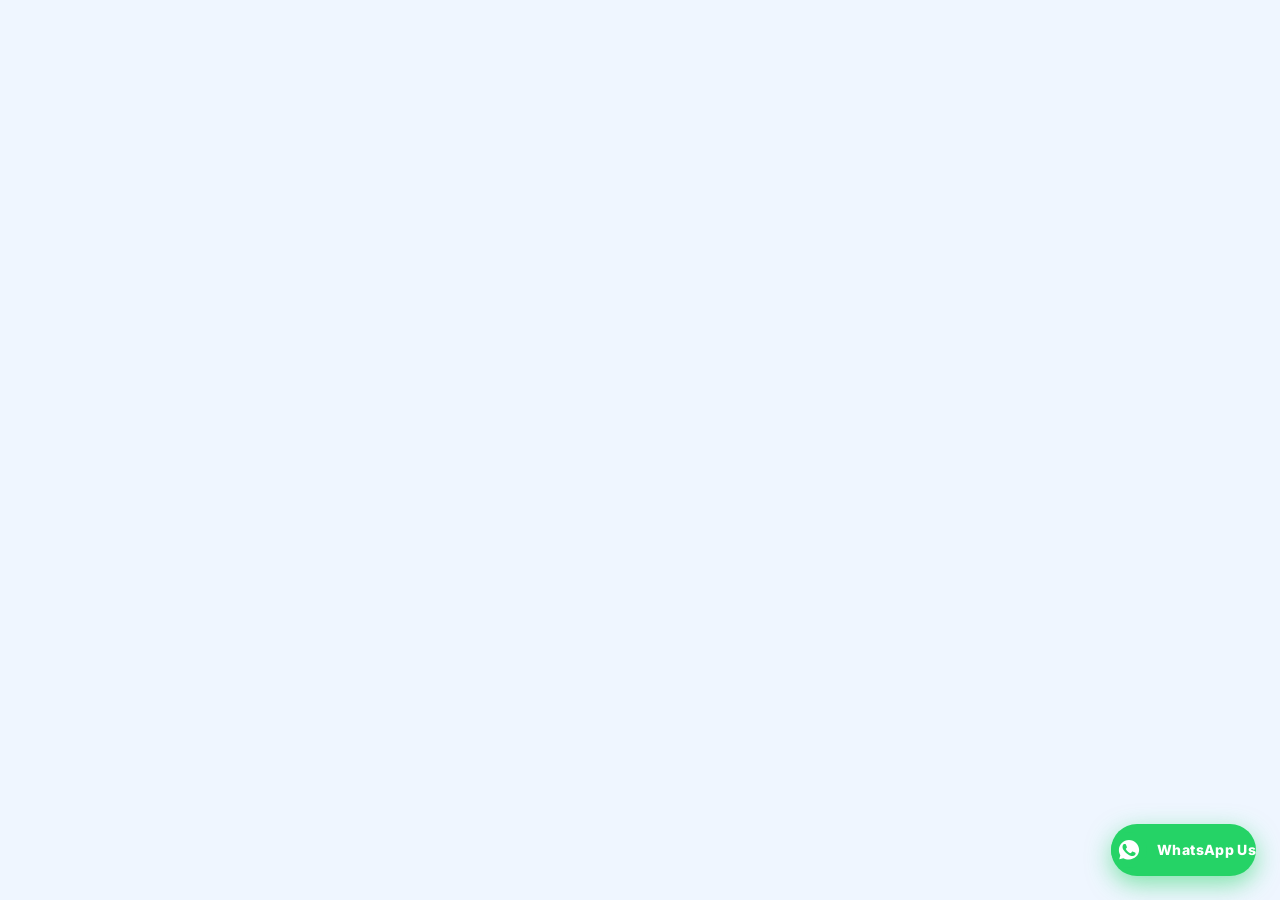
==== commit c150191a: "Fix footer text to soft white, reduce excessive gaps, and align photo with text from top to bottom" ====
--- a/index.html
+++ b/index.html
@@ -14,7 +14,7 @@
     <link rel="preconnect" href="https://fonts.gstatic.com" crossorigin />
     <link href="https://fonts.googleapis.com/css2?family=Playfair+Display:ital,wght@0,400;0,500;0,600;0,700;0,800;0,900;1,400;1,600;1,700&family=Inter:wght@300;400;500;600;700;800;900&display=swap" rel="stylesheet" />
     <link rel="stylesheet" href="./assets/index-DQ1mV4_X.css">
-    <script defer src="./assets/bundle.js?v=1792754400"></script>
+    <script defer src="./assets/bundle.js?v=1792756800"></script>
     <style>
       /* ============================================================
          CRITICAL FIX: ULTRA-CRISP HIGH-CONTRAST TYPOGRAPHY & LETTER COLORS
@@ -151,7 +151,7 @@
       }
 
 
-      /* Sky Blue Ambient Footer */
+      /* Sky Blue Ambient Footer with Soft White Text (#F1F5F9) */
       .footer-ambient {
         background: linear-gradient(135deg, #0369a1 0%, #0284c7 45%, #0ea5e9 100%) !important;
         border-top: 1px solid rgba(56, 189, 248, 0.4) !important;
@@ -167,18 +167,51 @@
         background: linear-gradient(90deg, transparent 0%, #38bdf8 50%, transparent 100%) !important;
         box-shadow: 0 0 15px rgba(56, 189, 248, 0.7) !important;
       }
+      .footer-ambient,
+      .footer-ambient p,
+      .footer-ambient span,
+      .footer-ambient a,
+      .footer-ambient li,
+      .footer-ambient div,
+      .footer-ambient .text-charcoal-300,
+      .footer-ambient .text-charcoal-400 {
+        color: #f1f5f9 !important;
+      }
+      .footer-ambient h2,
+      .footer-ambient h3,
+      .footer-ambient h4,
+      .footer-ambient .font-display,
+      .footer-ambient strong,
+      .footer-ambient b {
+        color: #ffffff !important;
+      }
+      .footer-ambient a {
+        color: #f1f5f9 !important;
+      }
+      .footer-ambient a:hover {
+        color: #ffffff !important;
+        text-decoration: underline !important;
+      }
       .footer-pill {
         background: rgba(255, 255, 255, 0.12) !important;
-        border: 1px solid rgba(255, 255, 255, 0.2) !important;
-        color: #f0f9ff !important;
+        border: 1px solid rgba(255, 255, 255, 0.25) !important;
+        color: #f8fafc !important;
       }
       .footer-pill:hover {
-        background: rgba(255, 255, 255, 0.25) !important;
-        color: #ffffff !important;
+        background: rgba(255, 255, 255, 0.22) !important;
+        color: #ffffff !important;
+        border-color: rgba(255, 255, 255, 0.45) !important;
+      }
+      .footer-ambient .text-forest-400 {
+        color: #e0f2fe !important;
+      }
+      .footer-social-btn {
+        color: #ffffff !important;
+        border-color: rgba(255, 255, 255, 0.3) !important;
       }
       .footer-social-btn:hover {
         background: #38bdf8 !important;
-        color: #0369a1 !important;
+        color: #ffffff !important;
       }
 
       
@@ -211,24 +244,51 @@
         font-weight: 800 !important;
       }
 
-      /* WHO WE ARE (LEFT) & PHOTO BOX (RIGHT) */
+      /* ============================================================
+         TIGHTEN WEBSITE GAPS (COMPACT & BALANCED SECTION PADDING)
+         ============================================================ */
+      .py-20 {
+        padding-top: 3rem !important;
+        padding-bottom: 3rem !important;
+      }
+      @media (min-width: 1024px) {
+        .lg\:py-28 {
+          padding-top: 4rem !important;
+          padding-bottom: 4rem !important;
+        }
+      }
+      .mb-14 {
+        margin-bottom: 2rem !important;
+      }
+      .mb-20 {
+        margin-bottom: 2.5rem !important;
+      }
+
+      /* ============================================================
+         WHO WE ARE: PHOTO STRAIGHT TA TEXT START AGANUM, PHOTO MUDIUM POTHUM TEXT FINISHED AGANUM
+         ============================================================ */
       .who-we-are-section {
-        padding-top: 4.5rem;
-        padding-bottom: 4rem;
-        background-color: #ffffff;
-        border-bottom: 1px solid #f1f5f9;
+        padding-top: 3.5rem !important;
+        padding-bottom: 3rem !important;
+        background-color: #ffffff !important;
+        border-bottom: 1px solid #f1f5f9 !important;
       }
       .who-we-are-wrap {
         display: flex !important;
         flex-direction: column !important;
-        gap: 2.5rem !important;
+        gap: 2rem !important;
         align-items: center !important;
         width: 100% !important;
+        max-width: 80rem !important;
+        margin-left: auto !important;
+        margin-right: auto !important;
+        padding-left: 1.5rem !important;
+        padding-right: 1.5rem !important;
       }
       @media (min-width: 1024px) {
         .who-we-are-wrap {
           flex-direction: row !important;
-          align-items: center !important;
+          align-items: stretch !important; /* BOTH COLUMNS EQUAL HEIGHT */
           justify-content: space-between !important;
           gap: 3.5rem !important;
         }
@@ -236,11 +296,47 @@
           flex: 1 1 56% !important;
           max-width: 58% !important;
           text-align: left !important;
+          display: flex !important;
+          flex-direction: column !important;
+          justify-content: space-between !important; /* Top starts at 0, bottom ends with photo */
+          margin: 0 !important;
+          padding: 0 !important;
+        }
+        .who-we-are-left-top {
+          margin-top: 0 !important;
+          padding-top: 0 !important;
+        }
+        .who-we-are-left-top > *:first-child {
+          margin-top: 0 !important;
         }
         .who-we-are-col-right {
           flex: 0 0 42% !important;
           max-width: 440px !important;
           width: 100% !important;
+          display: flex !important;
+          flex-direction: column !important;
+          margin: 0 !important;
+          padding: 0 !important;
+        }
+        .founder-photo-box {
+          height: 100% !important; /* Matches left column height exactly */
+          display: flex !important;
+          flex-direction: column !important;
+          justify-content: space-between !important;
+          box-sizing: border-box !important;
+          margin: 0 !important;
+        }
+        .founder-photo-img-wrap {
+          flex: 1 1 auto !important;
+          display: flex !important;
+          min-height: 360px !important;
+          height: 100% !important;
+        }
+        .founder-photo-img {
+          width: 100% !important;
+          height: 100% !important;
+          object-fit: cover !important;
+          object-position: top !important;
         }
       }
       .founder-photo-box {
@@ -264,22 +360,6 @@
         background-color: #0f172a !important;
         box-shadow: 0 4px 6px -1px rgba(0, 0, 0, 0.1) !important;
       }
-      .founder-photo-img {
-        width: 100% !important;
-        height: 420px !important;
-        object-fit: cover !important;
-        object-position: top !important;
-        display: block !important;
-        transition: transform 0.5s ease !important;
-      }
-      @media (min-width: 640px) {
-        .founder-photo-img {
-          height: 480px !important;
-        }
-      }
-      .founder-photo-box:hover .founder-photo-img {
-        transform: scale(1.03) !important;
-      }
       .founder-photo-caption {
         position: absolute !important;
         bottom: 0 !important;
@@ -289,6 +369,57 @@
         padding: 1.25rem 1rem 1rem !important;
         text-align: center !important;
         color: #ffffff !important;
+      }
+      .btn-read-story {
+        background-color: #0284c7 !important;
+        color: #ffffff !important;
+      }
+      .btn-read-story:hover {
+        background-color: #0369a1 !important;
+        color: #ffffff !important;
+      }
+
+      /* ============================================================
+         SERVICES PROGRAM ROWS: EXACT EQUAL HEIGHT PHOTO & TEXT
+         Photo starts straight at top of text, and finishes flush at bottom of text
+         ============================================================ */
+      @media (min-width: 1024px) {
+        .service-item-grid {
+          display: grid !important;
+          grid-template-columns: repeat(2, minmax(0, 1fr)) !important;
+          align-items: stretch !important;
+        }
+        .service-photo-col {
+          display: flex !important;
+          flex-direction: column !important;
+          height: 100% !important;
+          min-height: 100% !important;
+          margin: 0 !important;
+          padding: 0 !important;
+        }
+        .service-photo-wrap {
+          flex: 1 1 auto !important;
+          height: 100% !important;
+          min-height: 100% !important;
+          display: flex !important;
+        }
+        .service-photo-wrap img {
+          width: 100% !important;
+          height: 100% !important;
+          object-fit: cover !important;
+        }
+        .service-text-col {
+          display: flex !important;
+          flex-direction: column !important;
+          justify-content: space-between !important;
+          height: 100% !important;
+          margin: 0 !important;
+          padding: 0 !important;
+        }
+        .service-text-col > *:first-child {
+          margin-top: 0 !important;
+          padding-top: 0 !important;
+        }
       }
 </style>
   </head>
--- a/assets/index-DQ1mV4_X.css
+++ b/assets/index-DQ1mV4_X.css
@@ -141,39 +141,163 @@
 }
 
 /* ============================================================
-   WHO WE ARE (LEFT) & FOUNDERS PHOTO BOX (RIGHT)
+   FOOTER TEXT COLOR: CRISP SOFT WHITE / OFF-WHITE (#F1F5F9)
+   ============================================================ */
+.footer-ambient,
+.footer-ambient p,
+.footer-ambient span,
+.footer-ambient a,
+.footer-ambient li,
+.footer-ambient div,
+.footer-ambient .text-charcoal-300,
+.footer-ambient .text-charcoal-400 {
+  color: #f1f5f9 !important;
+}
+
+.footer-ambient h2,
+.footer-ambient h3,
+.footer-ambient h4,
+.footer-ambient .font-display,
+.footer-ambient strong,
+.footer-ambient b {
+  color: #ffffff !important;
+}
+
+.footer-ambient a {
+  color: #f1f5f9 !important;
+}
+
+.footer-ambient a:hover {
+  color: #ffffff !important;
+  text-decoration: underline !important;
+}
+
+.footer-pill {
+  background: rgba(255, 255, 255, 0.12) !important;
+  border: 1px solid rgba(255, 255, 255, 0.25) !important;
+  color: #f8fafc !important;
+}
+
+.footer-pill:hover {
+  background: rgba(255, 255, 255, 0.22) !important;
+  color: #ffffff !important;
+  border-color: rgba(255, 255, 255, 0.45) !important;
+}
+
+.footer-ambient .text-forest-400 {
+  color: #e0f2fe !important;
+}
+
+.footer-social-btn {
+  color: #ffffff !important;
+  border-color: rgba(255, 255, 255, 0.3) !important;
+}
+
+/* ============================================================
+   TIGHTEN WEBSITE GAPS (COMPACT & BALANCED SECTION PADDING)
+   ============================================================ */
+.py-20 {
+  padding-top: 3rem !important;
+  padding-bottom: 3rem !important;
+}
+@media (min-width: 1024px) {
+  .lg\:py-28 {
+    padding-top: 4rem !important;
+    padding-bottom: 4rem !important;
+  }
+}
+.mb-14 {
+  margin-bottom: 2rem !important;
+}
+.mb-20 {
+  margin-bottom: 2.5rem !important;
+}
+
+/* ============================================================
+   PHOTO STRAIGHT TA TEXT START AGANUM, PHOTO MUDIUM POTHUM TEXT FINISHED AGANUM
+   PERFECT TOP AND BOTTOM ALIGNMENT WITH PHOTO
    ============================================================ */
 .who-we-are-section {
-  padding-top: 4.5rem;
-  padding-bottom: 4rem;
-  background-color: #ffffff;
-  border-bottom: 1px solid #f1f5f9;
-}
+  padding-top: 3.5rem !important;
+  padding-bottom: 3rem !important;
+  background-color: #ffffff !important;
+  border-bottom: 1px solid #f1f5f9 !important;
+}
+
 .who-we-are-wrap {
   display: flex !important;
   flex-direction: column !important;
-  gap: 2.5rem !important;
+  gap: 2rem !important;
   align-items: center !important;
   width: 100% !important;
-}
+  max-width: 80rem !important;
+  margin-left: auto !important;
+  margin-right: auto !important;
+  padding-left: 1.5rem !important;
+  padding-right: 1.5rem !important;
+}
+
 @media (min-width: 1024px) {
   .who-we-are-wrap {
     flex-direction: row !important;
-    align-items: center !important;
+    align-items: stretch !important; /* BOTH SIDES EXACT SAME HEIGHT */
     justify-content: space-between !important;
     gap: 3.5rem !important;
   }
+
   .who-we-are-col-left {
     flex: 1 1 56% !important;
     max-width: 58% !important;
     text-align: left !important;
-  }
+    display: flex !important;
+    flex-direction: column !important;
+    justify-content: space-between !important; /* Top starts at 0, bottom ends at bottom of photo */
+    margin: 0 !important;
+    padding: 0 !important;
+  }
+
+  .who-we-are-left-top {
+    margin-top: 0 !important;
+    padding-top: 0 !important;
+  }
+  .who-we-are-left-top > *:first-child {
+    margin-top: 0 !important;
+  }
+
   .who-we-are-col-right {
     flex: 0 0 42% !important;
     max-width: 440px !important;
     width: 100% !important;
-  }
-}
+    display: flex !important;
+    flex-direction: column !important;
+    margin: 0 !important;
+    padding: 0 !important;
+  }
+
+  .founder-photo-box {
+    height: 100% !important; /* Matches left column exactly */
+    display: flex !important;
+    flex-direction: column !important;
+    justify-content: space-between !important;
+    box-sizing: border-box !important;
+    margin: 0 !important;
+  }
+
+  .founder-photo-img-wrap {
+    flex: 1 1 auto !important;
+    display: flex !important;
+    min-height: 360px !important;
+    height: 100% !important;
+  }
+
+  .founder-photo-img {
+    width: 100% !important;
+    height: 100% !important;
+    object-fit: cover !important;
+    object-position: top !important;
+  }
+}
+
 .founder-photo-box {
   background: #ffffff !important;
   border-radius: 1.5rem !important;
@@ -183,11 +307,13 @@
   transition: all 0.35s ease !important;
   position: relative !important;
 }
+
 .founder-photo-box:hover {
   box-shadow: 0 25px 50px -12px rgba(2, 132, 199, 0.28), 0 8px 20px rgba(15, 23, 42, 0.08) !important;
   transform: translateY(-3px) !important;
   border-color: #38bdf8 !important;
 }
+
 .founder-photo-img-wrap {
   position: relative !important;
   border-radius: 1rem !important;
@@ -195,22 +321,7 @@
   background-color: #0f172a !important;
   box-shadow: 0 4px 6px -1px rgba(0, 0, 0, 0.1) !important;
 }
-.founder-photo-img {
-  width: 100% !important;
-  height: 420px !important;
-  object-fit: cover !important;
-  object-position: top !important;
-  display: block !important;
-  transition: transform 0.5s ease !important;
-}
-@media (min-width: 640px) {
-  .founder-photo-img {
-    height: 480px !important;
-  }
-}
-.founder-photo-box:hover .founder-photo-img {
-  transform: scale(1.03) !important;
-}
+
 .founder-photo-caption {
   position: absolute !important;
   bottom: 0 !important;
@@ -221,6 +332,7 @@
   text-align: center !important;
   color: #ffffff !important;
 }
+
 .btn-read-story {
   background-color: #0284c7 !important;
   color: #ffffff !important;
@@ -229,3 +341,48 @@
   background-color: #0369a1 !important;
   color: #ffffff !important;
 }
+
+/* ============================================================
+   SERVICES PROGRAM ROWS: EXACT EQUAL HEIGHT PHOTO & TEXT
+   Photo starts straight at top of text, and finishes flush at bottom of text
+   ============================================================ */
+@media (min-width: 1024px) {
+  .service-item-grid {
+    display: grid !important;
+    grid-template-columns: repeat(2, minmax(0, 1fr)) !important;
+    align-items: stretch !important;
+  }
+  .service-photo-col {
+    display: flex !important;
+    flex-direction: column !important;
+    height: 100% !important;
+    min-height: 100% !important;
+    margin: 0 !important;
+    padding: 0 !important;
+  }
+  .service-photo-wrap {
+    flex: 1 1 auto !important;
+    height: 100% !important;
+    min-height: 100% !important;
+    display: flex !important;
+  }
+  .service-photo-wrap img {
+    width: 100% !important;
+    height: 100% !important;
+    object-fit: cover !important;
+  }
+  .service-text-col {
+    display: flex !important;
+    flex-direction: column !important;
+    justify-content: space-between !important;
+    height: 100% !important;
+    margin: 0 !important;
+    padding: 0 !important;
+  }
+  .service-text-col > *:first-child {
+    margin-top: 0 !important;
+    padding-top: 0 !important;
+  }
+}
+
+
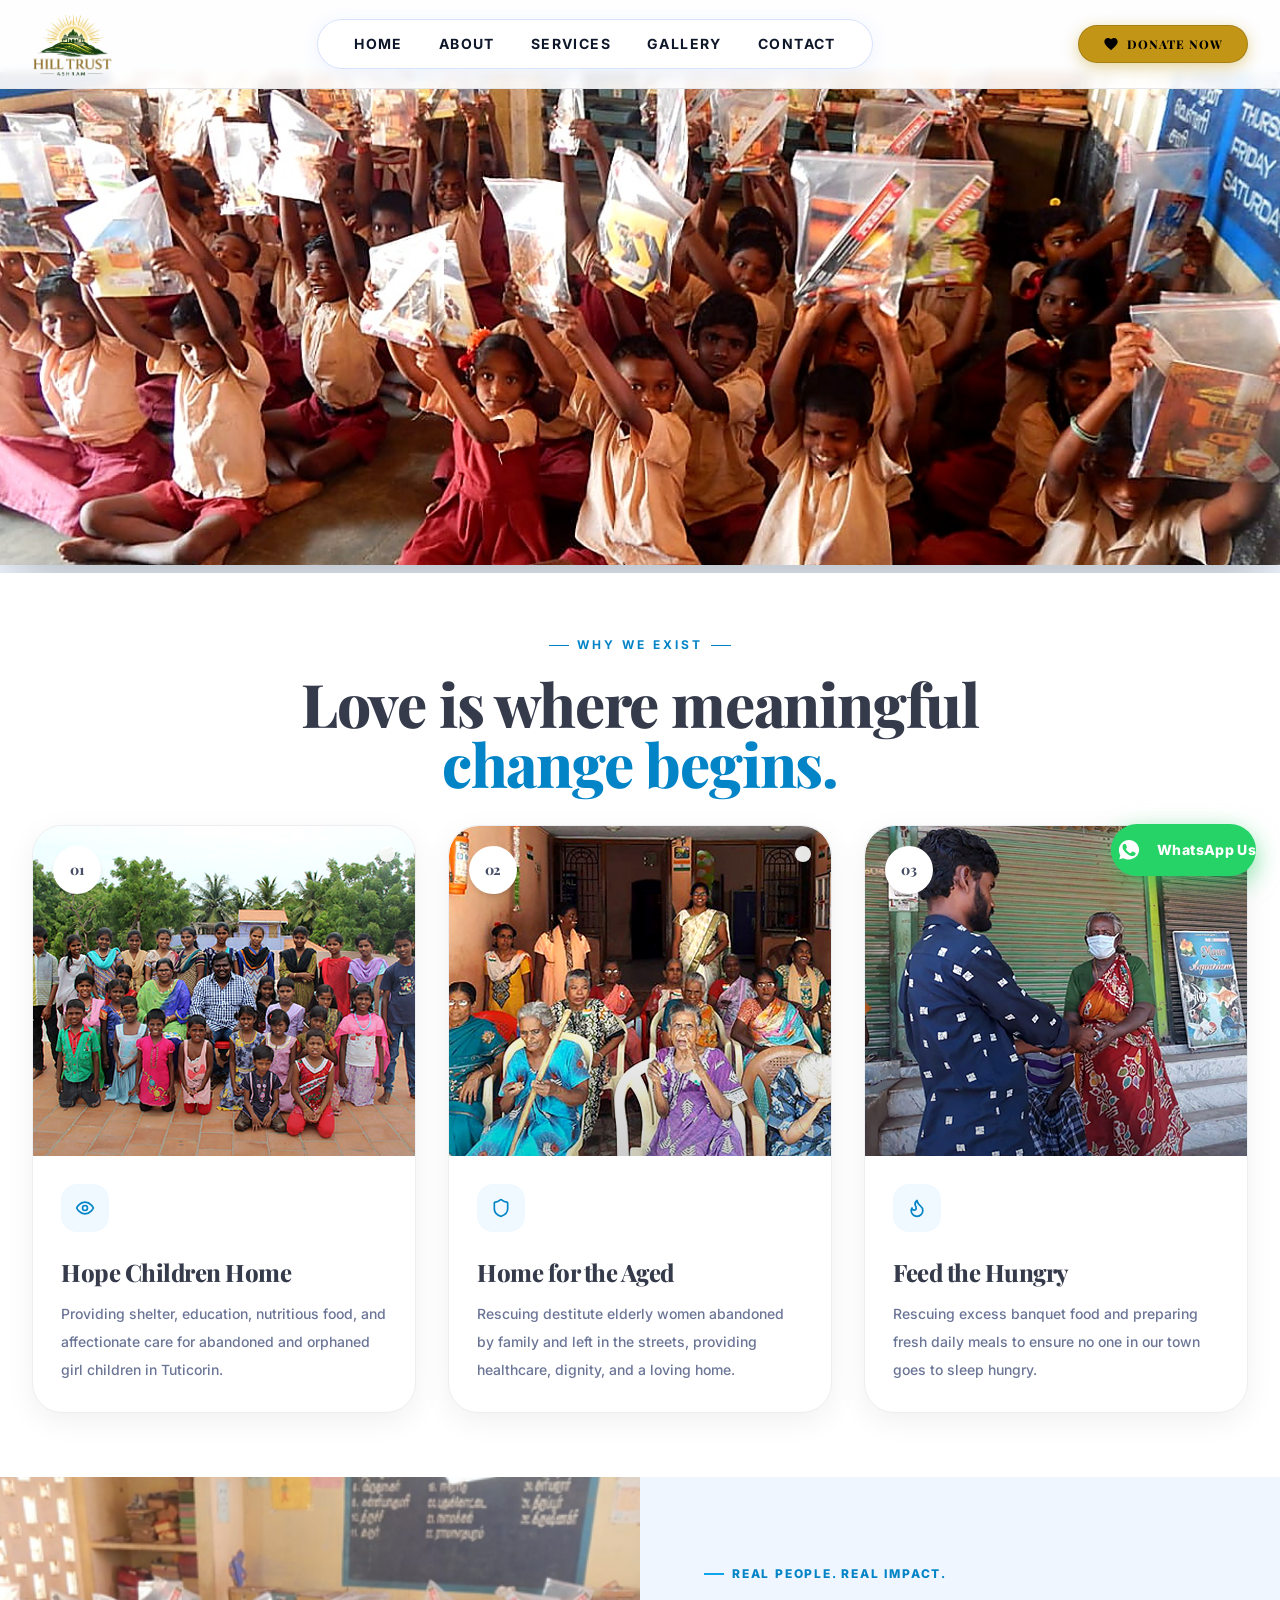
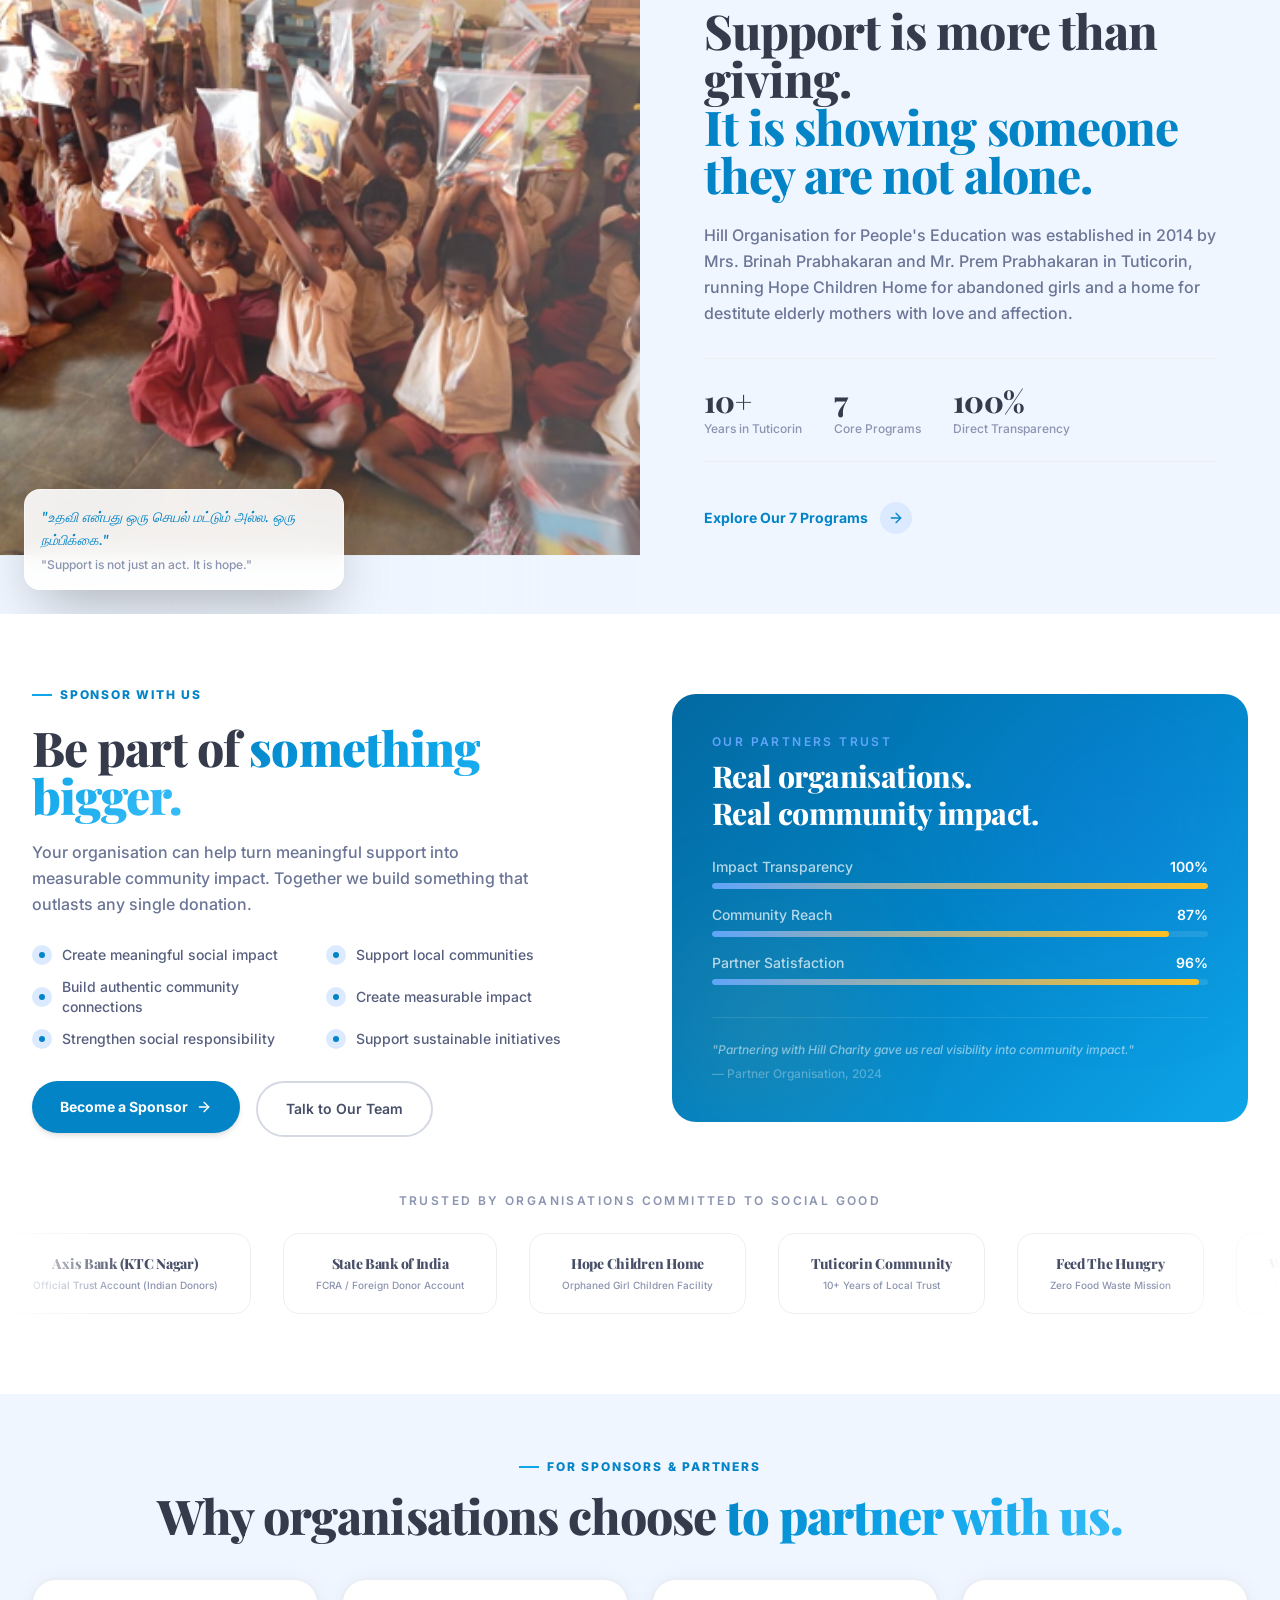
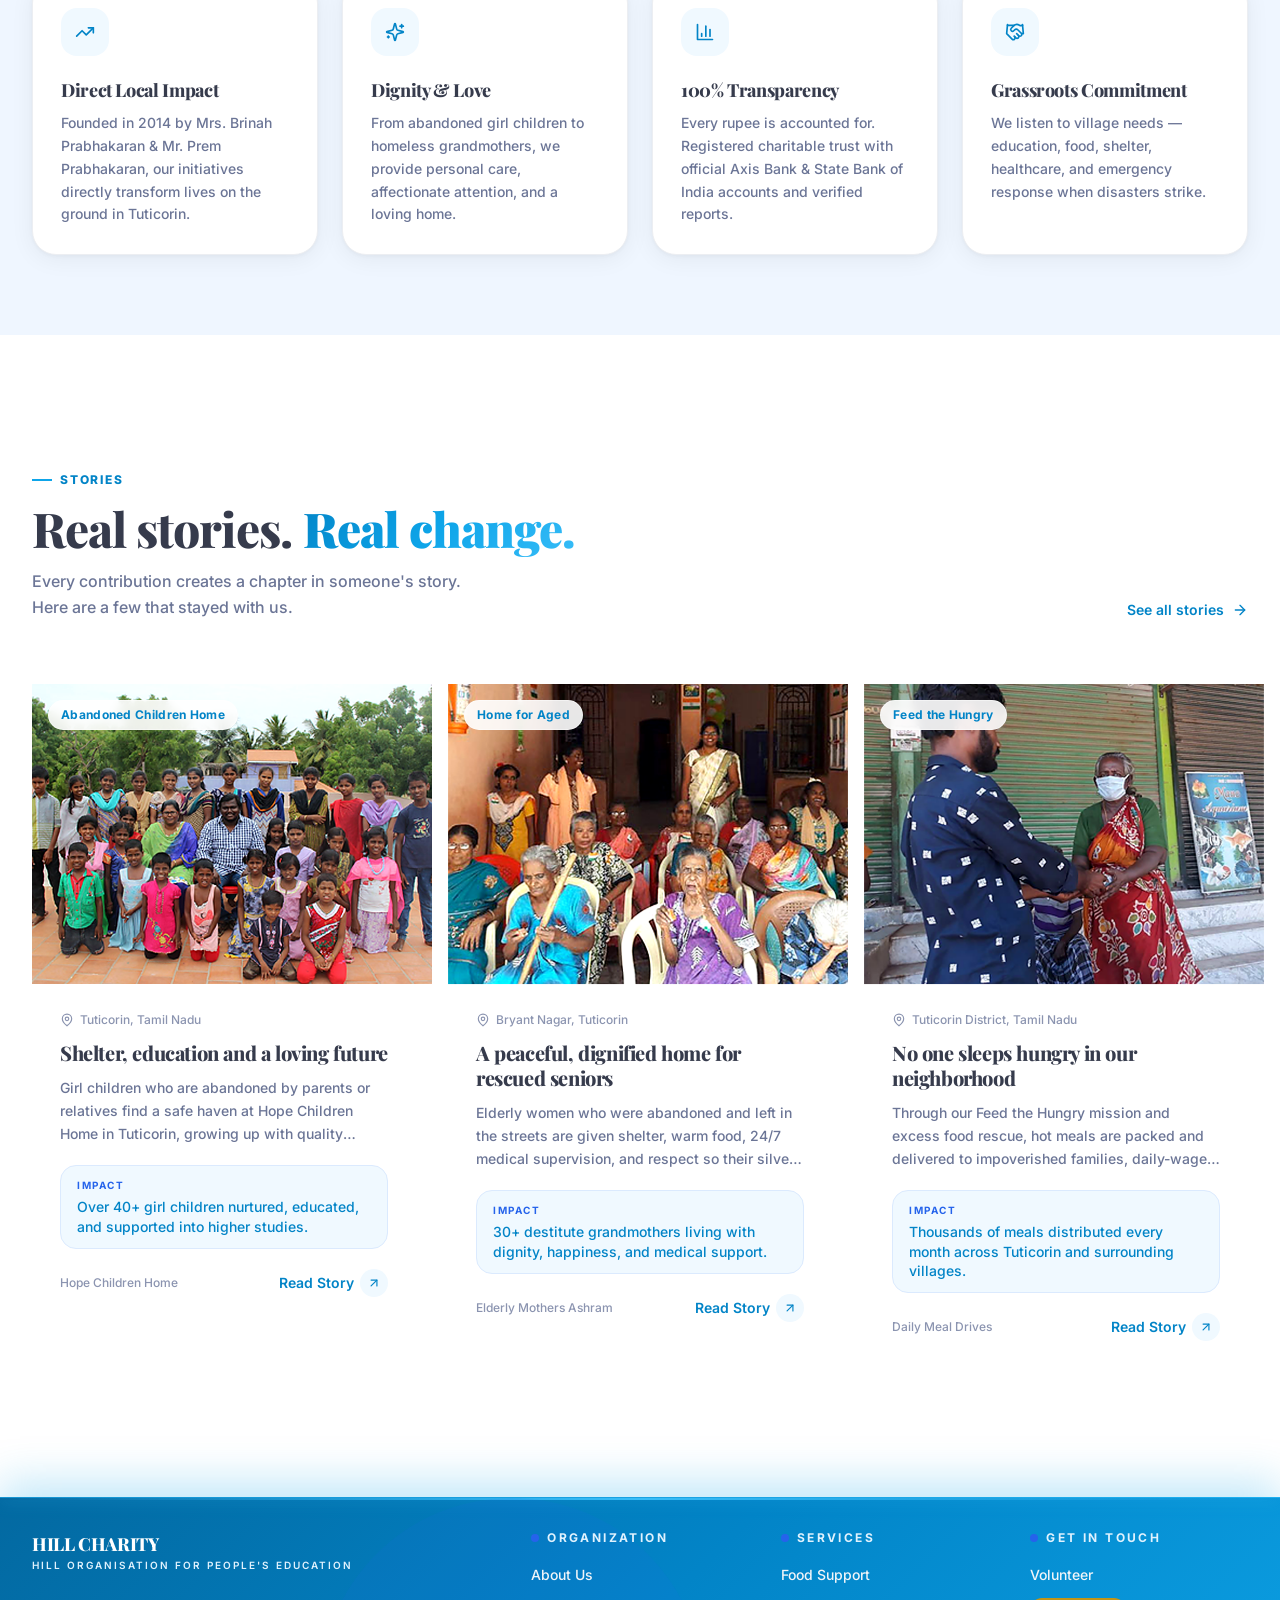
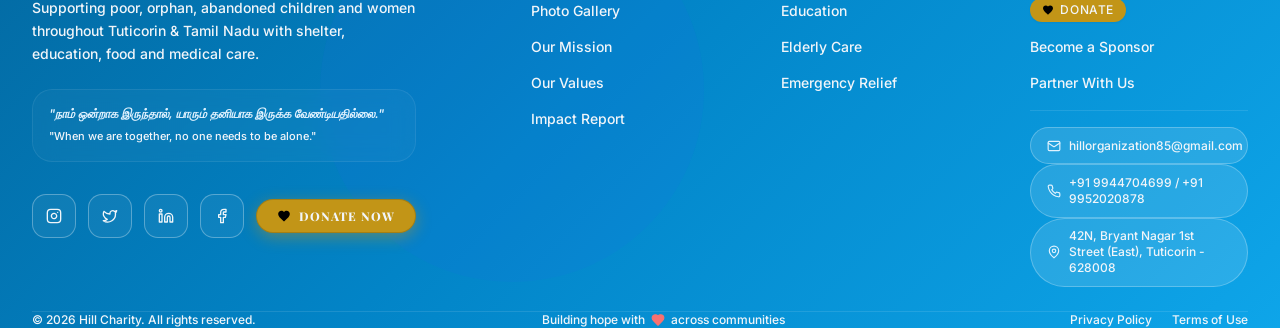
==== commit 3485225e: "Fix React duplicate instance error and add root Logo fallback" ====
--- a/index.html
+++ b/index.html
@@ -14,7 +14,7 @@
     <link rel="preconnect" href="https://fonts.gstatic.com" crossorigin />
     <link href="https://fonts.googleapis.com/css2?family=Playfair+Display:ital,wght@0,400;0,500;0,600;0,700;0,800;0,900;1,400;1,600;1,700&family=Inter:wght@300;400;500;600;700;800;900&display=swap" rel="stylesheet" />
     <link rel="stylesheet" href="./assets/index-DQ1mV4_X.css">
-    <script defer src="./assets/bundle.js?v=1792756800"></script>
+    <script defer src="./assets/bundle.js?v=1792758000"></script>
     <style>
       /* ============================================================
          CRITICAL FIX: ULTRA-CRISP HIGH-CONTRAST TYPOGRAPHY & LETTER COLORS
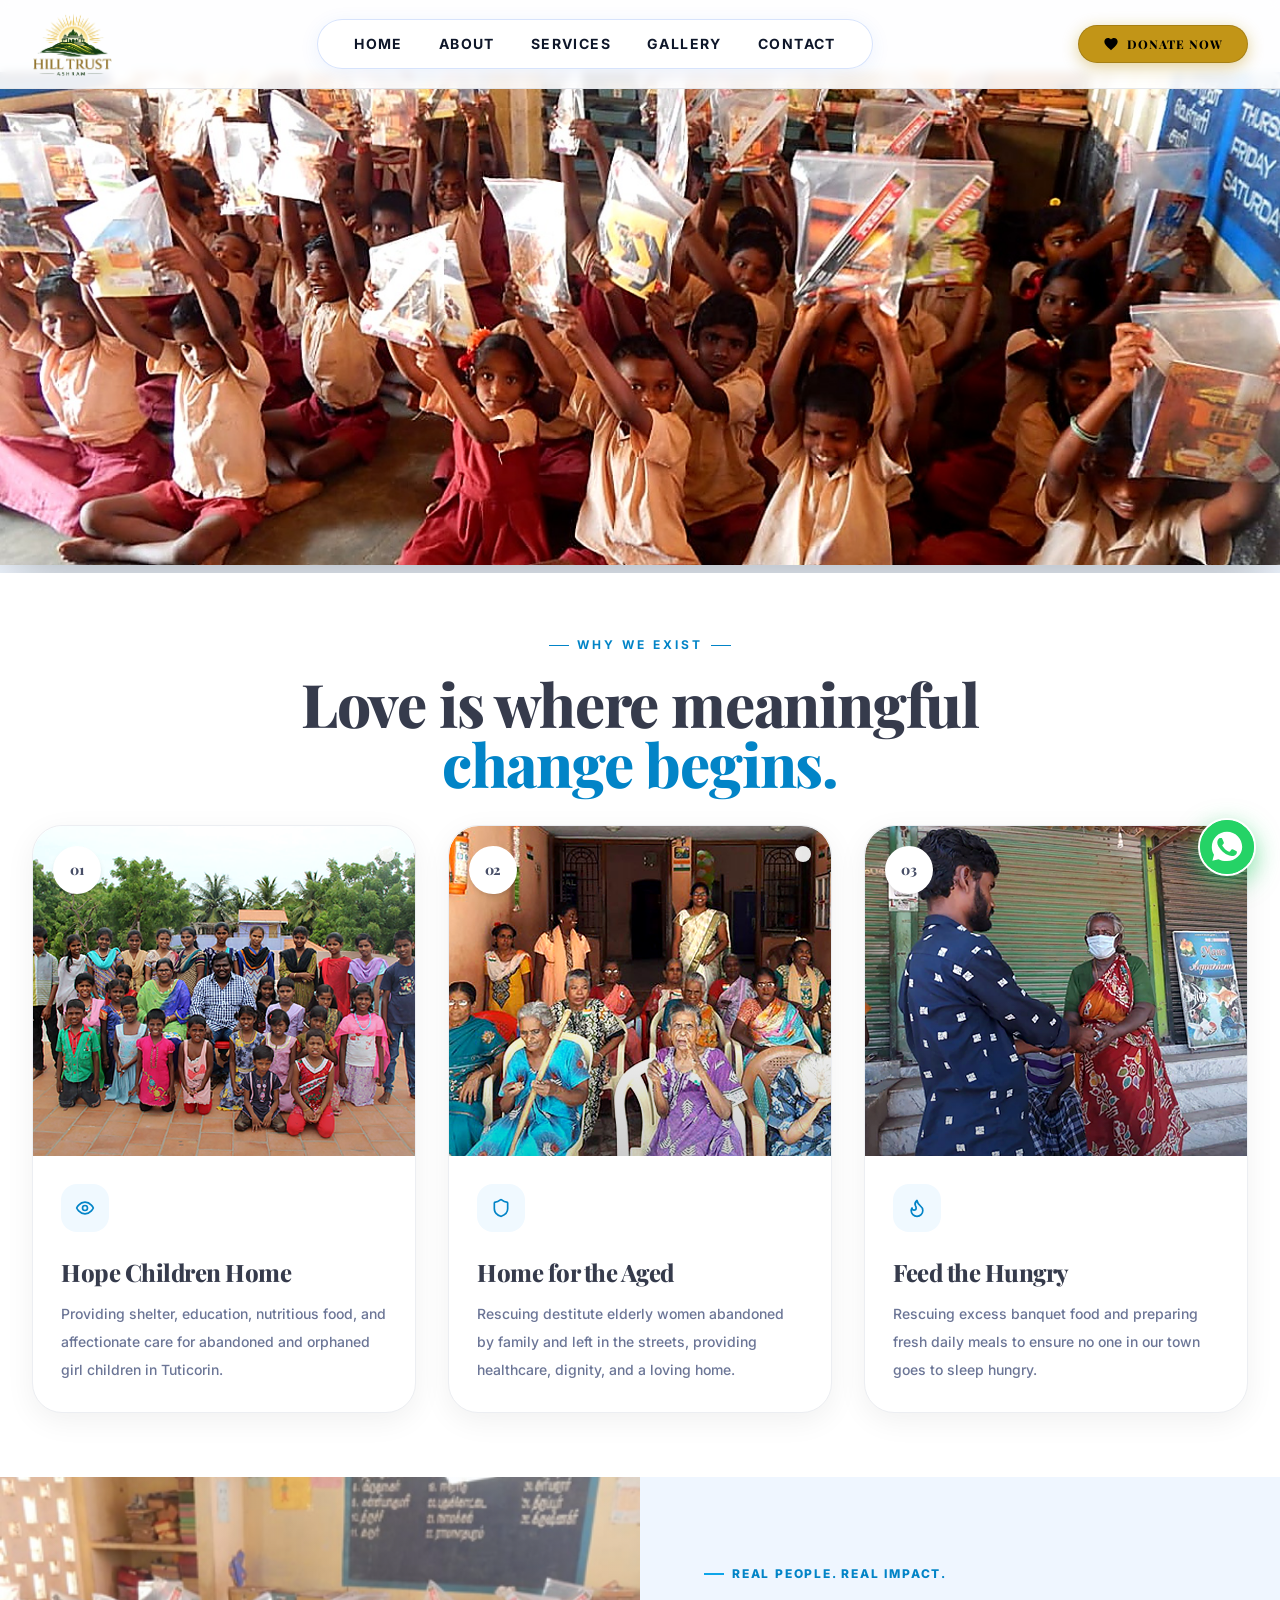
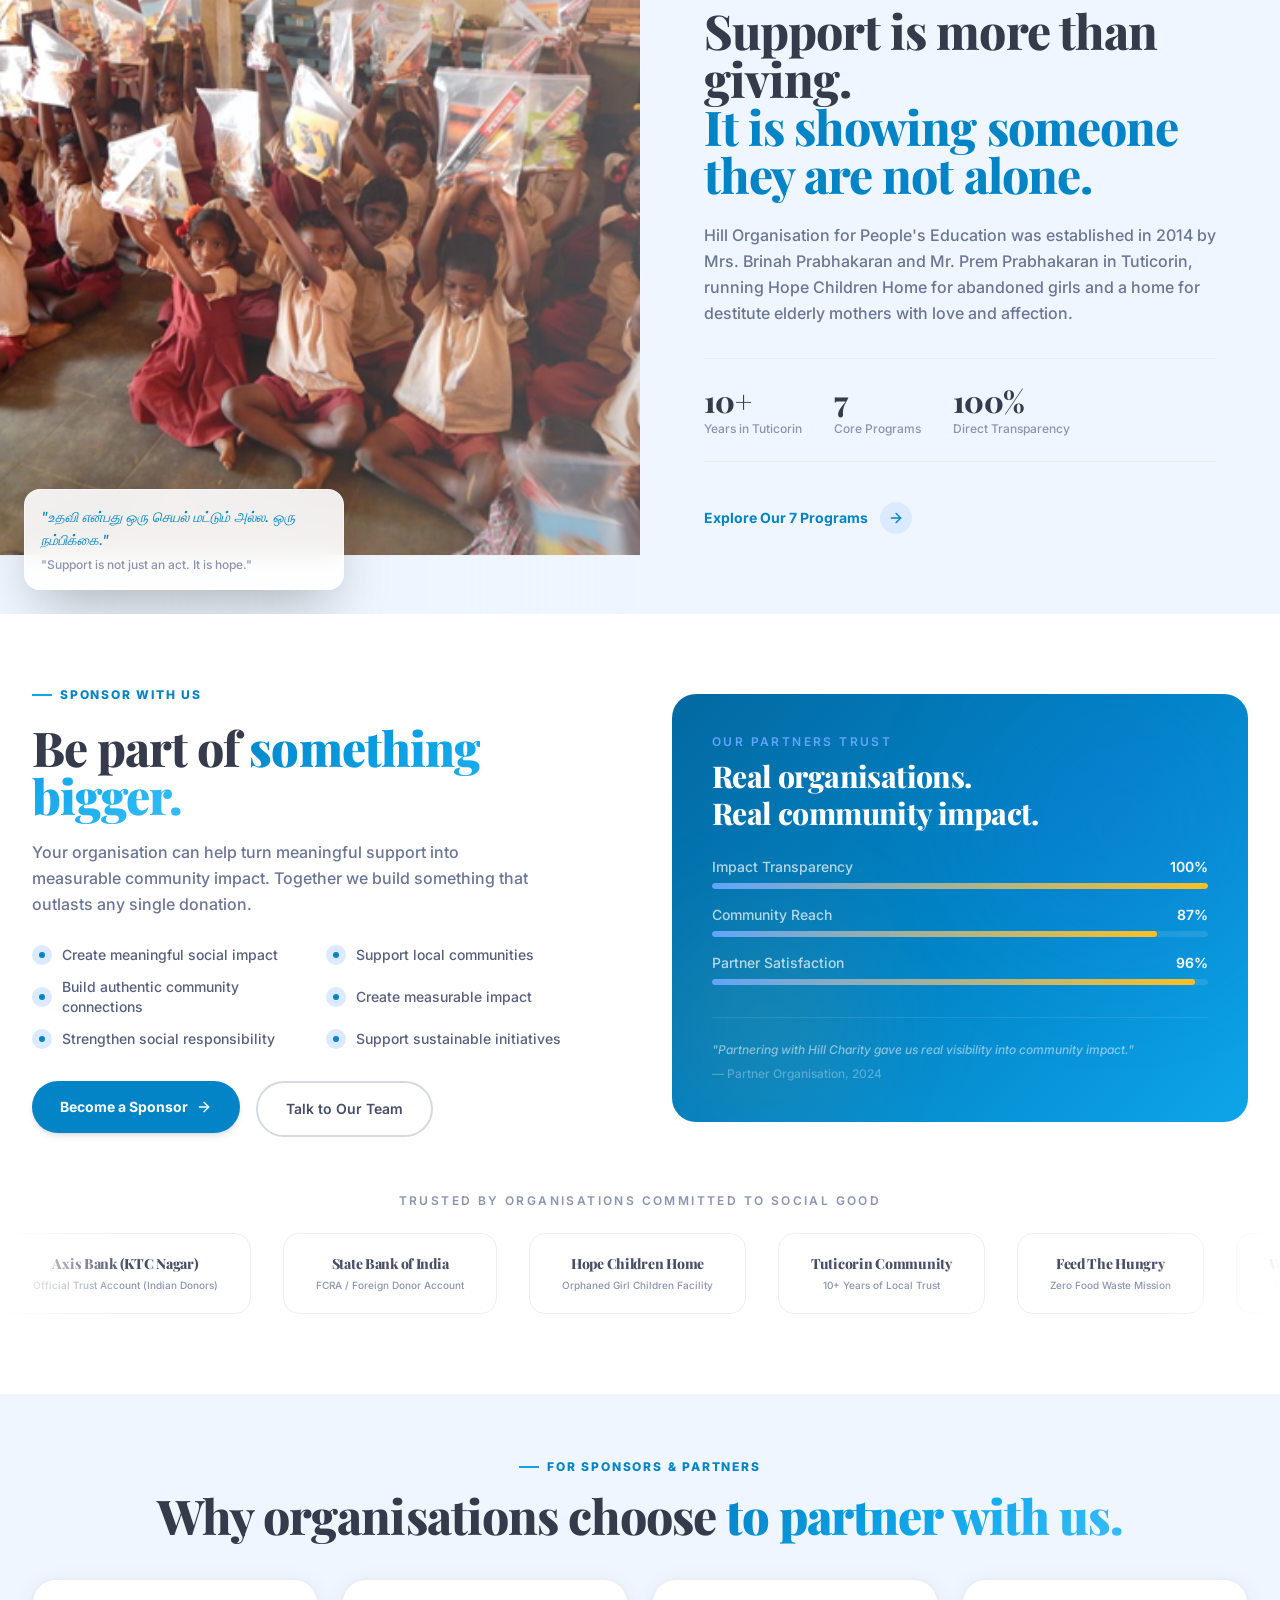
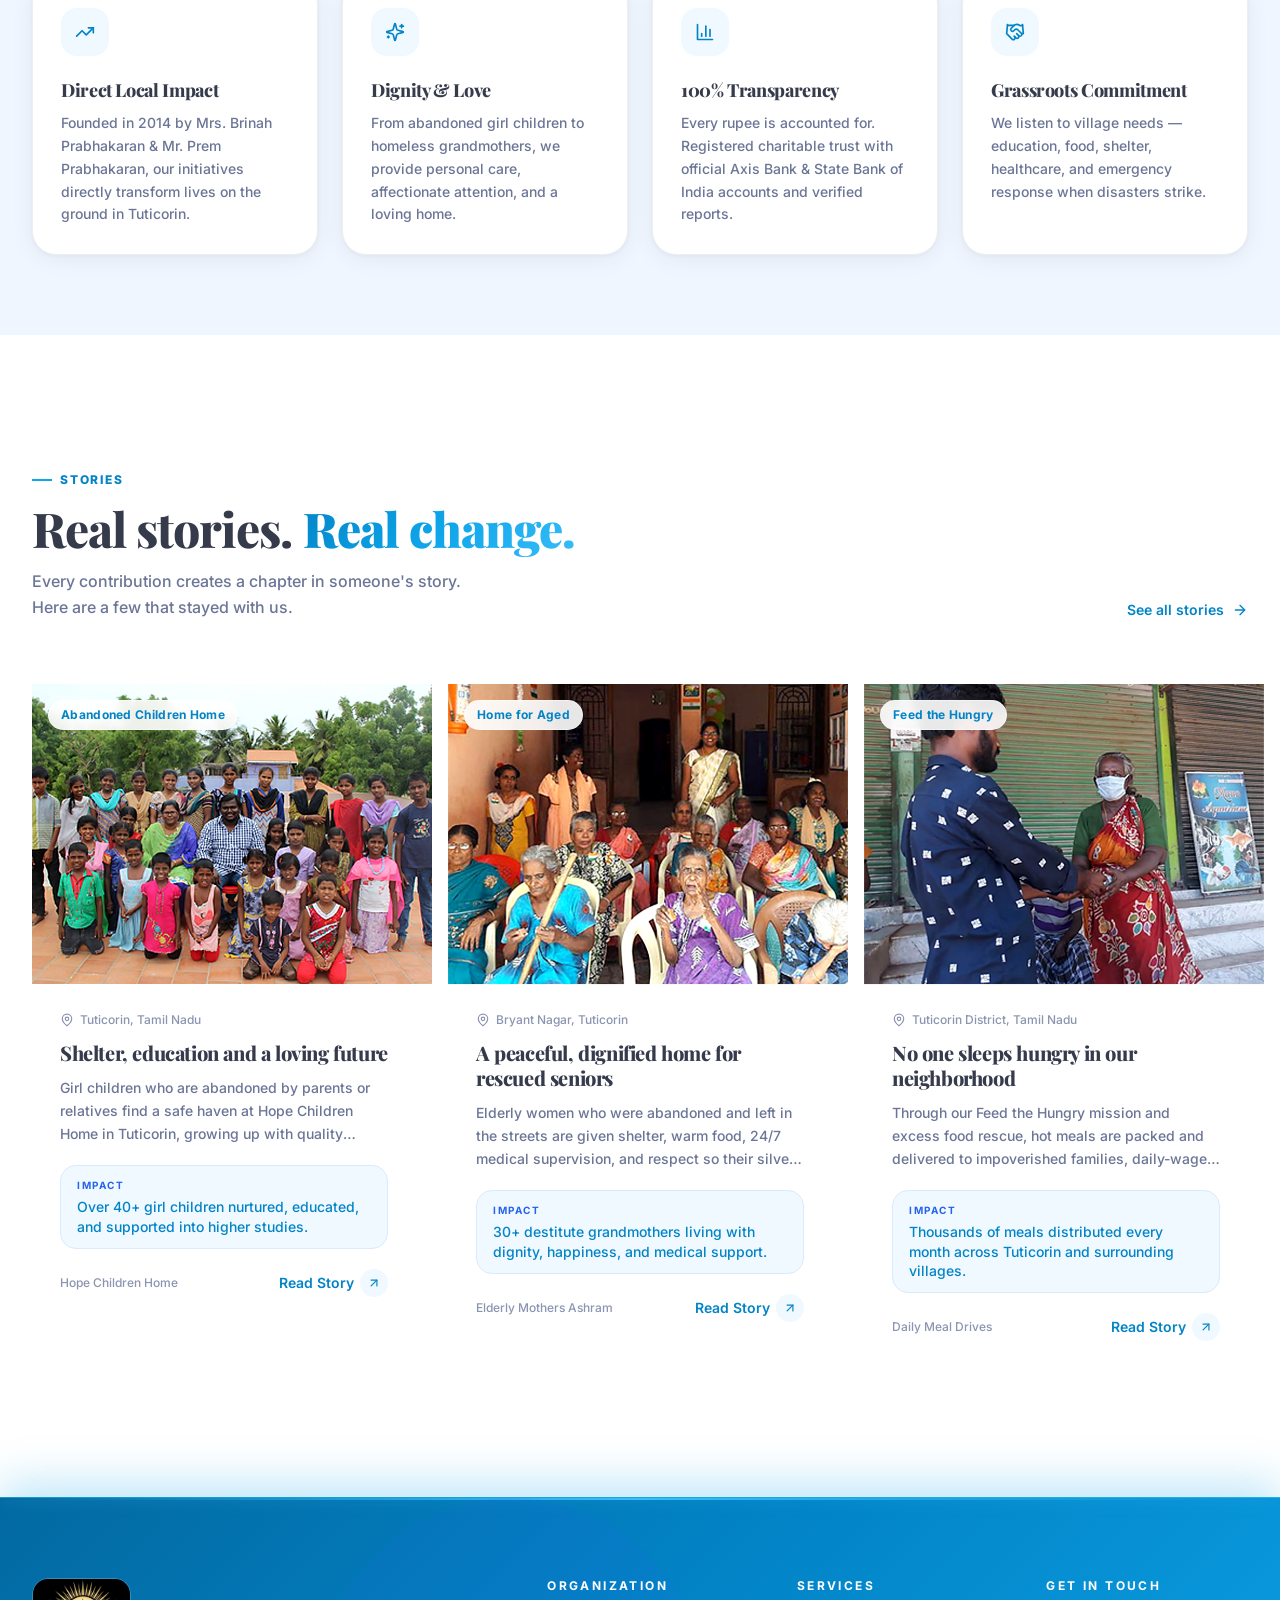
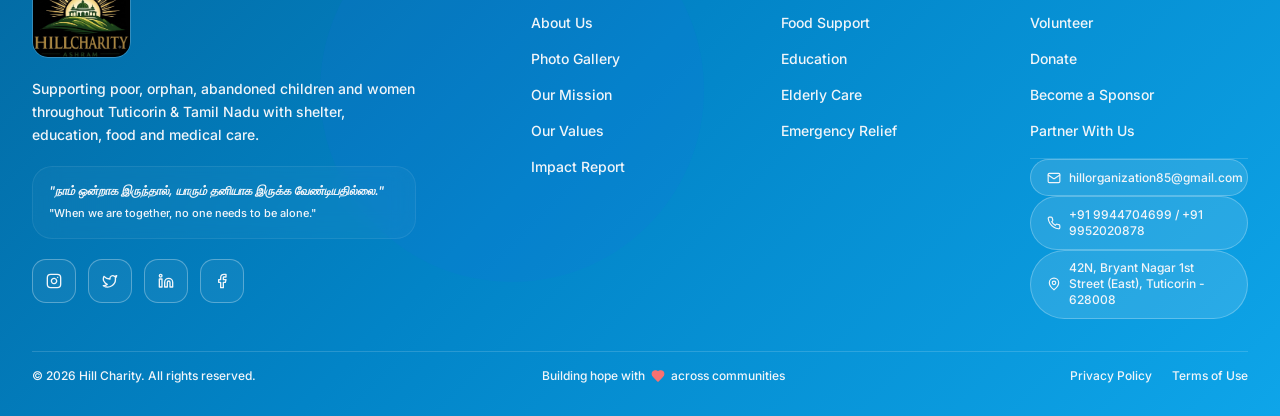
==== commit 747b4f10: "Update footer with new logo and all-to-contact routing, remove marked banner and donate buttons, and" ====
--- a/index.html
+++ b/index.html
@@ -14,7 +14,7 @@
     <link rel="preconnect" href="https://fonts.gstatic.com" crossorigin />
     <link href="https://fonts.googleapis.com/css2?family=Playfair+Display:ital,wght@0,400;0,500;0,600;0,700;0,800;0,900;1,400;1,600;1,700&family=Inter:wght@300;400;500;600;700;800;900&display=swap" rel="stylesheet" />
     <link rel="stylesheet" href="./assets/index-DQ1mV4_X.css">
-    <script defer src="./assets/bundle.js?v=1792758000"></script>
+    <script defer src="./assets/bundle.js?v=1792759900"></script>
     <style>
       /* ============================================================
          CRITICAL FIX: ULTRA-CRISP HIGH-CONTRAST TYPOGRAPHY & LETTER COLORS
@@ -230,18 +230,37 @@
       }
 
       #floating-whatsapp {
-        background-color: #25D366 !important;
-        color: #ffffff !important;
+        width: 58px !important;
+        height: 58px !important;
+        border-radius: 50% !important;
+        padding: 0 !important;
+        display: flex !important;
+        align-items: center !important;
+        justify-content: center !important;
         box-shadow: 0 8px 25px rgba(37,211,102,0.55) !important;
         text-decoration: none !important;
+        background-color: #25D366 !important;
+        border: 2.5px solid #ffffff !important;
+        overflow: hidden !important;
+        z-index: 9999 !important;
       }
       #floating-whatsapp:hover {
         background-color: #20bd5a !important;
         box-shadow: 0 12px 35px rgba(37,211,102,0.75) !important;
+        transform: scale(1.1) !important;
+      }
+      #floating-whatsapp img {
+        width: 100% !important;
+        height: 100% !important;
+        object-fit: cover !important;
+        display: block !important;
       }
       #floating-whatsapp span {
-        color: #ffffff !important;
-        font-weight: 800 !important;
+        display: none !important;
+      }
+      .footer-ambient {
+        padding-top: 2.5rem !important;
+        padding-bottom: 2rem !important;
       }
 
       /* ============================================================
@@ -428,10 +447,9 @@
     <a href="https://wa.me/919944704699?text=Hello%20Hill%20Charity%20Tuticorin,%20I%20would%20like%20to%20support%20your%20mission."
        target="_blank" rel="noopener noreferrer"
        id="floating-whatsapp"
-       class="pulse-whatsapp fixed bottom-6 right-6 z-50 flex items-center gap-2.5 px-3.5 py-2 sm:px-4 sm:py-2.5 rounded-full text-white font-extrabold text-sm shadow-[0_8px_25px_rgba(37,211,102,0.55)] hover:scale-105 active:scale-95 transition-all duration-300 group"
+       class="pulse-whatsapp fixed bottom-6 right-6 z-50 flex items-center justify-center rounded-full"
        aria-label="Chat on WhatsApp">
-      <img src="./assets/whatsapp-logo.svg" alt="WhatsApp" class="w-9 h-9 shrink-0" />
-      <span class="tracking-wide pr-1 font-extrabold text-sm text-white">WhatsApp Us</span>
+      <img src="./assets/whatsapp-logo.svg" alt="WhatsApp" />
     </a>
   </body>
 </html>
--- a/assets/index-DQ1mV4_X.css
+++ b/assets/index-DQ1mV4_X.css
@@ -385,4 +385,47 @@
   }
 }
 
-
+/* ============================================================
+   CIRCULAR WHATSAPP FLOATING BUTTON (CLEAN ICON ONLY)
+   ============================================================ */
+#floating-whatsapp {
+  width: 58px !important;
+  height: 58px !important;
+  border-radius: 50% !important;
+  padding: 0 !important;
+  display: flex !important;
+  align-items: center !important;
+  justify-content: center !important;
+  box-shadow: 0 8px 25px rgba(37, 211, 102, 0.55) !important;
+  text-decoration: none !important;
+  background-color: #25D366 !important;
+  border: 2.5px solid #ffffff !important;
+  overflow: hidden !important;
+  z-index: 9999 !important;
+}
+
+#floating-whatsapp:hover {
+  background-color: #20bd5a !important;
+  box-shadow: 0 12px 35px rgba(37, 211, 102, 0.75) !important;
+  transform: scale(1.1) !important;
+}
+
+#floating-whatsapp img {
+  width: 100% !important;
+  height: 100% !important;
+  object-fit: cover !important;
+  display: block !important;
+}
+
+#floating-whatsapp span {
+  display: none !important;
+}
+
+/* Footer layout polish */
+.footer-ambient {
+  padding-top: 2.5rem !important;
+  padding-bottom: 2rem !important;
+}
+
+
+
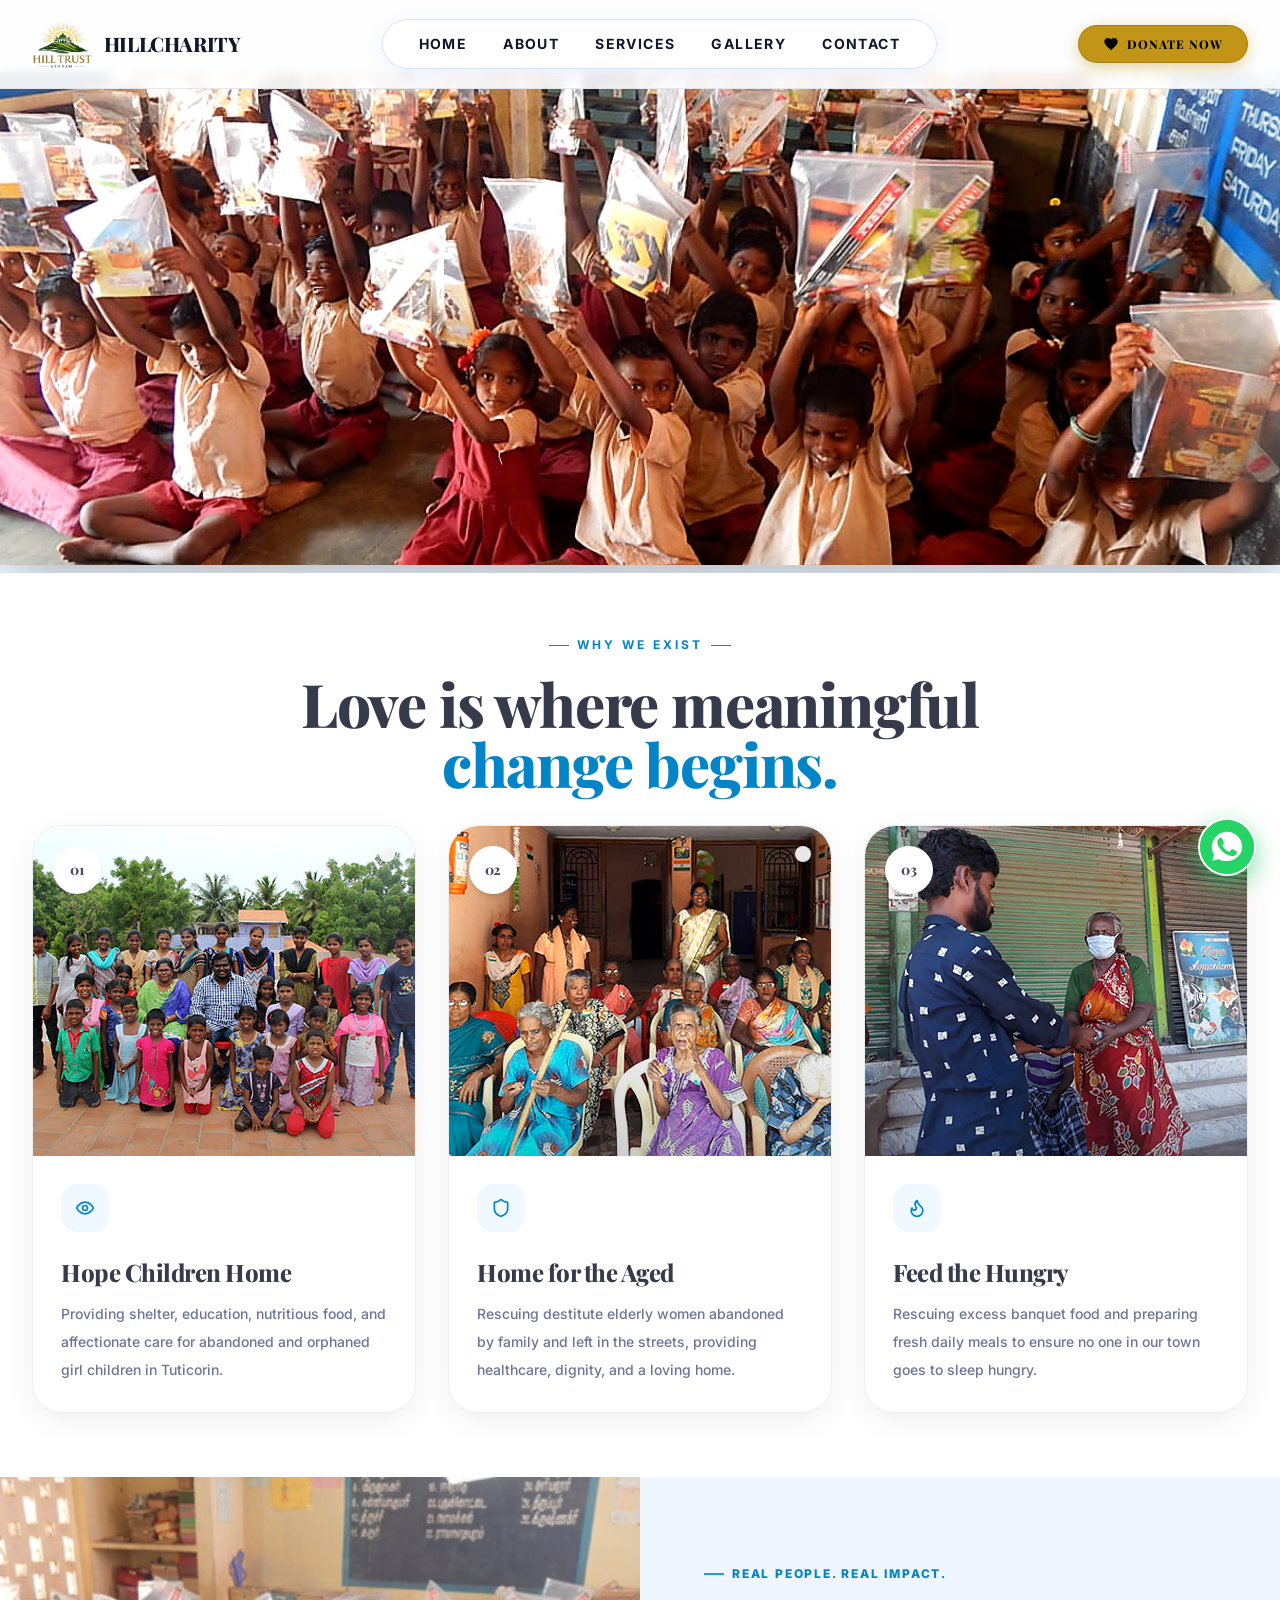
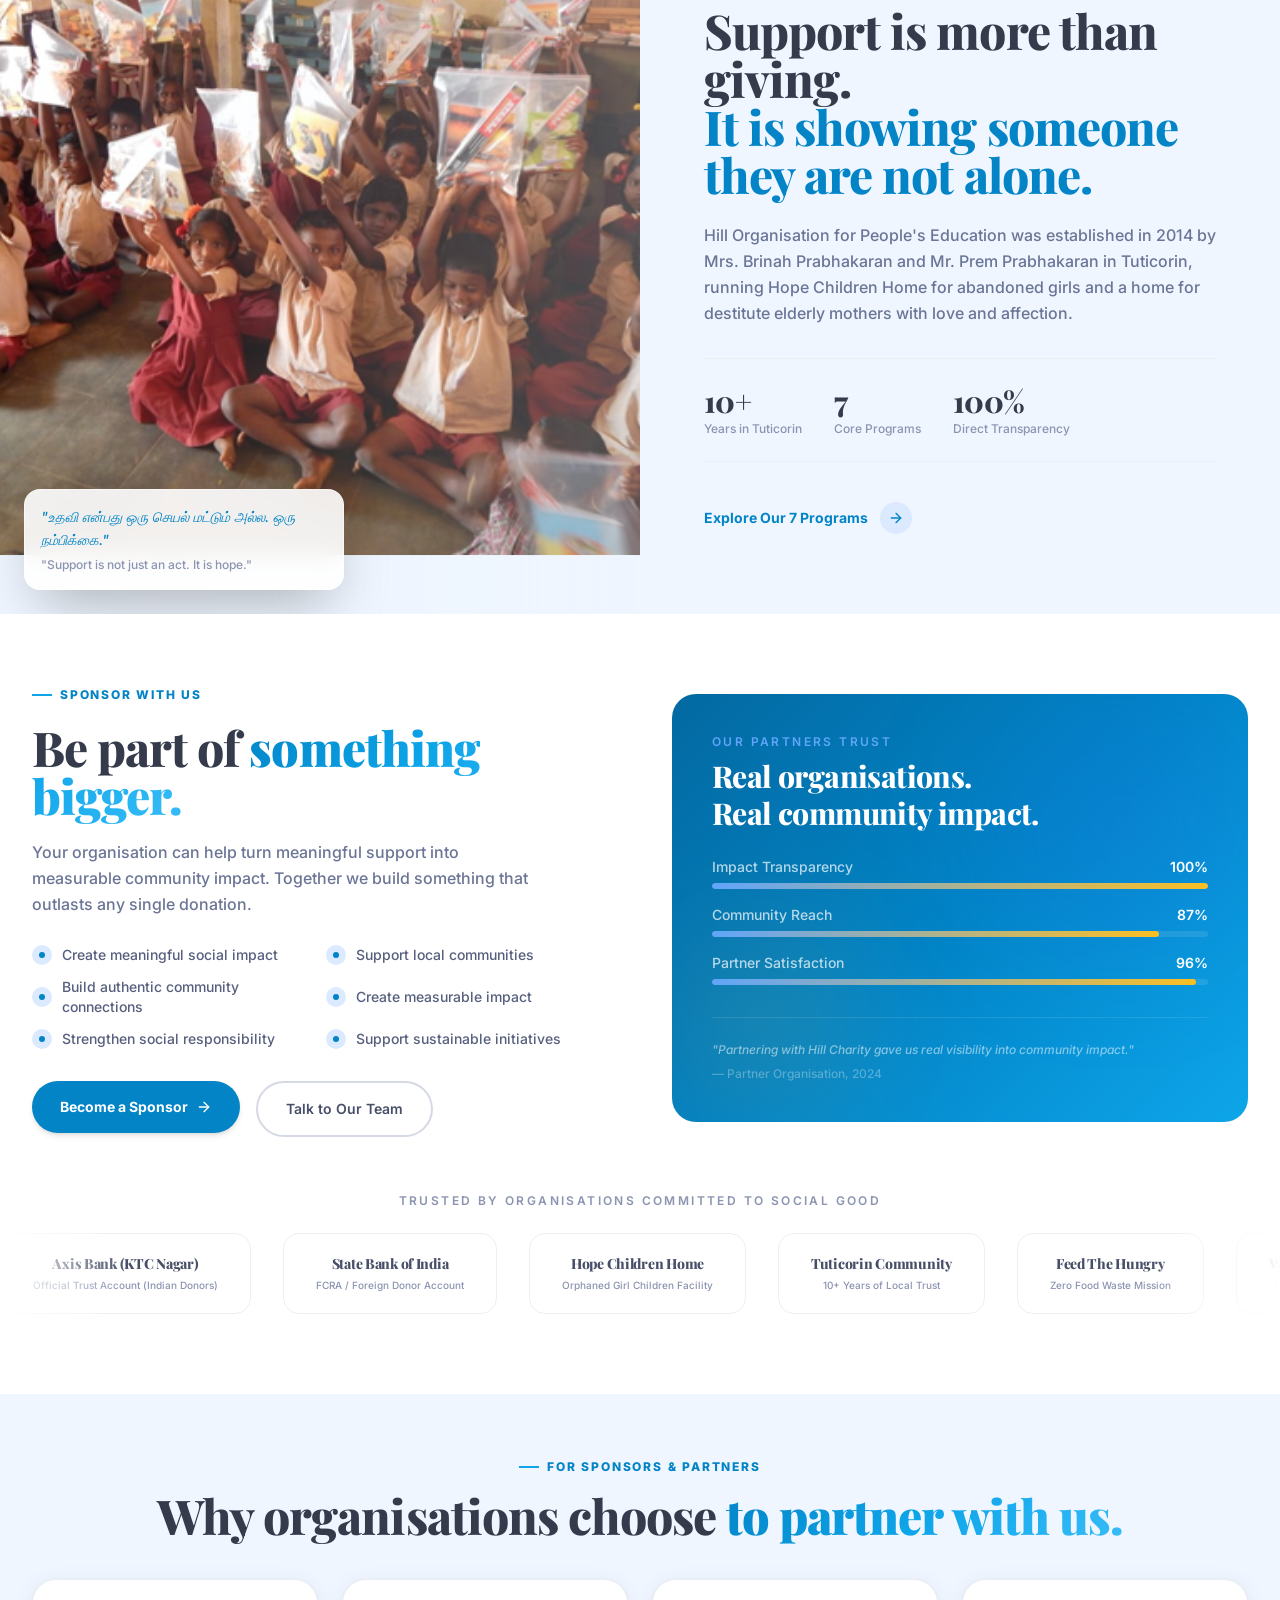
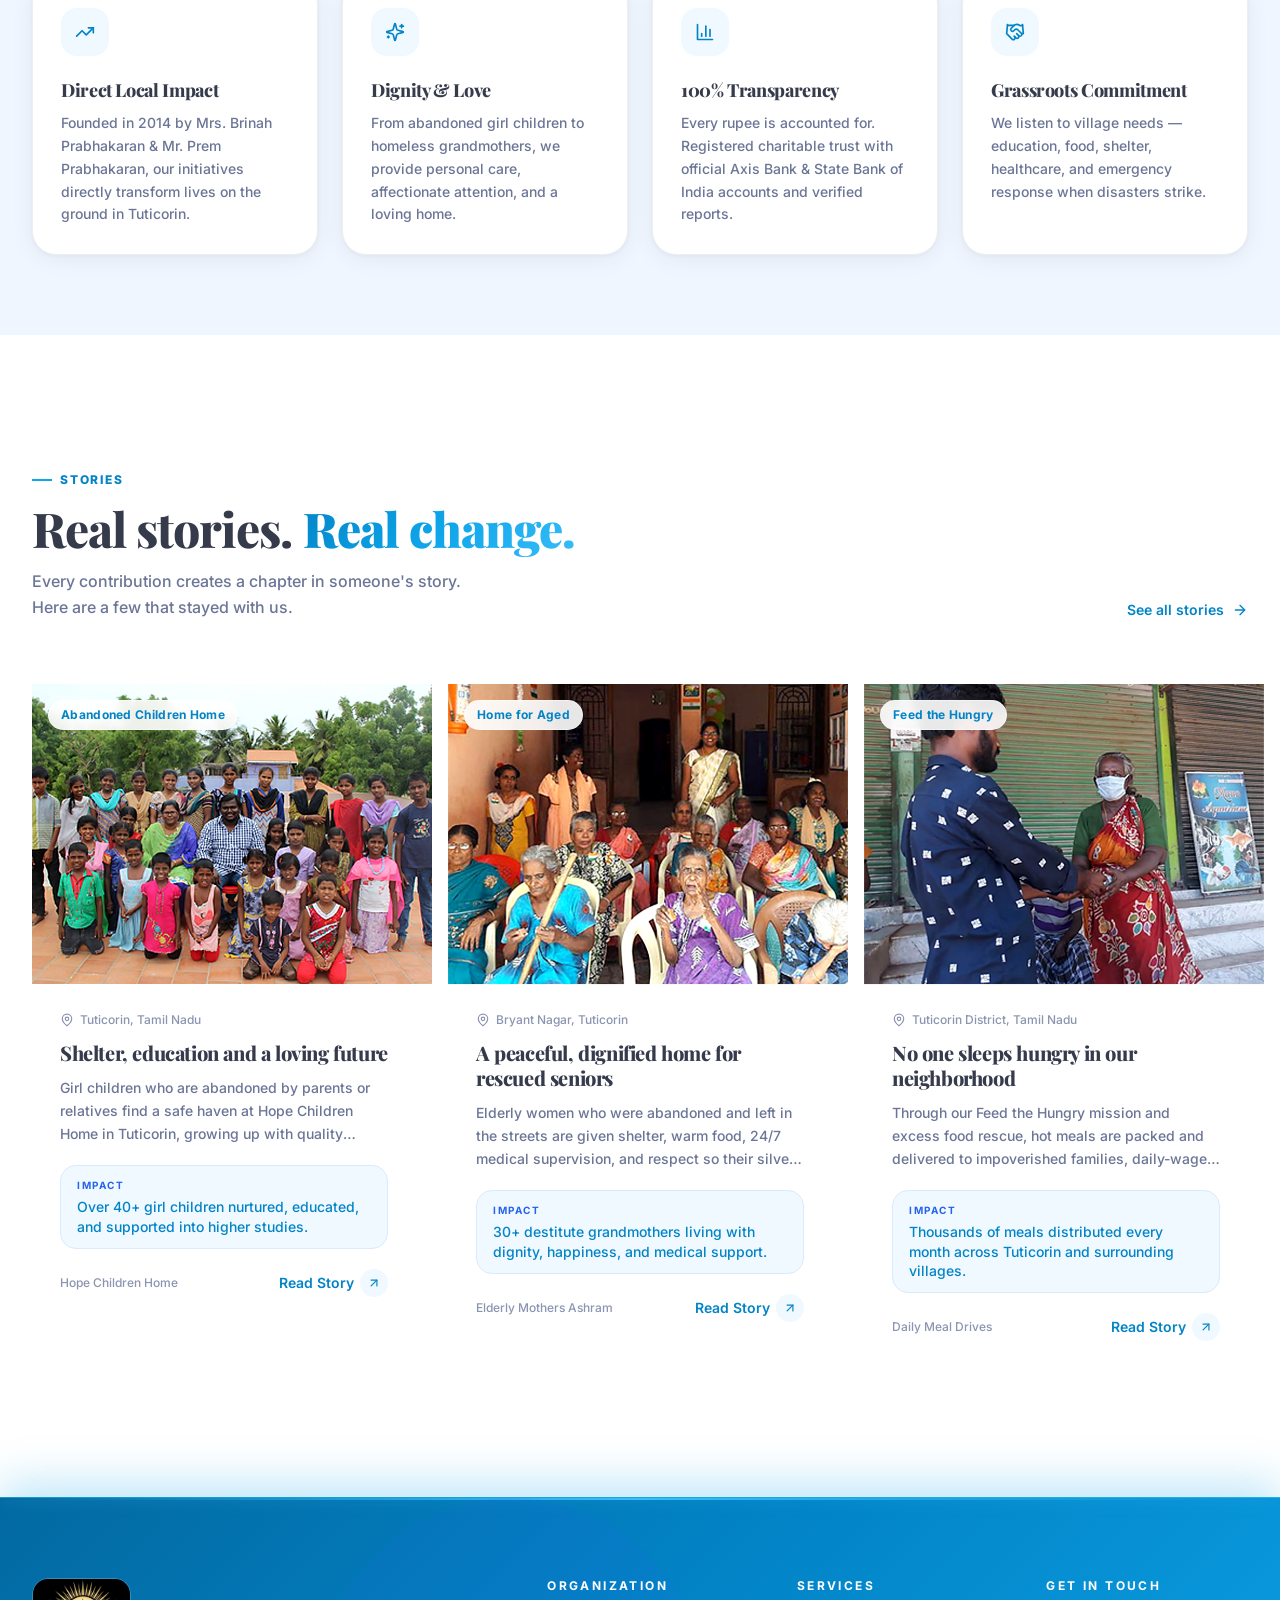
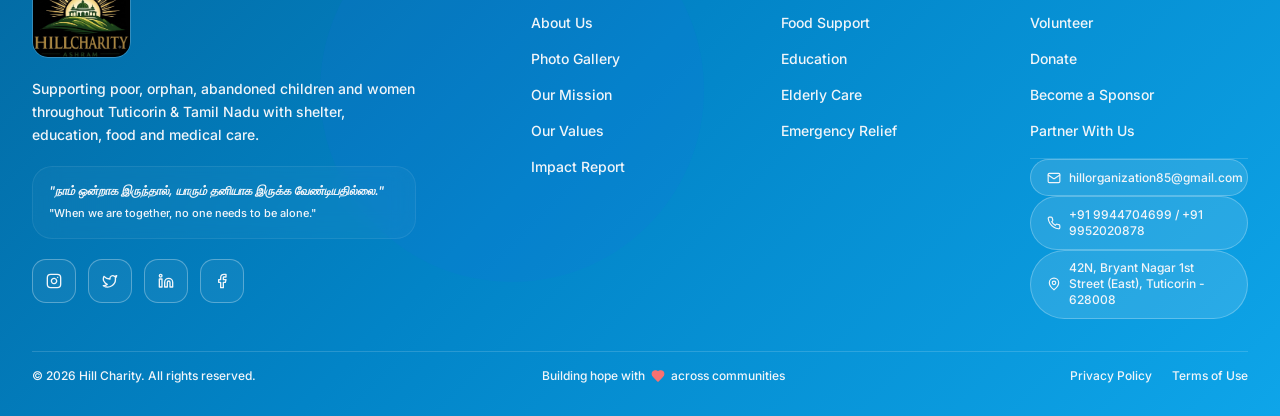
==== commit 02474cc2: "Update navbar branding to HILLCHARITY, remove Who We Are section, revamp Gallery to editorial collag" ====
--- a/index.html
+++ b/index.html
@@ -14,7 +14,7 @@
     <link rel="preconnect" href="https://fonts.gstatic.com" crossorigin />
     <link href="https://fonts.googleapis.com/css2?family=Playfair+Display:ital,wght@0,400;0,500;0,600;0,700;0,800;0,900;1,400;1,600;1,700&family=Inter:wght@300;400;500;600;700;800;900&display=swap" rel="stylesheet" />
     <link rel="stylesheet" href="./assets/index-DQ1mV4_X.css">
-    <script defer src="./assets/bundle.js?v=1792759900"></script>
+    <script defer src="./assets/bundle.js?v=1792762000"></script>
     <style>
       /* ============================================================
          CRITICAL FIX: ULTRA-CRISP HIGH-CONTRAST TYPOGRAPHY & LETTER COLORS
